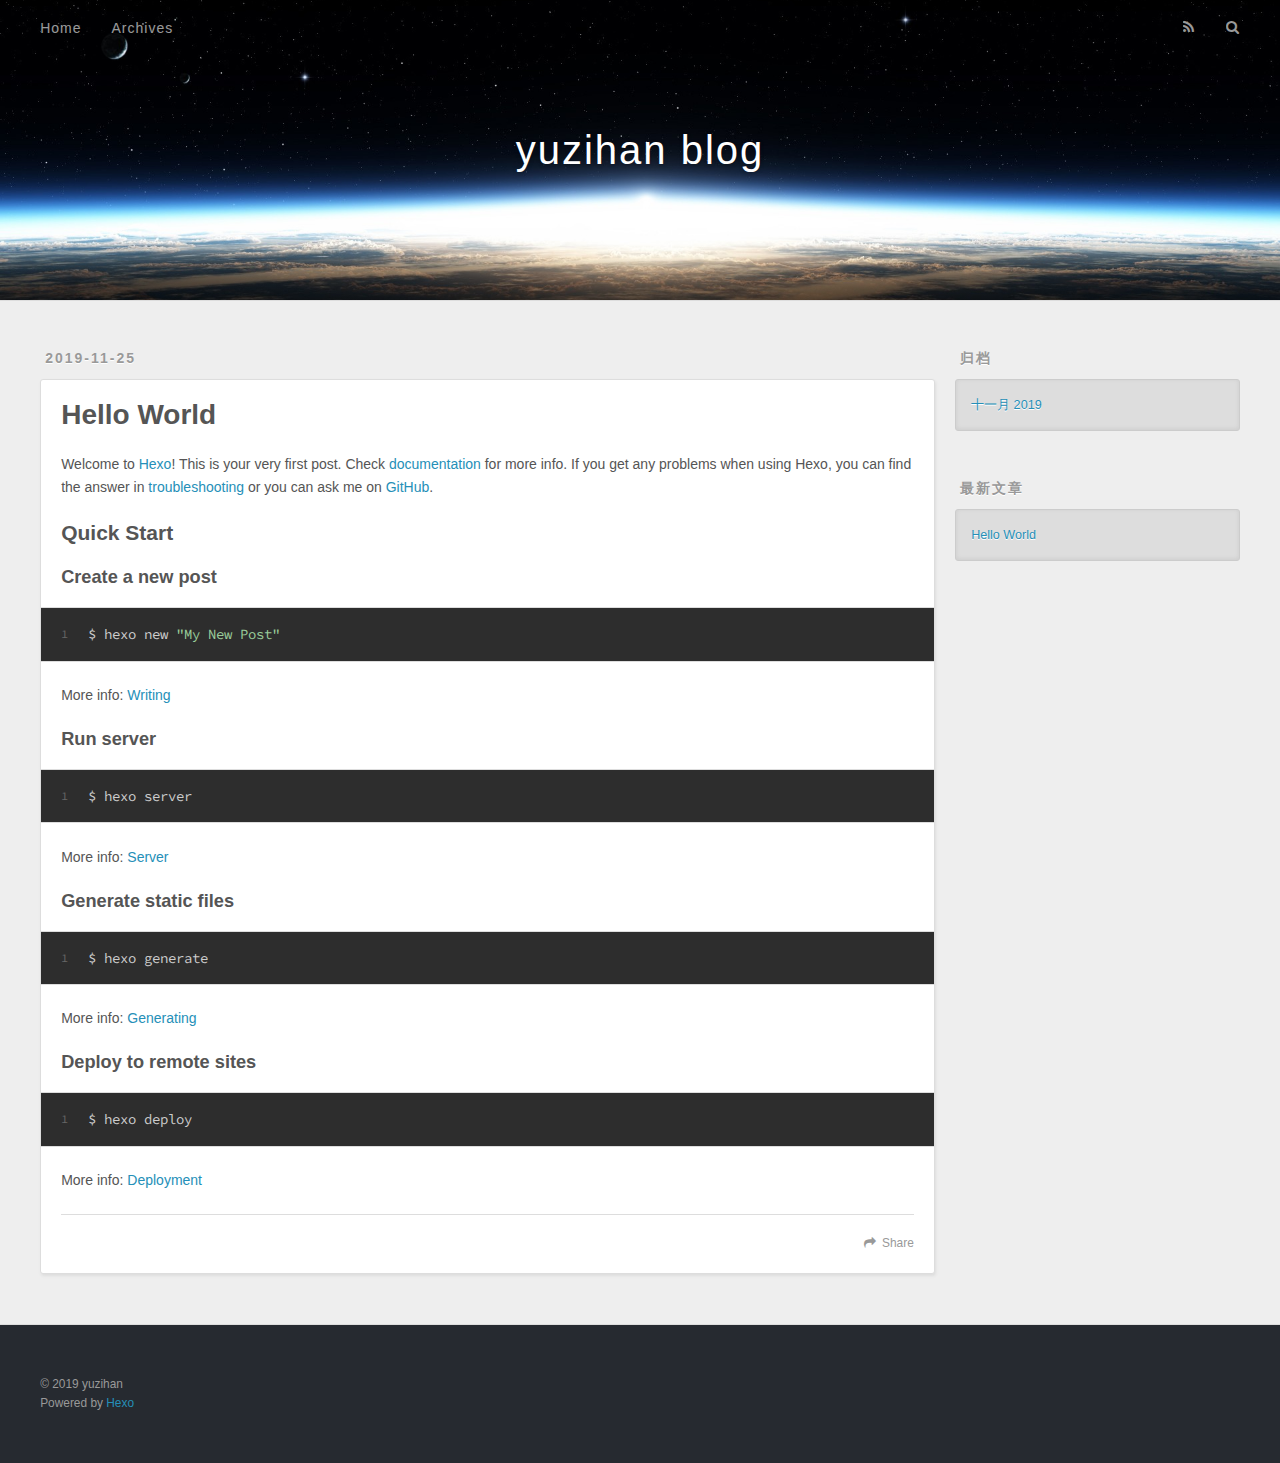
==== index.html @ 75a19552 "Site updated: 2019-11-25 08:47:24" ====
<!DOCTYPE html>
<html>
<head>
  <meta charset="utf-8">
  

  
  <title>yuzihan blog</title>
  <meta name="viewport" content="width=device-width, initial-scale=1, maximum-scale=1">
  <meta name="description" content="个人技术博客，以前端技术生态为核心，偶尔写写其它方向的热门前沿技术">
<meta name="keywords" content="html css js vue react webpack">
<meta property="og:type" content="website">
<meta property="og:title" content="yuzihan blog">
<meta property="og:url" content="http:&#x2F;&#x2F;yoursite.com&#x2F;index.html">
<meta property="og:site_name" content="yuzihan blog">
<meta property="og:description" content="个人技术博客，以前端技术生态为核心，偶尔写写其它方向的热门前沿技术">
<meta property="og:locale" content="zh-CN">
<meta name="twitter:card" content="summary">
  
    <link rel="alternate" href="/atom.xml" title="yuzihan blog" type="application/atom+xml">
  
  
    <link rel="icon" href="/favicon.png">
  
  
    <link href="//fonts.googleapis.com/css?family=Source+Code+Pro" rel="stylesheet" type="text/css">
  
  <link rel="stylesheet" href="/css/style.css">
</head>

<body>
  <div id="container">
    <div id="wrap">
      <header id="header">
  <div id="banner"></div>
  <div id="header-outer" class="outer">
    <div id="header-title" class="inner">
      <h1 id="logo-wrap">
        <a href="/" id="logo">yuzihan blog</a>
      </h1>
      
    </div>
    <div id="header-inner" class="inner">
      <nav id="main-nav">
        <a id="main-nav-toggle" class="nav-icon"></a>
        
          <a class="main-nav-link" href="/">Home</a>
        
          <a class="main-nav-link" href="/archives">Archives</a>
        
      </nav>
      <nav id="sub-nav">
        
          <a id="nav-rss-link" class="nav-icon" href="/atom.xml" title="RSS Feed"></a>
        
        <a id="nav-search-btn" class="nav-icon" title="搜索"></a>
      </nav>
      <div id="search-form-wrap">
        <form action="//google.com/search" method="get" accept-charset="UTF-8" class="search-form"><input type="search" name="q" class="search-form-input" placeholder="Search"><button type="submit" class="search-form-submit">&#xF002;</button><input type="hidden" name="sitesearch" value="http://yoursite.com"></form>
      </div>
    </div>
  </div>
</header>
      <div class="outer">
        <section id="main">
  
    <article id="post-hello-world" class="article article-type-post" itemscope itemprop="blogPost">
  <div class="article-meta">
    <a href="/2019/11/25/hello-world/" class="article-date">
  <time datetime="2019-11-25T00:35:42.345Z" itemprop="datePublished">2019-11-25</time>
</a>
    
  </div>
  <div class="article-inner">
    
    
      <header class="article-header">
        
  
    <h1 itemprop="name">
      <a class="article-title" href="/2019/11/25/hello-world/">Hello World</a>
    </h1>
  

      </header>
    
    <div class="article-entry" itemprop="articleBody">
      
        <p>Welcome to <a href="https://hexo.io/" target="_blank" rel="noopener">Hexo</a>! This is your very first post. Check <a href="https://hexo.io/docs/" target="_blank" rel="noopener">documentation</a> for more info. If you get any problems when using Hexo, you can find the answer in <a href="https://hexo.io/docs/troubleshooting.html" target="_blank" rel="noopener">troubleshooting</a> or you can ask me on <a href="https://github.com/hexojs/hexo/issues" target="_blank" rel="noopener">GitHub</a>.</p>
<h2 id="Quick-Start"><a href="#Quick-Start" class="headerlink" title="Quick Start"></a>Quick Start</h2><h3 id="Create-a-new-post"><a href="#Create-a-new-post" class="headerlink" title="Create a new post"></a>Create a new post</h3><figure class="highlight bash"><table><tr><td class="gutter"><pre><span class="line">1</span><br></pre></td><td class="code"><pre><span class="line">$ hexo new <span class="string">"My New Post"</span></span><br></pre></td></tr></table></figure>

<p>More info: <a href="https://hexo.io/docs/writing.html" target="_blank" rel="noopener">Writing</a></p>
<h3 id="Run-server"><a href="#Run-server" class="headerlink" title="Run server"></a>Run server</h3><figure class="highlight bash"><table><tr><td class="gutter"><pre><span class="line">1</span><br></pre></td><td class="code"><pre><span class="line">$ hexo server</span><br></pre></td></tr></table></figure>

<p>More info: <a href="https://hexo.io/docs/server.html" target="_blank" rel="noopener">Server</a></p>
<h3 id="Generate-static-files"><a href="#Generate-static-files" class="headerlink" title="Generate static files"></a>Generate static files</h3><figure class="highlight bash"><table><tr><td class="gutter"><pre><span class="line">1</span><br></pre></td><td class="code"><pre><span class="line">$ hexo generate</span><br></pre></td></tr></table></figure>

<p>More info: <a href="https://hexo.io/docs/generating.html" target="_blank" rel="noopener">Generating</a></p>
<h3 id="Deploy-to-remote-sites"><a href="#Deploy-to-remote-sites" class="headerlink" title="Deploy to remote sites"></a>Deploy to remote sites</h3><figure class="highlight bash"><table><tr><td class="gutter"><pre><span class="line">1</span><br></pre></td><td class="code"><pre><span class="line">$ hexo deploy</span><br></pre></td></tr></table></figure>

<p>More info: <a href="https://hexo.io/docs/one-command-deployment.html" target="_blank" rel="noopener">Deployment</a></p>

      
    </div>
    <footer class="article-footer">
      <a data-url="http://yoursite.com/2019/11/25/hello-world/" data-id="ck3dpork50000ho0yau1j19ej" class="article-share-link">Share</a>
      
      
    </footer>
  </div>
  
</article>


  


</section>
        
          <aside id="sidebar">
  
    

  
    

  
    
  
    
  <div class="widget-wrap">
    <h3 class="widget-title">归档</h3>
    <div class="widget">
      <ul class="archive-list"><li class="archive-list-item"><a class="archive-list-link" href="/archives/2019/11/">十一月 2019</a></li></ul>
    </div>
  </div>


  
    
  <div class="widget-wrap">
    <h3 class="widget-title">最新文章</h3>
    <div class="widget">
      <ul>
        
          <li>
            <a href="/2019/11/25/hello-world/">Hello World</a>
          </li>
        
      </ul>
    </div>
  </div>

  
</aside>
        
      </div>
      <footer id="footer">
  
  <div class="outer">
    <div id="footer-info" class="inner">
      &copy; 2019 yuzihan<br>
      Powered by <a href="http://hexo.io/" target="_blank">Hexo</a>
    </div>
  </div>
</footer>
    </div>
    <nav id="mobile-nav">
  
    <a href="/" class="mobile-nav-link">Home</a>
  
    <a href="/archives" class="mobile-nav-link">Archives</a>
  
</nav>
    

<script src="//ajax.googleapis.com/ajax/libs/jquery/2.0.3/jquery.min.js"></script>


  <link rel="stylesheet" href="/fancybox/jquery.fancybox.css">
  <script src="/fancybox/jquery.fancybox.pack.js"></script>


<script src="/js/script.js"></script>



  </div>
</body>
</html>
---- css/style.css ----
body {
  width: 100%;
}
body:before,
body:after {
  content: "";
  display: table;
}
body:after {
  clear: both;
}
html,
body,
div,
span,
applet,
object,
iframe,
h1,
h2,
h3,
h4,
h5,
h6,
p,
blockquote,
pre,
a,
abbr,
acronym,
address,
big,
cite,
code,
del,
dfn,
em,
img,
ins,
kbd,
q,
s,
samp,
small,
strike,
strong,
sub,
sup,
tt,
var,
dl,
dt,
dd,
ol,
ul,
li,
fieldset,
form,
label,
legend,
table,
caption,
tbody,
tfoot,
thead,
tr,
th,
td {
  margin: 0;
  padding: 0;
  border: 0;
  outline: 0;
  font-weight: inherit;
  font-style: inherit;
  font-family: inherit;
  font-size: 100%;
  vertical-align: baseline;
}
body {
  line-height: 1;
  color: #000;
  background: #fff;
}
ol,
ul {
  list-style: none;
}
table {
  border-collapse: separate;
  border-spacing: 0;
  vertical-align: middle;
}
caption,
th,
td {
  text-align: left;
  font-weight: normal;
  vertical-align: middle;
}
a img {
  border: none;
}
input,
button {
  margin: 0;
  padding: 0;
}
input::-moz-focus-inner,
button::-moz-focus-inner {
  border: 0;
  padding: 0;
}
@font-face {
  font-family: FontAwesome;
  font-style: normal;
  font-weight: normal;
  src: url("fonts/fontawesome-webfont.eot?v=#4.0.3");
  src: url("fonts/fontawesome-webfont.eot?#iefix&v=#4.0.3") format("embedded-opentype"), url("fonts/fontawesome-webfont.woff?v=#4.0.3") format("woff"), url("fonts/fontawesome-webfont.ttf?v=#4.0.3") format("truetype"), url("fonts/fontawesome-webfont.svg#fontawesomeregular?v=#4.0.3") format("svg");
}
html,
body,
#container {
  height: 100%;
}
body {
  background: #eee;
  font: 14px -apple-system, BlinkMacSystemFont, "Segoe UI", "Roboto", "Oxygen", "Ubuntu", "Cantarell", "Fira Sans", "Droid Sans", "Helvetica Neue", sans-serif;
  -webkit-text-size-adjust: 100%;
}
.outer {
  max-width: 1220px;
  margin: 0 auto;
  padding: 0 20px;
}
.outer:before,
.outer:after {
  content: "";
  display: table;
}
.outer:after {
  clear: both;
}
.inner {
  display: inline;
  float: left;
  width: 98.33333333333333%;
  margin: 0 0.833333333333333%;
}
.left,
.alignleft {
  float: left;
}
.right,
.alignright {
  float: right;
}
.clear {
  clear: both;
}
#container {
  position: relative;
}
.mobile-nav-on {
  overflow: hidden;
}
#wrap {
  height: 100%;
  width: 100%;
  position: absolute;
  top: 0;
  left: 0;
  -webkit-transition: 0.2s ease-out;
  -moz-transition: 0.2s ease-out;
  -ms-transition: 0.2s ease-out;
  transition: 0.2s ease-out;
  z-index: 1;
  background: #eee;
}
.mobile-nav-on #wrap {
  left: 280px;
}
@media screen and (min-width: 768px) {
  #main {
    display: inline;
    float: left;
    width: 73.33333333333333%;
    margin: 0 0.833333333333333%;
  }
}
.article-date,
.article-category-link,
.archive-year,
.widget-title {
  text-decoration: none;
  text-transform: uppercase;
  letter-spacing: 2px;
  color: #999;
  margin-bottom: 1em;
  margin-left: 5px;
  line-height: 1em;
  text-shadow: 0 1px #fff;
  font-weight: bold;
}
.article-inner,
.archive-article-inner {
  background: #fff;
  -webkit-box-shadow: 1px 2px 3px #ddd;
  box-shadow: 1px 2px 3px #ddd;
  border: 1px solid #ddd;
  border-radius: 3px;
}
.article-entry h1,
.widget h1 {
  font-size: 2em;
}
.article-entry h2,
.widget h2 {
  font-size: 1.5em;
}
.article-entry h3,
.widget h3 {
  font-size: 1.3em;
}
.article-entry h4,
.widget h4 {
  font-size: 1.2em;
}
.article-entry h5,
.widget h5 {
  font-size: 1em;
}
.article-entry h6,
.widget h6 {
  font-size: 1em;
  color: #999;
}
.article-entry hr,
.widget hr {
  border: 1px dashed #ddd;
}
.article-entry strong,
.widget strong {
  font-weight: bold;
}
.article-entry em,
.widget em,
.article-entry cite,
.widget cite {
  font-style: italic;
}
.article-entry sup,
.widget sup,
.article-entry sub,
.widget sub {
  font-size: 0.75em;
  line-height: 0;
  position: relative;
  vertical-align: baseline;
}
.article-entry sup,
.widget sup {
  top: -0.5em;
}
.article-entry sub,
.widget sub {
  bottom: -0.2em;
}
.article-entry small,
.widget small {
  font-size: 0.85em;
}
.article-entry acronym,
.widget acronym,
.article-entry abbr,
.widget abbr {
  border-bottom: 1px dotted;
}
.article-entry ul,
.widget ul,
.article-entry ol,
.widget ol,
.article-entry dl,
.widget dl {
  margin: 0 20px;
  line-height: 1.6em;
}
.article-entry ul ul,
.widget ul ul,
.article-entry ol ul,
.widget ol ul,
.article-entry ul ol,
.widget ul ol,
.article-entry ol ol,
.widget ol ol {
  margin-top: 0;
  margin-bottom: 0;
}
.article-entry ul,
.widget ul {
  list-style: disc;
}
.article-entry ol,
.widget ol {
  list-style: decimal;
}
.article-entry dt,
.widget dt {
  font-weight: bold;
}
#header {
  height: 300px;
  position: relative;
  border-bottom: 1px solid #ddd;
}
#header:before,
#header:after {
  content: "";
  position: absolute;
  left: 0;
  right: 0;
  height: 40px;
}
#header:before {
  top: 0;
  background: -webkit-linear-gradient(rgba(0,0,0,0.2), transparent);
  background: -moz-linear-gradient(rgba(0,0,0,0.2), transparent);
  background: -ms-linear-gradient(rgba(0,0,0,0.2), transparent);
  background: linear-gradient(rgba(0,0,0,0.2), transparent);
}
#header:after {
  bottom: 0;
  background: -webkit-linear-gradient(transparent, rgba(0,0,0,0.2));
  background: -moz-linear-gradient(transparent, rgba(0,0,0,0.2));
  background: -ms-linear-gradient(transparent, rgba(0,0,0,0.2));
  background: linear-gradient(transparent, rgba(0,0,0,0.2));
}
#header-outer {
  height: 100%;
  position: relative;
}
#header-inner {
  position: relative;
  overflow: hidden;
}
#banner {
  position: absolute;
  top: 0;
  left: 0;
  width: 100%;
  height: 100%;
  background: url("images/banner.jpg") center #000;
  -webkit-background-size: cover;
  -moz-background-size: cover;
  background-size: cover;
  z-index: -1;
}
#header-title {
  text-align: center;
  height: 40px;
  position: absolute;
  top: 50%;
  left: 0;
  margin-top: -20px;
}
#logo,
#subtitle {
  text-decoration: none;
  color: #fff;
  font-weight: 300;
  text-shadow: 0 1px 4px rgba(0,0,0,0.3);
}
#logo {
  font-size: 40px;
  line-height: 40px;
  letter-spacing: 2px;
}
#subtitle {
  font-size: 16px;
  line-height: 16px;
  letter-spacing: 1px;
}
#subtitle-wrap {
  margin-top: 16px;
}
#main-nav {
  float: left;
  margin-left: -15px;
}
.nav-icon,
.main-nav-link {
  float: left;
  color: #fff;
  opacity: 0.6;
  text-decoration: none;
  text-shadow: 0 1px rgba(0,0,0,0.2);
  -webkit-transition: opacity 0.2s;
  -moz-transition: opacity 0.2s;
  -ms-transition: opacity 0.2s;
  transition: opacity 0.2s;
  display: block;
  padding: 20px 15px;
}
.nav-icon:hover,
.main-nav-link:hover {
  opacity: 1;
}
.nav-icon {
  font-family: FontAwesome;
  text-align: center;
  font-size: 14px;
  width: 14px;
  height: 14px;
  padding: 20px 15px;
  position: relative;
  cursor: pointer;
}
.main-nav-link {
  font-weight: 300;
  letter-spacing: 1px;
}
@media screen and (max-width: 479px) {
  .main-nav-link {
    display: none;
  }
}
#main-nav-toggle {
  display: none;
}
#main-nav-toggle:before {
  content: "\f0c9";
}
@media screen and (max-width: 479px) {
  #main-nav-toggle {
    display: block;
  }
}
#sub-nav {
  float: right;
  margin-right: -15px;
}
#nav-rss-link:before {
  content: "\f09e";
}
#nav-search-btn:before {
  content: "\f002";
}
#search-form-wrap {
  position: absolute;
  top: 15px;
  width: 150px;
  height: 30px;
  right: -150px;
  opacity: 0;
  -webkit-transition: 0.2s ease-out;
  -moz-transition: 0.2s ease-out;
  -ms-transition: 0.2s ease-out;
  transition: 0.2s ease-out;
}
#search-form-wrap.on {
  opacity: 1;
  right: 0;
}
@media screen and (max-width: 479px) {
  #search-form-wrap {
    width: 100%;
    right: -100%;
  }
}
.search-form {
  position: absolute;
  top: 0;
  left: 0;
  right: 0;
  background: #fff;
  padding: 5px 15px;
  border-radius: 15px;
  -webkit-box-shadow: 0 0 10px rgba(0,0,0,0.3);
  box-shadow: 0 0 10px rgba(0,0,0,0.3);
}
.search-form-input {
  border: none;
  background: none;
  color: #555;
  width: 100%;
  font: 13px -apple-system, BlinkMacSystemFont, "Segoe UI", "Roboto", "Oxygen", "Ubuntu", "Cantarell", "Fira Sans", "Droid Sans", "Helvetica Neue", sans-serif;
  outline: none;
}
.search-form-input::-webkit-search-results-decoration,
.search-form-input::-webkit-search-cancel-button {
  -webkit-appearance: none;
}
.search-form-submit {
  position: absolute;
  top: 50%;
  right: 10px;
  margin-top: -7px;
  font: 13px FontAwesome;
  border: none;
  background: none;
  color: #bbb;
  cursor: pointer;
}
.search-form-submit:hover,
.search-form-submit:focus {
  color: #777;
}
.article {
  margin: 50px 0;
}
.article-inner {
  overflow: hidden;
}
.article-meta:before,
.article-meta:after {
  content: "";
  display: table;
}
.article-meta:after {
  clear: both;
}
.article-date {
  float: left;
}
.article-category {
  float: left;
  line-height: 1em;
  color: #ccc;
  text-shadow: 0 1px #fff;
  margin-left: 8px;
}
.article-category:before {
  content: "\2022";
}
.article-category-link {
  margin: 0 12px 1em;
}
.article-header {
  padding: 20px 20px 0;
}
.article-title {
  text-decoration: none;
  font-size: 2em;
  font-weight: bold;
  color: #555;
  line-height: 1.1em;
  -webkit-transition: color 0.2s;
  -moz-transition: color 0.2s;
  -ms-transition: color 0.2s;
  transition: color 0.2s;
}
a.article-title:hover {
  color: #258fb8;
}
.article-entry {
  color: #555;
  padding: 0 20px;
}
.article-entry:before,
.article-entry:after {
  content: "";
  display: table;
}
.article-entry:after {
  clear: both;
}
.article-entry p,
.article-entry table {
  line-height: 1.6em;
  margin: 1.6em 0;
}
.article-entry h1,
.article-entry h2,
.article-entry h3,
.article-entry h4,
.article-entry h5,
.article-entry h6 {
  font-weight: bold;
}
.article-entry h1,
.article-entry h2,
.article-entry h3,
.article-entry h4,
.article-entry h5,
.article-entry h6 {
  line-height: 1.1em;
  margin: 1.1em 0;
}
.article-entry a {
  color: #258fb8;
  text-decoration: none;
}
.article-entry a:hover {
  text-decoration: underline;
}
.article-entry ul,
.article-entry ol,
.article-entry dl {
  margin-top: 1.6em;
  margin-bottom: 1.6em;
}
.article-entry img,
.article-entry video {
  max-width: 100%;
  height: auto;
  display: block;
  margin: auto;
}
.article-entry iframe {
  border: none;
}
.article-entry table {
  width: 100%;
  border-collapse: collapse;
  border-spacing: 0;
}
.article-entry th {
  font-weight: bold;
  border-bottom: 3px solid #ddd;
  padding-bottom: 0.5em;
}
.article-entry td {
  border-bottom: 1px solid #ddd;
  padding: 10px 0;
}
.article-entry blockquote {
  font-family: Georgia, "Times New Roman", serif;
  font-size: 1.4em;
  margin: 1.6em 20px;
  text-align: center;
}
.article-entry blockquote footer {
  font-size: 14px;
  margin: 1.6em 0;
  font-family: -apple-system, BlinkMacSystemFont, "Segoe UI", "Roboto", "Oxygen", "Ubuntu", "Cantarell", "Fira Sans", "Droid Sans", "Helvetica Neue", sans-serif;
}
.article-entry blockquote footer cite:before {
  content: "—";
  padding: 0 0.5em;
}
.article-entry .pullquote {
  text-align: left;
  width: 45%;
  margin: 0;
}
.article-entry .pullquote.left {
  margin-left: 0.5em;
  margin-right: 1em;
}
.article-entry .pullquote.right {
  margin-right: 0.5em;
  margin-left: 1em;
}
.article-entry .caption {
  color: #999;
  display: block;
  font-size: 0.9em;
  margin-top: 0.5em;
  position: relative;
  text-align: center;
}
.article-entry .video-container {
  position: relative;
  padding-top: 56.25%;
  height: 0;
  overflow: hidden;
}
.article-entry .video-container iframe,
.article-entry .video-container object,
.article-entry .video-container embed {
  position: absolute;
  top: 0;
  left: 0;
  width: 100%;
  height: 100%;
  margin-top: 0;
}
.article-more-link a {
  display: inline-block;
  line-height: 1em;
  padding: 6px 15px;
  border-radius: 15px;
  background: #eee;
  color: #999;
  text-shadow: 0 1px #fff;
  text-decoration: none;
}
.article-more-link a:hover {
  background: #258fb8;
  color: #fff;
  text-decoration: none;
  text-shadow: 0 1px #1e7293;
}
.article-footer {
  font-size: 0.85em;
  line-height: 1.6em;
  border-top: 1px solid #ddd;
  padding-top: 1.6em;
  margin: 0 20px 20px;
}
.article-footer:before,
.article-footer:after {
  content: "";
  display: table;
}
.article-footer:after {
  clear: both;
}
.article-footer a {
  color: #999;
  text-decoration: none;
}
.article-footer a:hover {
  color: #555;
}
.article-tag-list-item {
  float: left;
  margin-right: 10px;
}
.article-tag-list-link:before {
  content: "#";
}
.article-comment-link {
  float: right;
}
.article-comment-link:before {
  content: "\f075";
  font-family: FontAwesome;
  padding-right: 8px;
}
.article-share-link {
  cursor: pointer;
  float: right;
  margin-left: 20px;
}
.article-share-link:before {
  content: "\f064";
  font-family: FontAwesome;
  padding-right: 6px;
}
#article-nav {
  position: relative;
}
#article-nav:before,
#article-nav:after {
  content: "";
  display: table;
}
#article-nav:after {
  clear: both;
}
@media screen and (min-width: 768px) {
  #article-nav {
    margin: 50px 0;
  }
  #article-nav:before {
    width: 8px;
    height: 8px;
    position: absolute;
    top: 50%;
    left: 50%;
    margin-top: -4px;
    margin-left: -4px;
    content: "";
    border-radius: 50%;
    background: #ddd;
    -webkit-box-shadow: 0 1px 2px #fff;
    box-shadow: 0 1px 2px #fff;
  }
}
.article-nav-link-wrap {
  text-decoration: none;
  text-shadow: 0 1px #fff;
  color: #999;
  -webkit-box-sizing: border-box;
  -moz-box-sizing: border-box;
  box-sizing: border-box;
  margin-top: 50px;
  text-align: center;
  display: block;
}
.article-nav-link-wrap:hover {
  color: #555;
}
@media screen and (min-width: 768px) {
  .article-nav-link-wrap {
    width: 50%;
    margin-top: 0;
  }
}
@media screen and (min-width: 768px) {
  #article-nav-newer {
    float: left;
    text-align: right;
    padding-right: 20px;
  }
}
@media screen and (min-width: 768px) {
  #article-nav-older {
    float: right;
    text-align: left;
    padding-left: 20px;
  }
}
.article-nav-caption {
  text-transform: uppercase;
  letter-spacing: 2px;
  color: #ddd;
  line-height: 1em;
  font-weight: bold;
}
#article-nav-newer .article-nav-caption {
  margin-right: -2px;
}
.article-nav-title {
  font-size: 0.85em;
  line-height: 1.6em;
  margin-top: 0.5em;
}
.article-share-box {
  position: absolute;
  display: none;
  background: #fff;
  -webkit-box-shadow: 1px 2px 10px rgba(0,0,0,0.2);
  box-shadow: 1px 2px 10px rgba(0,0,0,0.2);
  border-radius: 3px;
  margin-left: -145px;
  overflow: hidden;
  z-index: 1;
}
.article-share-box.on {
  display: block;
}
.article-share-input {
  width: 100%;
  background: none;
  -webkit-box-sizing: border-box;
  -moz-box-sizing: border-box;
  box-sizing: border-box;
  font: 14px -apple-system, BlinkMacSystemFont, "Segoe UI", "Roboto", "Oxygen", "Ubuntu", "Cantarell", "Fira Sans", "Droid Sans", "Helvetica Neue", sans-serif;
  padding: 0 15px;
  color: #555;
  outline: none;
  border: 1px solid #ddd;
  border-radius: 3px 3px 0 0;
  height: 36px;
  line-height: 36px;
}
.article-share-links {
  background: #eee;
}
.article-share-links:before,
.article-share-links:after {
  content: "";
  display: table;
}
.article-share-links:after {
  clear: both;
}
.article-share-twitter,
.article-share-facebook,
.article-share-pinterest,
.article-share-google {
  width: 50px;
  height: 36px;
  display: block;
  float: left;
  position: relative;
  color: #999;
  text-shadow: 0 1px #fff;
}
.article-share-twitter:before,
.article-share-facebook:before,
.article-share-pinterest:before,
.article-share-google:before {
  font-size: 20px;
  font-family: FontAwesome;
  width: 20px;
  height: 20px;
  position: absolute;
  top: 50%;
  left: 50%;
  margin-top: -10px;
  margin-left: -10px;
  text-align: center;
}
.article-share-twitter:hover,
.article-share-facebook:hover,
.article-share-pinterest:hover,
.article-share-google:hover {
  color: #fff;
}
.article-share-twitter:before {
  content: "\f099";
}
.article-share-twitter:hover {
  background: #00aced;
  text-shadow: 0 1px #008abe;
}
.article-share-facebook:before {
  content: "\f09a";
}
.article-share-facebook:hover {
  background: #3b5998;
  text-shadow: 0 1px #2f477a;
}
.article-share-pinterest:before {
  content: "\f0d2";
}
.article-share-pinterest:hover {
  background: #cb2027;
  text-shadow: 0 1px #a21a1f;
}
.article-share-google:before {
  content: "\f0d5";
}
.article-share-google:hover {
  background: #dd4b39;
  text-shadow: 0 1px #be3221;
}
.article-gallery {
  background: #000;
  position: relative;
}
.article-gallery-photos {
  position: relative;
  overflow: hidden;
}
.article-gallery-img {
  display: none;
  max-width: 100%;
}
.article-gallery-img:first-child {
  display: block;
}
.article-gallery-img.loaded {
  position: absolute;
  display: block;
}
.article-gallery-img img {
  display: block;
  max-width: 100%;
  margin: 0 auto;
}
#comments {
  background: #fff;
  -webkit-box-shadow: 1px 2px 3px #ddd;
  box-shadow: 1px 2px 3px #ddd;
  padding: 20px;
  border: 1px solid #ddd;
  border-radius: 3px;
  margin: 50px 0;
}
#comments a {
  color: #258fb8;
}
.archives-wrap {
  margin: 50px 0;
}
.archives:before,
.archives:after {
  content: "";
  display: table;
}
.archives:after {
  clear: both;
}
.archive-year-wrap {
  margin-bottom: 1em;
}
.archives {
  -webkit-column-gap: 10px;
  -moz-column-gap: 10px;
  column-gap: 10px;
}
@media screen and (min-width: 480px) and (max-width: 767px) {
  .archives {
    -webkit-column-count: 2;
    -moz-column-count: 2;
    column-count: 2;
  }
}
@media screen and (min-width: 768px) {
  .archives {
    -webkit-column-count: 3;
    -moz-column-count: 3;
    column-count: 3;
  }
}
.archive-article {
  -webkit-column-break-inside: avoid;
  page-break-inside: avoid;
  overflow: hidden;
  break-inside: avoid-column;
}
.archive-article-inner {
  padding: 10px;
  margin-bottom: 15px;
}
.archive-article-title {
  text-decoration: none;
  font-weight: bold;
  color: #555;
  -webkit-transition: color 0.2s;
  -moz-transition: color 0.2s;
  -ms-transition: color 0.2s;
  transition: color 0.2s;
  line-height: 1.6em;
}
.archive-article-title:hover {
  color: #258fb8;
}
.archive-article-footer {
  margin-top: 1em;
}
.archive-article-date {
  color: #999;
  text-decoration: none;
  font-size: 0.85em;
  line-height: 1em;
  margin-bottom: 0.5em;
  display: block;
}
#page-nav {
  margin: 50px auto;
  background: #fff;
  -webkit-box-shadow: 1px 2px 3px #ddd;
  box-shadow: 1px 2px 3px #ddd;
  border: 1px solid #ddd;
  border-radius: 3px;
  text-align: center;
  color: #999;
  overflow: hidden;
}
#page-nav:before,
#page-nav:after {
  content: "";
  display: table;
}
#page-nav:after {
  clear: both;
}
#page-nav a,
#page-nav span {
  padding: 10px 20px;
  line-height: 1;
  height: 2ex;
}
#page-nav a {
  color: #999;
  text-decoration: none;
}
#page-nav a:hover {
  background: #999;
  color: #fff;
}
#page-nav .prev {
  float: left;
}
#page-nav .next {
  float: right;
}
#page-nav .page-number {
  display: inline-block;
}
@media screen and (max-width: 479px) {
  #page-nav .page-number {
    display: none;
  }
}
#page-nav .current {
  color: #555;
  font-weight: bold;
}
#page-nav .space {
  color: #ddd;
}
#footer {
  background: #262a30;
  padding: 50px 0;
  border-top: 1px solid #ddd;
  color: #999;
}
#footer a {
  color: #258fb8;
  text-decoration: none;
}
#footer a:hover {
  text-decoration: underline;
}
#footer-info {
  line-height: 1.6em;
  font-size: 0.85em;
}
.article-entry pre,
.article-entry .highlight {
  background: #2d2d2d;
  margin: 0 -20px;
  padding: 15px 20px;
  border-style: solid;
  border-color: #ddd;
  border-width: 1px 0;
  overflow: auto;
  color: #ccc;
  line-height: 22.400000000000002px;
}
.article-entry .highlight .gutter pre,
.article-entry .gist .gist-file .gist-data .line-numbers {
  color: #666;
  font-size: 0.85em;
}
.article-entry pre,
.article-entry code {
  font-family: "Source Code Pro", Consolas, Monaco, Menlo, Consolas, monospace;
}
.article-entry code {
  background: #eee;
  text-shadow: 0 1px #fff;
  padding: 0 0.3em;
}
.article-entry pre code {
  background: none;
  text-shadow: none;
  padding: 0;
}
.article-entry .highlight pre {
  border: none;
  margin: 0;
  padding: 0;
}
.article-entry .highlight table {
  margin: 0;
  width: auto;
}
.article-entry .highlight td {
  border: none;
  padding: 0;
}
.article-entry .highlight figcaption {
  font-size: 0.85em;
  color: #999;
  line-height: 1em;
  margin-bottom: 1em;
}
.article-entry .highlight figcaption:before,
.article-entry .highlight figcaption:after {
  content: "";
  display: table;
}
.article-entry .highlight figcaption:after {
  clear: both;
}
.article-entry .highlight figcaption a {
  float: right;
}
.article-entry .highlight .gutter pre {
  text-align: right;
  padding-right: 20px;
}
.article-entry .highlight .line {
  height: 22.400000000000002px;
}
.article-entry .highlight .line.marked {
  background: #515151;
}
.article-entry .gist {
  margin: 0 -20px;
  border-style: solid;
  border-color: #ddd;
  border-width: 1px 0;
  background: #2d2d2d;
  padding: 15px 20px 15px 0;
}
.article-entry .gist .gist-file {
  border: none;
  font-family: "Source Code Pro", Consolas, Monaco, Menlo, Consolas, monospace;
  margin: 0;
}
.article-entry .gist .gist-file .gist-data {
  background: none;
  border: none;
}
.article-entry .gist .gist-file .gist-data .line-numbers {
  background: none;
  border: none;
  padding: 0 20px 0 0;
}
.article-entry .gist .gist-file .gist-data .line-data {
  padding: 0 !important;
}
.article-entry .gist .gist-file .highlight {
  margin: 0;
  padding: 0;
  border: none;
}
.article-entry .gist .gist-file .gist-meta {
  background: #2d2d2d;
  color: #999;
  font: 0.85em -apple-system, BlinkMacSystemFont, "Segoe UI", "Roboto", "Oxygen", "Ubuntu", "Cantarell", "Fira Sans", "Droid Sans", "Helvetica Neue", sans-serif;
  text-shadow: 0 0;
  padding: 0;
  margin-top: 1em;
  margin-left: 20px;
}
.article-entry .gist .gist-file .gist-meta a {
  color: #258fb8;
  font-weight: normal;
}
.article-entry .gist .gist-file .gist-meta a:hover {
  text-decoration: underline;
}
pre .comment,
pre .title {
  color: #999;
}
pre .variable,
pre .attribute,
pre .tag,
pre .regexp,
pre .ruby .constant,
pre .xml .tag .title,
pre .xml .pi,
pre .xml .doctype,
pre .html .doctype,
pre .css .id,
pre .css .class,
pre .css .pseudo {
  color: #f2777a;
}
pre .number,
pre .preprocessor,
pre .built_in,
pre .literal,
pre .params,
pre .constant {
  color: #f99157;
}
pre .class,
pre .ruby .class .title,
pre .css .rules .attribute {
  color: #9c9;
}
pre .string,
pre .value,
pre .inheritance,
pre .header,
pre .ruby .symbol,
pre .xml .cdata {
  color: #9c9;
}
pre .css .hexcolor {
  color: #6cc;
}
pre .function,
pre .python .decorator,
pre .python .title,
pre .ruby .function .title,
pre .ruby .title .keyword,
pre .perl .sub,
pre .javascript .title,
pre .coffeescript .title {
  color: #69c;
}
pre .keyword,
pre .javascript .function {
  color: #c9c;
}
@media screen and (max-width: 479px) {
  #mobile-nav {
    position: absolute;
    top: 0;
    left: 0;
    width: 280px;
    height: 100%;
    background: #191919;
    border-right: 1px solid #fff;
  }
}
@media screen and (max-width: 479px) {
  .mobile-nav-link {
    display: block;
    color: #999;
    text-decoration: none;
    padding: 15px 20px;
    font-weight: bold;
  }
  .mobile-nav-link:hover {
    color: #fff;
  }
}
@media screen and (min-width: 768px) {
  #sidebar {
    display: inline;
    float: left;
    width: 23.333333333333332%;
    margin: 0 0.833333333333333%;
  }
}
.widget-wrap {
  margin: 50px 0;
}
.widget {
  color: #777;
  text-shadow: 0 1px #fff;
  background: #ddd;
  -webkit-box-shadow: 0 -1px 4px #ccc inset;
  box-shadow: 0 -1px 4px #ccc inset;
  border: 1px solid #ccc;
  padding: 15px;
  border-radius: 3px;
}
.widget a {
  color: #258fb8;
  text-decoration: none;
}
.widget a:hover {
  text-decoration: underline;
}
.widget ul ul,
.widget ol ul,
.widget dl ul,
.widget ul ol,
.widget ol ol,
.widget dl ol,
.widget ul dl,
.widget ol dl,
.widget dl dl {
  margin-left: 15px;
  list-style: disc;
}
.widget {
  line-height: 1.6em;
  word-wrap: break-word;
  font-size: 0.9em;
}
.widget ul,
.widget ol {
  list-style: none;
  margin: 0;
}
.widget ul ul,
.widget ol ul,
.widget ul ol,
.widget ol ol {
  margin: 0 20px;
}
.widget ul ul,
.widget ol ul {
  list-style: disc;
}
.widget ul ol,
.widget ol ol {
  list-style: decimal;
}
.category-list-count,
.tag-list-count,
.archive-list-count {
  padding-left: 5px;
  color: #999;
  font-size: 0.85em;
}
.category-list-count:before,
.tag-list-count:before,
.archive-list-count:before {
  content: "(";
}
.category-list-count:after,
.tag-list-count:after,
.archive-list-count:after {
  content: ")";
}
.tagcloud a {
  margin-right: 5px;
  display: inline-block;
}
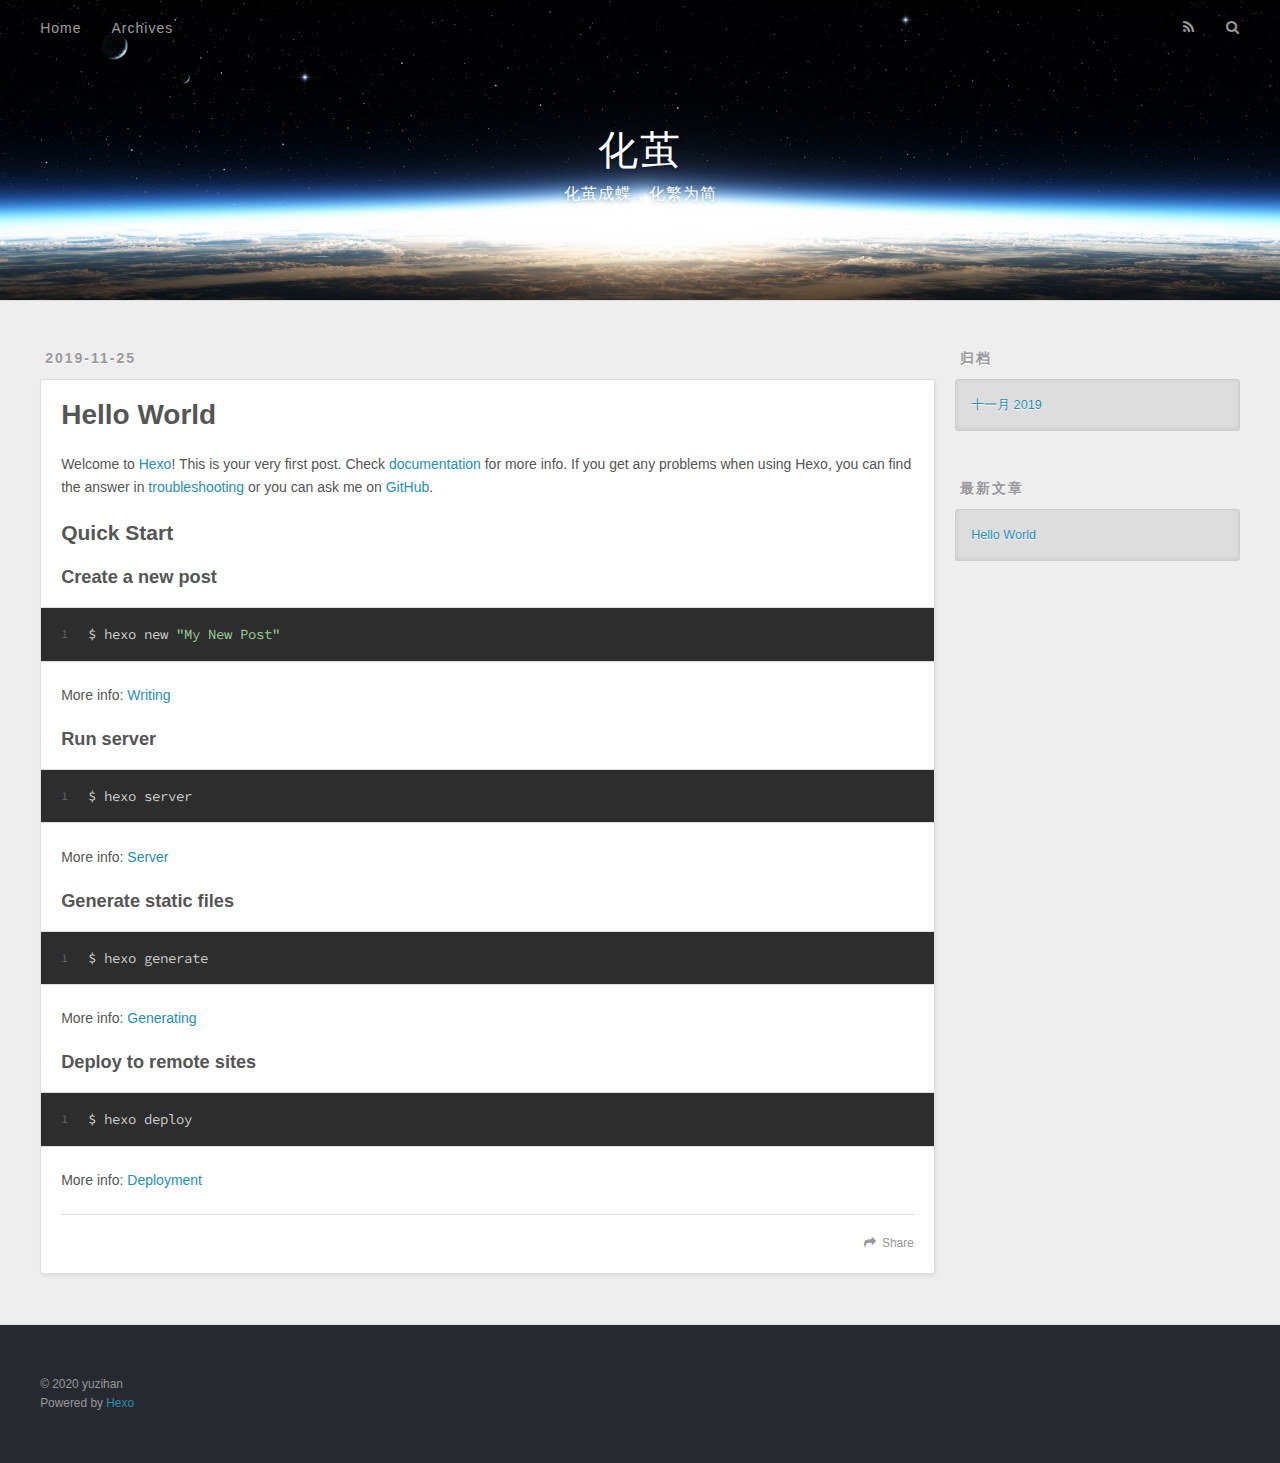
==== commit f657d965: "Site updated: 2020-11-20 22:49:04" ====
--- a/index.html
+++ b/index.html
@@ -5,19 +5,19 @@
   
 
   
-  <title>yuzihan blog</title>
+  <title>化茧</title>
   <meta name="viewport" content="width=device-width, initial-scale=1, maximum-scale=1">
-  <meta name="description" content="个人技术博客，以前端技术生态为核心，偶尔写写其它方向的热门前沿技术">
-<meta name="keywords" content="html css js vue react webpack">
+  <meta name="description" content="个人技术博客，以算法方向为核心，偶尔写写其它方向的热门前沿技术">
+<meta name="keywords" content="ML DL NLP CV REC">
 <meta property="og:type" content="website">
-<meta property="og:title" content="yuzihan blog">
-<meta property="og:url" content="http:&#x2F;&#x2F;yoursite.com&#x2F;index.html">
-<meta property="og:site_name" content="yuzihan blog">
-<meta property="og:description" content="个人技术博客，以前端技术生态为核心，偶尔写写其它方向的热门前沿技术">
+<meta property="og:title" content="化茧">
+<meta property="og:url" content="https:&#x2F;&#x2F;yuzihan.tech&#x2F;index.html">
+<meta property="og:site_name" content="化茧">
+<meta property="og:description" content="个人技术博客，以算法方向为核心，偶尔写写其它方向的热门前沿技术">
 <meta property="og:locale" content="zh-CN">
 <meta name="twitter:card" content="summary">
   
-    <link rel="alternate" href="/atom.xml" title="yuzihan blog" type="application/atom+xml">
+    <link rel="alternate" href="/atom.xml" title="化茧" type="application/atom+xml">
   
   
     <link rel="icon" href="/favicon.png">
@@ -36,8 +36,12 @@
   <div id="header-outer" class="outer">
     <div id="header-title" class="inner">
       <h1 id="logo-wrap">
-        <a href="/" id="logo">yuzihan blog</a>
+        <a href="/" id="logo">化茧</a>
       </h1>
+      
+        <h2 id="subtitle-wrap">
+          <a href="/" id="subtitle">化茧成蝶，化繁为简</a>
+        </h2>
       
     </div>
     <div id="header-inner" class="inner">
@@ -56,7 +60,7 @@
         <a id="nav-search-btn" class="nav-icon" title="搜索"></a>
       </nav>
       <div id="search-form-wrap">
-        <form action="//google.com/search" method="get" accept-charset="UTF-8" class="search-form"><input type="search" name="q" class="search-form-input" placeholder="Search"><button type="submit" class="search-form-submit">&#xF002;</button><input type="hidden" name="sitesearch" value="http://yoursite.com"></form>
+        <form action="//google.com/search" method="get" accept-charset="UTF-8" class="search-form"><input type="search" name="q" class="search-form-input" placeholder="Search"><button type="submit" class="search-form-submit">&#xF002;</button><input type="hidden" name="sitesearch" value="https://yuzihan.tech"></form>
       </div>
     </div>
   </div>
@@ -103,7 +107,7 @@
       
     </div>
     <footer class="article-footer">
-      <a data-url="http://yoursite.com/2019/11/25/hello-world/" data-id="ck3dpork50000ho0yau1j19ej" class="article-share-link">Share</a>
+      <a data-url="https://yuzihan.tech/2019/11/25/hello-world/" data-id="ckhqdhlw20000c1yofdrt9l5t" class="article-share-link">Share</a>
       
       
     </footer>
@@ -159,7 +163,7 @@
   
   <div class="outer">
     <div id="footer-info" class="inner">
-      &copy; 2019 yuzihan<br>
+      &copy; 2020 yuzihan<br>
       Powered by <a href="http://hexo.io/" target="_blank">Hexo</a>
     </div>
   </div>
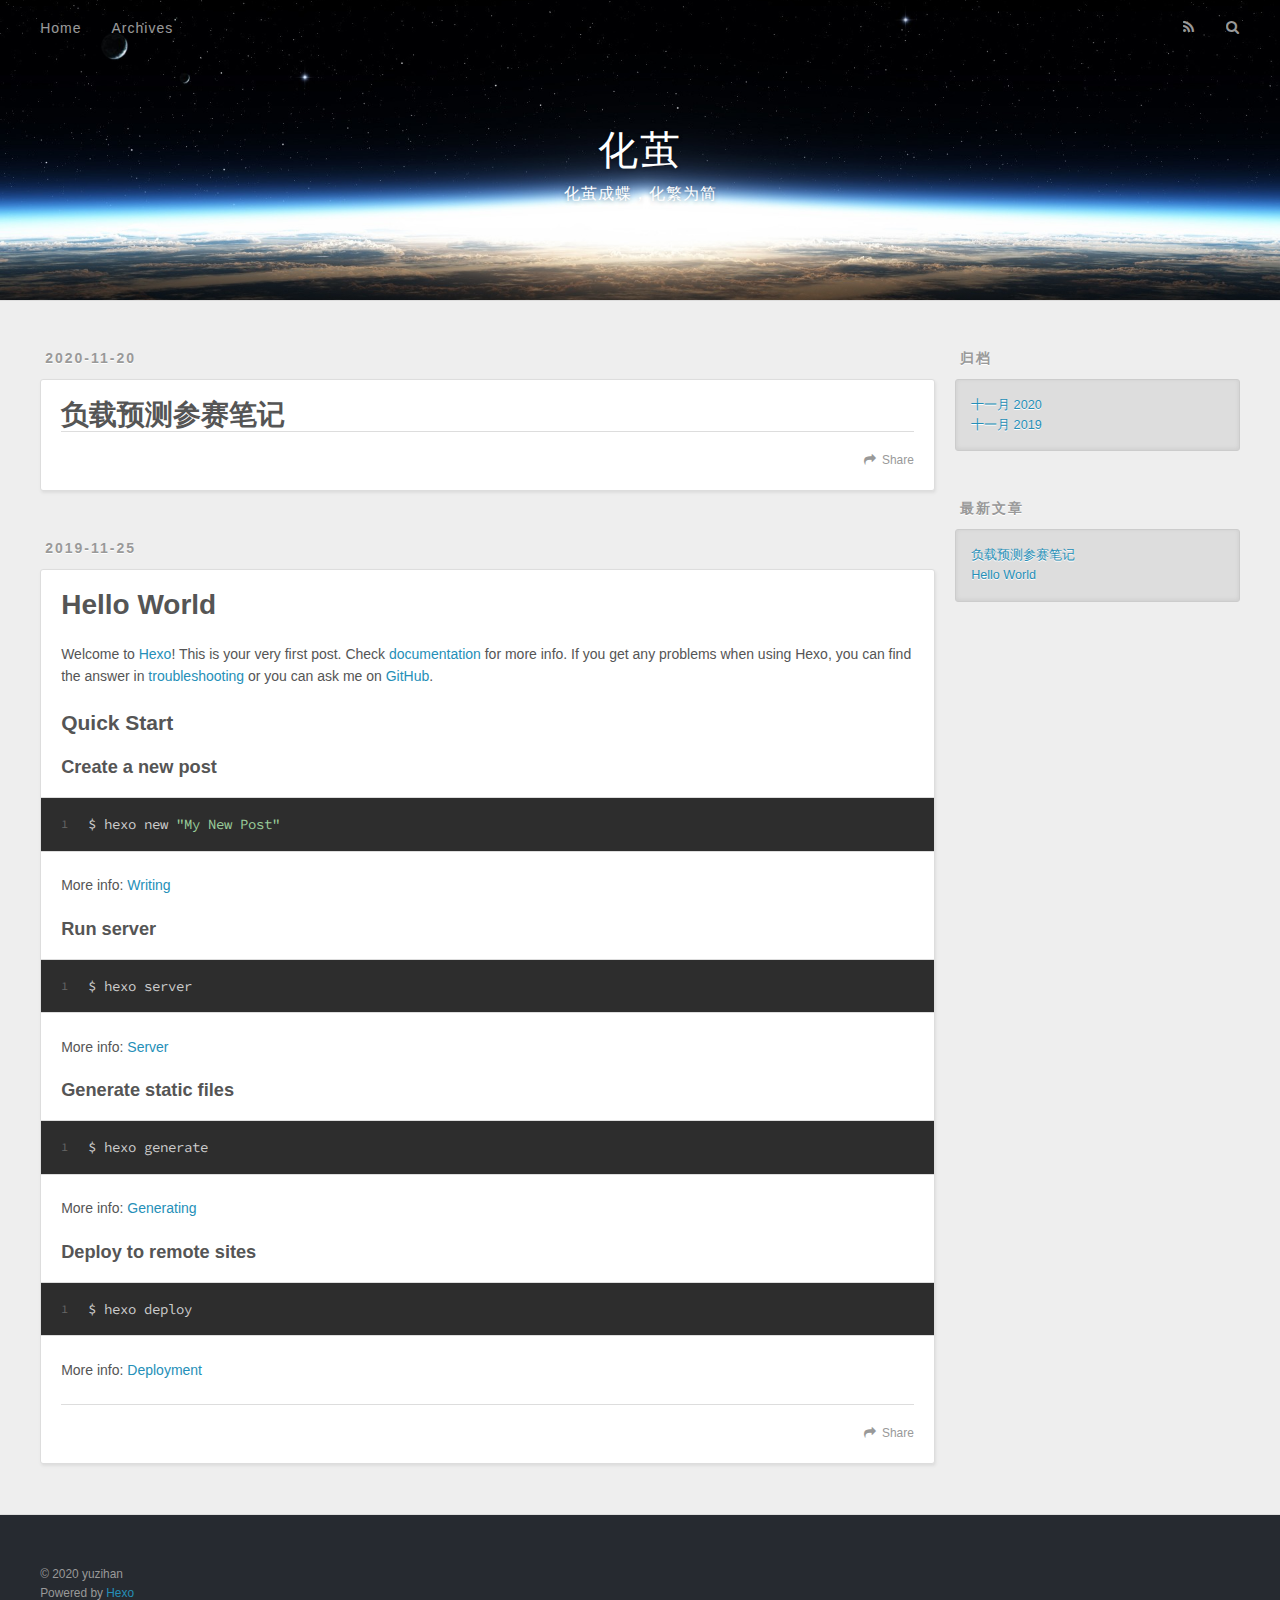
==== commit 9a05ddb6: "Site updated: 2020-11-20 22:59:40" ====
--- a/index.html
+++ b/index.html
@@ -68,6 +68,42 @@
       <div class="outer">
         <section id="main">
   
+    <article id="post-负载预测参赛笔记" class="article article-type-post" itemscope itemprop="blogPost">
+  <div class="article-meta">
+    <a href="/2020/11/20/%E8%B4%9F%E8%BD%BD%E9%A2%84%E6%B5%8B%E5%8F%82%E8%B5%9B%E7%AC%94%E8%AE%B0/" class="article-date">
+  <time datetime="2020-11-20T14:58:23.000Z" itemprop="datePublished">2020-11-20</time>
+</a>
+    
+  </div>
+  <div class="article-inner">
+    
+    
+      <header class="article-header">
+        
+  
+    <h1 itemprop="name">
+      <a class="article-title" href="/2020/11/20/%E8%B4%9F%E8%BD%BD%E9%A2%84%E6%B5%8B%E5%8F%82%E8%B5%9B%E7%AC%94%E8%AE%B0/">负载预测参赛笔记</a>
+    </h1>
+  
+
+      </header>
+    
+    <div class="article-entry" itemprop="articleBody">
+      
+        
+      
+    </div>
+    <footer class="article-footer">
+      <a data-url="https://yuzihan.tech/2020/11/20/%E8%B4%9F%E8%BD%BD%E9%A2%84%E6%B5%8B%E5%8F%82%E8%B5%9B%E7%AC%94%E8%AE%B0/" data-id="ckhqe38ij0000i1yoalr70068" class="article-share-link">Share</a>
+      
+      
+    </footer>
+  </div>
+  
+</article>
+
+
+  
     <article id="post-hello-world" class="article article-type-post" itemscope itemprop="blogPost">
   <div class="article-meta">
     <a href="/2019/11/25/hello-world/" class="article-date">
@@ -107,7 +143,7 @@
       
     </div>
     <footer class="article-footer">
-      <a data-url="https://yuzihan.tech/2019/11/25/hello-world/" data-id="ckhqdhlw20000c1yofdrt9l5t" class="article-share-link">Share</a>
+      <a data-url="https://yuzihan.tech/2019/11/25/hello-world/" data-id="ckhqe38ix0001i1yo4zeihkte" class="article-share-link">Share</a>
       
       
     </footer>
@@ -135,7 +171,7 @@
   <div class="widget-wrap">
     <h3 class="widget-title">归档</h3>
     <div class="widget">
-      <ul class="archive-list"><li class="archive-list-item"><a class="archive-list-link" href="/archives/2019/11/">十一月 2019</a></li></ul>
+      <ul class="archive-list"><li class="archive-list-item"><a class="archive-list-link" href="/archives/2020/11/">十一月 2020</a></li><li class="archive-list-item"><a class="archive-list-link" href="/archives/2019/11/">十一月 2019</a></li></ul>
     </div>
   </div>
 
@@ -148,6 +184,10 @@
       <ul>
         
           <li>
+            <a href="/2020/11/20/%E8%B4%9F%E8%BD%BD%E9%A2%84%E6%B5%8B%E5%8F%82%E8%B5%9B%E7%AC%94%E8%AE%B0/">负载预测参赛笔记</a>
+          </li>
+        
+          <li>
             <a href="/2019/11/25/hello-world/">Hello World</a>
           </li>
         
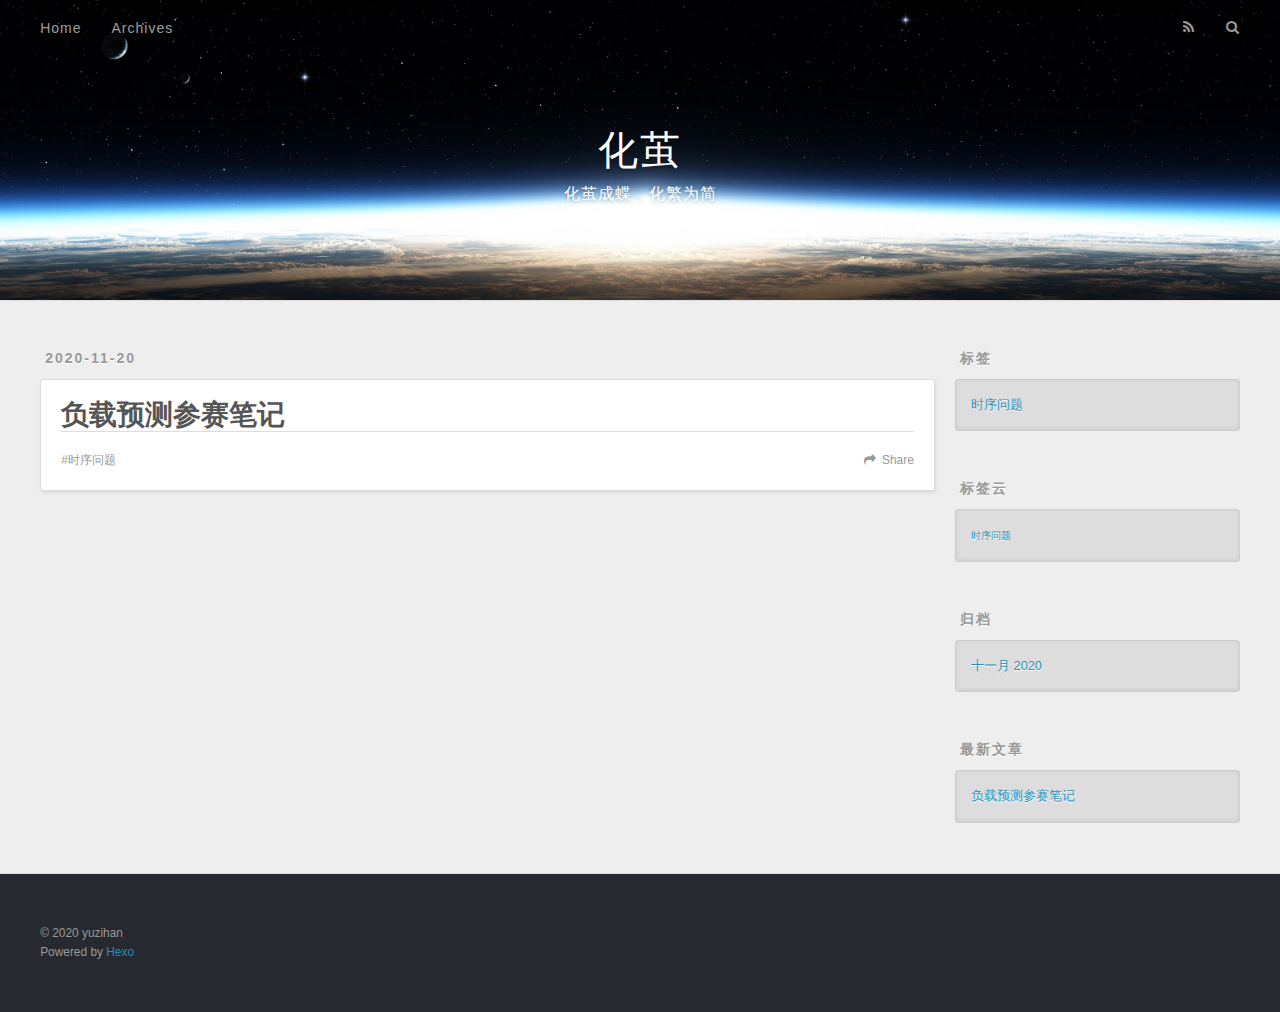
==== commit c3820d1a: "Site updated: 2020-11-21 08:37:28" ====
--- a/index.html
+++ b/index.html
@@ -11,7 +11,7 @@
 <meta name="keywords" content="ML DL NLP CV REC">
 <meta property="og:type" content="website">
 <meta property="og:title" content="化茧">
-<meta property="og:url" content="https:&#x2F;&#x2F;yuzihan.tech&#x2F;index.html">
+<meta property="og:url" content="http:&#x2F;&#x2F;yoursite.com&#x2F;index.html">
 <meta property="og:site_name" content="化茧">
 <meta property="og:description" content="个人技术博客，以算法方向为核心，偶尔写写其它方向的热门前沿技术">
 <meta property="og:locale" content="zh-CN">
@@ -60,7 +60,7 @@
         <a id="nav-search-btn" class="nav-icon" title="搜索"></a>
       </nav>
       <div id="search-form-wrap">
-        <form action="//google.com/search" method="get" accept-charset="UTF-8" class="search-form"><input type="search" name="q" class="search-form-input" placeholder="Search"><button type="submit" class="search-form-submit">&#xF002;</button><input type="hidden" name="sitesearch" value="https://yuzihan.tech"></form>
+        <form action="//google.com/search" method="get" accept-charset="UTF-8" class="search-form"><input type="search" name="q" class="search-form-input" placeholder="Search"><button type="submit" class="search-form-submit">&#xF002;</button><input type="hidden" name="sitesearch" value="http://yoursite.com"></form>
       </div>
     </div>
   </div>
@@ -94,58 +94,11 @@
       
     </div>
     <footer class="article-footer">
-      <a data-url="https://yuzihan.tech/2020/11/20/%E8%B4%9F%E8%BD%BD%E9%A2%84%E6%B5%8B%E5%8F%82%E8%B5%9B%E7%AC%94%E8%AE%B0/" data-id="ckhqe38ij0000i1yoalr70068" class="article-share-link">Share</a>
+      <a data-url="http://yoursite.com/2020/11/20/%E8%B4%9F%E8%BD%BD%E9%A2%84%E6%B5%8B%E5%8F%82%E8%B5%9B%E7%AC%94%E8%AE%B0/" data-id="ckhqypw7k0000rhyogpb210tw" class="article-share-link">Share</a>
       
       
-    </footer>
-  </div>
-  
-</article>
+  <ul class="article-tag-list" itemprop="keywords"><li class="article-tag-list-item"><a class="article-tag-list-link" href="/tags/%E6%97%B6%E5%BA%8F%E9%97%AE%E9%A2%98/" rel="tag">时序问题</a></li></ul>
 
-
-  
-    <article id="post-hello-world" class="article article-type-post" itemscope itemprop="blogPost">
-  <div class="article-meta">
-    <a href="/2019/11/25/hello-world/" class="article-date">
-  <time datetime="2019-11-25T00:35:42.345Z" itemprop="datePublished">2019-11-25</time>
-</a>
-    
-  </div>
-  <div class="article-inner">
-    
-    
-      <header class="article-header">
-        
-  
-    <h1 itemprop="name">
-      <a class="article-title" href="/2019/11/25/hello-world/">Hello World</a>
-    </h1>
-  
-
-      </header>
-    
-    <div class="article-entry" itemprop="articleBody">
-      
-        <p>Welcome to <a href="https://hexo.io/" target="_blank" rel="noopener">Hexo</a>! This is your very first post. Check <a href="https://hexo.io/docs/" target="_blank" rel="noopener">documentation</a> for more info. If you get any problems when using Hexo, you can find the answer in <a href="https://hexo.io/docs/troubleshooting.html" target="_blank" rel="noopener">troubleshooting</a> or you can ask me on <a href="https://github.com/hexojs/hexo/issues" target="_blank" rel="noopener">GitHub</a>.</p>
-<h2 id="Quick-Start"><a href="#Quick-Start" class="headerlink" title="Quick Start"></a>Quick Start</h2><h3 id="Create-a-new-post"><a href="#Create-a-new-post" class="headerlink" title="Create a new post"></a>Create a new post</h3><figure class="highlight bash"><table><tr><td class="gutter"><pre><span class="line">1</span><br></pre></td><td class="code"><pre><span class="line">$ hexo new <span class="string">"My New Post"</span></span><br></pre></td></tr></table></figure>
-
-<p>More info: <a href="https://hexo.io/docs/writing.html" target="_blank" rel="noopener">Writing</a></p>
-<h3 id="Run-server"><a href="#Run-server" class="headerlink" title="Run server"></a>Run server</h3><figure class="highlight bash"><table><tr><td class="gutter"><pre><span class="line">1</span><br></pre></td><td class="code"><pre><span class="line">$ hexo server</span><br></pre></td></tr></table></figure>
-
-<p>More info: <a href="https://hexo.io/docs/server.html" target="_blank" rel="noopener">Server</a></p>
-<h3 id="Generate-static-files"><a href="#Generate-static-files" class="headerlink" title="Generate static files"></a>Generate static files</h3><figure class="highlight bash"><table><tr><td class="gutter"><pre><span class="line">1</span><br></pre></td><td class="code"><pre><span class="line">$ hexo generate</span><br></pre></td></tr></table></figure>
-
-<p>More info: <a href="https://hexo.io/docs/generating.html" target="_blank" rel="noopener">Generating</a></p>
-<h3 id="Deploy-to-remote-sites"><a href="#Deploy-to-remote-sites" class="headerlink" title="Deploy to remote sites"></a>Deploy to remote sites</h3><figure class="highlight bash"><table><tr><td class="gutter"><pre><span class="line">1</span><br></pre></td><td class="code"><pre><span class="line">$ hexo deploy</span><br></pre></td></tr></table></figure>
-
-<p>More info: <a href="https://hexo.io/docs/one-command-deployment.html" target="_blank" rel="noopener">Deployment</a></p>
-
-      
-    </div>
-    <footer class="article-footer">
-      <a data-url="https://yuzihan.tech/2019/11/25/hello-world/" data-id="ckhqe38ix0001i1yo4zeihkte" class="article-share-link">Share</a>
-      
-      
     </footer>
   </div>
   
@@ -163,15 +116,29 @@
 
   
     
+  <div class="widget-wrap">
+    <h3 class="widget-title">标签</h3>
+    <div class="widget">
+      <ul class="tag-list" itemprop="keywords"><li class="tag-list-item"><a class="tag-list-link" href="/tags/%E6%97%B6%E5%BA%8F%E9%97%AE%E9%A2%98/" rel="tag">时序问题</a></li></ul>
+    </div>
+  </div>
+
 
   
     
+  <div class="widget-wrap">
+    <h3 class="widget-title">标签云</h3>
+    <div class="widget tagcloud">
+      <a href="/tags/%E6%97%B6%E5%BA%8F%E9%97%AE%E9%A2%98/" style="font-size: 10px;">时序问题</a>
+    </div>
+  </div>
+
   
     
   <div class="widget-wrap">
     <h3 class="widget-title">归档</h3>
     <div class="widget">
-      <ul class="archive-list"><li class="archive-list-item"><a class="archive-list-link" href="/archives/2020/11/">十一月 2020</a></li><li class="archive-list-item"><a class="archive-list-link" href="/archives/2019/11/">十一月 2019</a></li></ul>
+      <ul class="archive-list"><li class="archive-list-item"><a class="archive-list-link" href="/archives/2020/11/">十一月 2020</a></li></ul>
     </div>
   </div>
 
@@ -185,10 +152,6 @@
         
           <li>
             <a href="/2020/11/20/%E8%B4%9F%E8%BD%BD%E9%A2%84%E6%B5%8B%E5%8F%82%E8%B5%9B%E7%AC%94%E8%AE%B0/">负载预测参赛笔记</a>
-          </li>
-        
-          <li>
-            <a href="/2019/11/25/hello-world/">Hello World</a>
           </li>
         
       </ul>
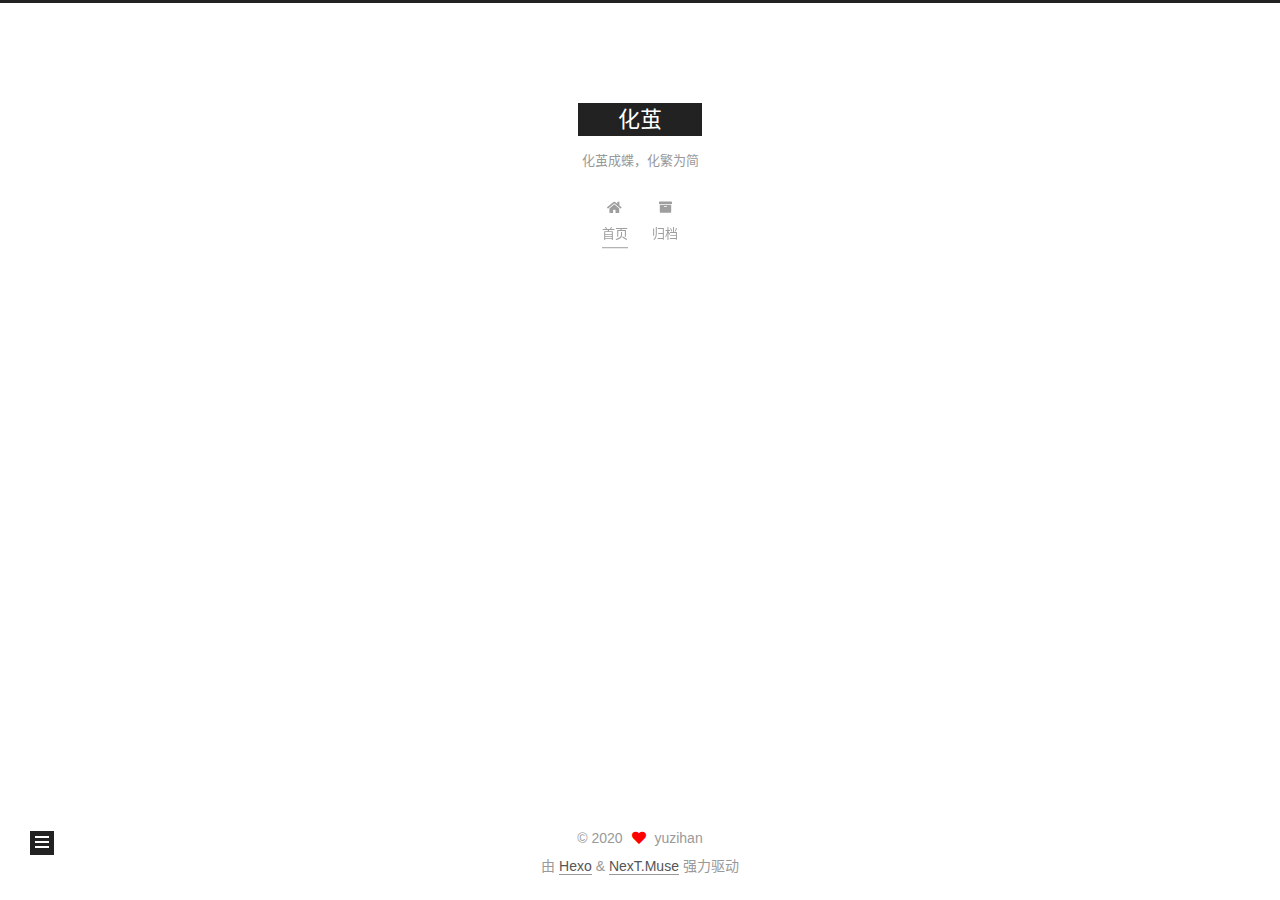
==== commit 19c762df: "Site updated: 2020-11-21 10:15:17" ====
--- a/index.html
+++ b/index.html
@@ -1,197 +1,356 @@
 <!DOCTYPE html>
-<html>
+<html lang="zh-CN">
 <head>
-  <meta charset="utf-8">
-  
-
-  
-  <title>化茧</title>
-  <meta name="viewport" content="width=device-width, initial-scale=1, maximum-scale=1">
+  <meta charset="UTF-8">
+<meta name="viewport" content="width=device-width, initial-scale=1, maximum-scale=2">
+<meta name="theme-color" content="#222">
+<meta name="generator" content="Hexo 4.0.0">
+  <link rel="apple-touch-icon" sizes="180x180" href="/images/apple-touch-icon-next.png">
+  <link rel="icon" type="image/png" sizes="32x32" href="/images/favicon-32x32-next.png">
+  <link rel="icon" type="image/png" sizes="16x16" href="/images/favicon-16x16-next.png">
+  <link rel="mask-icon" href="/images/logo.svg" color="#222">
+
+<link rel="stylesheet" href="/css/main.css">
+
+
+<link rel="stylesheet" href="/lib/font-awesome/css/all.min.css">
+
+<script id="hexo-configurations">
+    var NexT = window.NexT || {};
+    var CONFIG = {"hostname":"yuzihan.tech","root":"/","scheme":"Muse","version":"7.8.0","exturl":false,"sidebar":{"position":"left","display":"post","padding":18,"offset":12,"onmobile":false},"copycode":{"enable":false,"show_result":false,"style":null},"back2top":{"enable":true,"sidebar":false,"scrollpercent":false},"bookmark":{"enable":false,"color":"#222","save":"auto"},"fancybox":false,"mediumzoom":false,"lazyload":false,"pangu":false,"comments":{"style":"tabs","active":null,"storage":true,"lazyload":false,"nav":null},"algolia":{"hits":{"per_page":10},"labels":{"input_placeholder":"Search for Posts","hits_empty":"We didn't find any results for the search: ${query}","hits_stats":"${hits} results found in ${time} ms"}},"localsearch":{"enable":false,"trigger":"auto","top_n_per_article":1,"unescape":false,"preload":false},"motion":{"enable":true,"async":false,"transition":{"post_block":"fadeIn","post_header":"slideDownIn","post_body":"slideDownIn","coll_header":"slideLeftIn","sidebar":"slideUpIn"}}};
+  </script>
+
   <meta name="description" content="个人技术博客，以算法方向为核心，偶尔写写其它方向的热门前沿技术">
 <meta name="keywords" content="ML DL NLP CV REC">
 <meta property="og:type" content="website">
 <meta property="og:title" content="化茧">
-<meta property="og:url" content="http:&#x2F;&#x2F;yoursite.com&#x2F;index.html">
+<meta property="og:url" content="https:&#x2F;&#x2F;yuzihan.tech&#x2F;index.html">
 <meta property="og:site_name" content="化茧">
 <meta property="og:description" content="个人技术博客，以算法方向为核心，偶尔写写其它方向的热门前沿技术">
 <meta property="og:locale" content="zh-CN">
 <meta name="twitter:card" content="summary">
-  
-    <link rel="alternate" href="/atom.xml" title="化茧" type="application/atom+xml">
-  
-  
-    <link rel="icon" href="/favicon.png">
-  
-  
-    <link href="//fonts.googleapis.com/css?family=Source+Code+Pro" rel="stylesheet" type="text/css">
-  
-  <link rel="stylesheet" href="/css/style.css">
+
+<link rel="canonical" href="https://yuzihan.tech/">
+
+
+<script id="page-configurations">
+  // https://hexo.io/docs/variables.html
+  CONFIG.page = {
+    sidebar: "",
+    isHome : true,
+    isPost : false,
+    lang   : 'zh-CN'
+  };
+</script>
+
+  <title>化茧</title>
+  
+
+
+
+
+
+
+  <noscript>
+  <style>
+  .use-motion .brand,
+  .use-motion .menu-item,
+  .sidebar-inner,
+  .use-motion .post-block,
+  .use-motion .pagination,
+  .use-motion .comments,
+  .use-motion .post-header,
+  .use-motion .post-body,
+  .use-motion .collection-header { opacity: initial; }
+
+  .use-motion .site-title,
+  .use-motion .site-subtitle {
+    opacity: initial;
+    top: initial;
+  }
+
+  .use-motion .logo-line-before i { left: initial; }
+  .use-motion .logo-line-after i { right: initial; }
+  </style>
+</noscript>
+
 </head>
 
-<body>
-  <div id="container">
-    <div id="wrap">
-      <header id="header">
-  <div id="banner"></div>
-  <div id="header-outer" class="outer">
-    <div id="header-title" class="inner">
-      <h1 id="logo-wrap">
-        <a href="/" id="logo">化茧</a>
-      </h1>
+<body itemscope itemtype="http://schema.org/WebPage">
+  <div class="container use-motion">
+    <div class="headband"></div>
+
+    <header class="header" itemscope itemtype="http://schema.org/WPHeader">
+      <div class="header-inner"><div class="site-brand-container">
+  <div class="site-nav-toggle">
+    <div class="toggle" aria-label="切换导航栏">
+      <span class="toggle-line toggle-line-first"></span>
+      <span class="toggle-line toggle-line-middle"></span>
+      <span class="toggle-line toggle-line-last"></span>
+    </div>
+  </div>
+
+  <div class="site-meta">
+
+    <a href="/" class="brand" rel="start">
+      <span class="logo-line-before"><i></i></span>
+      <h1 class="site-title">化茧</h1>
+      <span class="logo-line-after"><i></i></span>
+    </a>
+      <p class="site-subtitle" itemprop="description">化茧成蝶，化繁为简</p>
+  </div>
+
+  <div class="site-nav-right">
+    <div class="toggle popup-trigger">
+    </div>
+  </div>
+</div>
+
+
+
+
+<nav class="site-nav">
+  <ul id="menu" class="main-menu menu">
+        <li class="menu-item menu-item-home">
+
+    <a href="/" rel="section"><i class="fa fa-home fa-fw"></i>首页</a>
+
+  </li>
+        <li class="menu-item menu-item-archives">
+
+    <a href="/archives/" rel="section"><i class="fa fa-archive fa-fw"></i>归档</a>
+
+  </li>
+  </ul>
+</nav>
+
+
+
+
+</div>
+    </header>
+
+    
+  <div class="back-to-top">
+    <i class="fa fa-arrow-up"></i>
+    <span>0%</span>
+  </div>
+
+
+    <main class="main">
+      <div class="main-inner">
+        <div class="content-wrap">
+          
+
+          <div class="content index posts-expand">
+            
       
-        <h2 id="subtitle-wrap">
-          <a href="/" id="subtitle">化茧成蝶，化繁为简</a>
+  
+  
+  <article itemscope itemtype="http://schema.org/Article" class="post-block" lang="zh-CN">
+    <link itemprop="mainEntityOfPage" href="https://yuzihan.tech/2020/11/20/%E8%B4%9F%E8%BD%BD%E9%A2%84%E6%B5%8B%E5%8F%82%E8%B5%9B%E7%AC%94%E8%AE%B0/">
+
+    <span hidden itemprop="author" itemscope itemtype="http://schema.org/Person">
+      <meta itemprop="image" content="/images/avatar.gif">
+      <meta itemprop="name" content="yuzihan">
+      <meta itemprop="description" content="个人技术博客，以算法方向为核心，偶尔写写其它方向的热门前沿技术">
+    </span>
+
+    <span hidden itemprop="publisher" itemscope itemtype="http://schema.org/Organization">
+      <meta itemprop="name" content="化茧">
+    </span>
+      <header class="post-header">
+        <h2 class="post-title" itemprop="name headline">
+          
+            <a href="/2020/11/20/%E8%B4%9F%E8%BD%BD%E9%A2%84%E6%B5%8B%E5%8F%82%E8%B5%9B%E7%AC%94%E8%AE%B0/" class="post-title-link" itemprop="url">负载预测参赛笔记</a>
         </h2>
+
+        <div class="post-meta">
+            <span class="post-meta-item">
+              <span class="post-meta-item-icon">
+                <i class="far fa-calendar"></i>
+              </span>
+              <span class="post-meta-item-text">发表于</span>
+              
+
+              <time title="创建时间：2020-11-20 22:58:23 / 修改时间：23:11:52" itemprop="dateCreated datePublished" datetime="2020-11-20T22:58:23+08:00">2020-11-20</time>
+            </span>
+
+          
+
+        </div>
+      </header>
+
+    
+    
+    
+    <div class="post-body" itemprop="articleBody">
+
+      
+          
       
     </div>
-    <div id="header-inner" class="inner">
-      <nav id="main-nav">
-        <a id="main-nav-toggle" class="nav-icon"></a>
+
+    
+    
+    
+      <footer class="post-footer">
+        <div class="post-eof"></div>
+      </footer>
+  </article>
+  
+  
+  
+
+
+  
+
+
+
+          </div>
+          
+
+<script>
+  window.addEventListener('tabs:register', () => {
+    let { activeClass } = CONFIG.comments;
+    if (CONFIG.comments.storage) {
+      activeClass = localStorage.getItem('comments_active') || activeClass;
+    }
+    if (activeClass) {
+      let activeTab = document.querySelector(`a[href="#comment-${activeClass}"]`);
+      if (activeTab) {
+        activeTab.click();
+      }
+    }
+  });
+  if (CONFIG.comments.storage) {
+    window.addEventListener('tabs:click', event => {
+      if (!event.target.matches('.tabs-comment .tab-content .tab-pane')) return;
+      let commentClass = event.target.classList[1];
+      localStorage.setItem('comments_active', commentClass);
+    });
+  }
+</script>
+
+        </div>
+          
+  
+  <div class="toggle sidebar-toggle">
+    <span class="toggle-line toggle-line-first"></span>
+    <span class="toggle-line toggle-line-middle"></span>
+    <span class="toggle-line toggle-line-last"></span>
+  </div>
+
+  <aside class="sidebar">
+    <div class="sidebar-inner">
+
+      <ul class="sidebar-nav motion-element">
+        <li class="sidebar-nav-toc">
+          文章目录
+        </li>
+        <li class="sidebar-nav-overview">
+          站点概览
+        </li>
+      </ul>
+
+      <!--noindex-->
+      <div class="post-toc-wrap sidebar-panel">
+      </div>
+      <!--/noindex-->
+
+      <div class="site-overview-wrap sidebar-panel">
+        <div class="site-author motion-element" itemprop="author" itemscope itemtype="http://schema.org/Person">
+  <p class="site-author-name" itemprop="name">yuzihan</p>
+  <div class="site-description" itemprop="description">个人技术博客，以算法方向为核心，偶尔写写其它方向的热门前沿技术</div>
+</div>
+<div class="site-state-wrap motion-element">
+  <nav class="site-state">
+      <div class="site-state-item site-state-posts">
+          <a href="/archives/">
         
-          <a class="main-nav-link" href="/">Home</a>
+          <span class="site-state-item-count">1</span>
+          <span class="site-state-item-name">日志</span>
+        </a>
+      </div>
+      <div class="site-state-item site-state-tags">
+        <span class="site-state-item-count">1</span>
+        <span class="site-state-item-name">标签</span>
+      </div>
+  </nav>
+</div>
+
+
+
+      </div>
+
+    </div>
+  </aside>
+  <div id="sidebar-dimmer"></div>
+
+
+      </div>
+    </main>
+
+    <footer class="footer">
+      <div class="footer-inner">
         
-          <a class="main-nav-link" href="/archives">Archives</a>
+
         
-      </nav>
-      <nav id="sub-nav">
+
+<div class="copyright">
+  
+  &copy; 
+  <span itemprop="copyrightYear">2020</span>
+  <span class="with-love">
+    <i class="fa fa-heart"></i>
+  </span>
+  <span class="author" itemprop="copyrightHolder">yuzihan</span>
+</div>
+  <div class="powered-by">由 <a href="https://hexo.io/" class="theme-link" rel="noopener" target="_blank">Hexo</a> & <a href="https://muse.theme-next.org/" class="theme-link" rel="noopener" target="_blank">NexT.Muse</a> 强力驱动
+  </div>
+
         
-          <a id="nav-rss-link" class="nav-icon" href="/atom.xml" title="RSS Feed"></a>
-        
-        <a id="nav-search-btn" class="nav-icon" title="搜索"></a>
-      </nav>
-      <div id="search-form-wrap">
-        <form action="//google.com/search" method="get" accept-charset="UTF-8" class="search-form"><input type="search" name="q" class="search-form-input" placeholder="Search"><button type="submit" class="search-form-submit">&#xF002;</button><input type="hidden" name="sitesearch" value="http://yoursite.com"></form>
-      </div>
-    </div>
-  </div>
-</header>
-      <div class="outer">
-        <section id="main">
-  
-    <article id="post-负载预测参赛笔记" class="article article-type-post" itemscope itemprop="blogPost">
-  <div class="article-meta">
-    <a href="/2020/11/20/%E8%B4%9F%E8%BD%BD%E9%A2%84%E6%B5%8B%E5%8F%82%E8%B5%9B%E7%AC%94%E8%AE%B0/" class="article-date">
-  <time datetime="2020-11-20T14:58:23.000Z" itemprop="datePublished">2020-11-20</time>
-</a>
-    
-  </div>
-  <div class="article-inner">
-    
-    
-      <header class="article-header">
-        
-  
-    <h1 itemprop="name">
-      <a class="article-title" href="/2020/11/20/%E8%B4%9F%E8%BD%BD%E9%A2%84%E6%B5%8B%E5%8F%82%E8%B5%9B%E7%AC%94%E8%AE%B0/">负载预测参赛笔记</a>
-    </h1>
-  
-
-      </header>
-    
-    <div class="article-entry" itemprop="articleBody">
-      
-        
-      
-    </div>
-    <footer class="article-footer">
-      <a data-url="http://yoursite.com/2020/11/20/%E8%B4%9F%E8%BD%BD%E9%A2%84%E6%B5%8B%E5%8F%82%E8%B5%9B%E7%AC%94%E8%AE%B0/" data-id="ckhqypw7k0000rhyogpb210tw" class="article-share-link">Share</a>
-      
-      
-  <ul class="article-tag-list" itemprop="keywords"><li class="article-tag-list-item"><a class="article-tag-list-link" href="/tags/%E6%97%B6%E5%BA%8F%E9%97%AE%E9%A2%98/" rel="tag">时序问题</a></li></ul>
-
+
+
+
+
+
+
+
+
+      </div>
     </footer>
   </div>
-  
-</article>
-
-
-  
-
-
-</section>
-        
-          <aside id="sidebar">
-  
-    
-
-  
-    
-  <div class="widget-wrap">
-    <h3 class="widget-title">标签</h3>
-    <div class="widget">
-      <ul class="tag-list" itemprop="keywords"><li class="tag-list-item"><a class="tag-list-link" href="/tags/%E6%97%B6%E5%BA%8F%E9%97%AE%E9%A2%98/" rel="tag">时序问题</a></li></ul>
-    </div>
-  </div>
-
-
-  
-    
-  <div class="widget-wrap">
-    <h3 class="widget-title">标签云</h3>
-    <div class="widget tagcloud">
-      <a href="/tags/%E6%97%B6%E5%BA%8F%E9%97%AE%E9%A2%98/" style="font-size: 10px;">时序问题</a>
-    </div>
-  </div>
-
-  
-    
-  <div class="widget-wrap">
-    <h3 class="widget-title">归档</h3>
-    <div class="widget">
-      <ul class="archive-list"><li class="archive-list-item"><a class="archive-list-link" href="/archives/2020/11/">十一月 2020</a></li></ul>
-    </div>
-  </div>
-
-
-  
-    
-  <div class="widget-wrap">
-    <h3 class="widget-title">最新文章</h3>
-    <div class="widget">
-      <ul>
-        
-          <li>
-            <a href="/2020/11/20/%E8%B4%9F%E8%BD%BD%E9%A2%84%E6%B5%8B%E5%8F%82%E8%B5%9B%E7%AC%94%E8%AE%B0/">负载预测参赛笔记</a>
-          </li>
-        
-      </ul>
-    </div>
-  </div>
-
-  
-</aside>
-        
-      </div>
-      <footer id="footer">
-  
-  <div class="outer">
-    <div id="footer-info" class="inner">
-      &copy; 2020 yuzihan<br>
-      Powered by <a href="http://hexo.io/" target="_blank">Hexo</a>
-    </div>
-  </div>
-</footer>
-    </div>
-    <nav id="mobile-nav">
-  
-    <a href="/" class="mobile-nav-link">Home</a>
-  
-    <a href="/archives" class="mobile-nav-link">Archives</a>
-  
-</nav>
-    
-
-<script src="//ajax.googleapis.com/ajax/libs/jquery/2.0.3/jquery.min.js"></script>
-
-
-  <link rel="stylesheet" href="/fancybox/jquery.fancybox.css">
-  <script src="/fancybox/jquery.fancybox.pack.js"></script>
-
-
-<script src="/js/script.js"></script>
-
-
-
-  </div>
+
+  
+  <script src="/lib/anime.min.js"></script>
+  <script src="/lib/velocity/velocity.min.js"></script>
+  <script src="/lib/velocity/velocity.ui.min.js"></script>
+<script src="/js/utils.js"></script><script src="/js/motion.js"></script>
+<script src="/js/schemes/muse.js"></script>
+<script src="/js/next-boot.js"></script>
+
+
+
+  
+
+
+
+
+
+
+
+
+
+
+
+
+
+
+
+  
+
+  
+
 </body>
-</html>+</html>
--- a/css/main.css
+++ b/css/main.css
@@ -0,0 +1,2291 @@
+:root {
+  --body-bg-color: #fff;
+  --content-bg-color: #fff;
+  --card-bg-color: #f5f5f5;
+  --text-color: #555;
+  --blockquote-color: #666;
+  --link-color: #555;
+  --link-hover-color: #222;
+  --brand-color: #fff;
+  --brand-hover-color: #fff;
+  --table-row-odd-bg-color: #f9f9f9;
+  --table-row-hover-bg-color: #f5f5f5;
+  --menu-item-bg-color: #f5f5f5;
+  --btn-default-bg: #222;
+  --btn-default-color: #fff;
+  --btn-default-border-color: #222;
+  --btn-default-hover-bg: #fff;
+  --btn-default-hover-color: #222;
+  --btn-default-hover-border-color: #222;
+}
+html {
+  line-height: 1.15; /* 1 */
+  -webkit-text-size-adjust: 100%; /* 2 */
+}
+body {
+  margin: 0;
+}
+main {
+  display: block;
+}
+h1 {
+  font-size: 2em;
+  margin: 0.67em 0;
+}
+hr {
+  box-sizing: content-box; /* 1 */
+  height: 0; /* 1 */
+  overflow: visible; /* 2 */
+}
+pre {
+  font-family: monospace, monospace; /* 1 */
+  font-size: 1em; /* 2 */
+}
+a {
+  background: transparent;
+}
+abbr[title] {
+  border-bottom: none; /* 1 */
+  text-decoration: underline; /* 2 */
+  text-decoration: underline dotted; /* 2 */
+}
+b,
+strong {
+  font-weight: bolder;
+}
+code,
+kbd,
+samp {
+  font-family: monospace, monospace; /* 1 */
+  font-size: 1em; /* 2 */
+}
+small {
+  font-size: 80%;
+}
+sub,
+sup {
+  font-size: 75%;
+  line-height: 0;
+  position: relative;
+  vertical-align: baseline;
+}
+sub {
+  bottom: -0.25em;
+}
+sup {
+  top: -0.5em;
+}
+img {
+  border-style: none;
+}
+button,
+input,
+optgroup,
+select,
+textarea {
+  font-family: inherit; /* 1 */
+  font-size: 100%; /* 1 */
+  line-height: 1.15; /* 1 */
+  margin: 0; /* 2 */
+}
+button,
+input {
+/* 1 */
+  overflow: visible;
+}
+button,
+select {
+/* 1 */
+  text-transform: none;
+}
+button,
+[type='button'],
+[type='reset'],
+[type='submit'] {
+  -webkit-appearance: button;
+}
+button::-moz-focus-inner,
+[type='button']::-moz-focus-inner,
+[type='reset']::-moz-focus-inner,
+[type='submit']::-moz-focus-inner {
+  border-style: none;
+  padding: 0;
+}
+button:-moz-focusring,
+[type='button']:-moz-focusring,
+[type='reset']:-moz-focusring,
+[type='submit']:-moz-focusring {
+  outline: 1px dotted ButtonText;
+}
+fieldset {
+  padding: 0.35em 0.75em 0.625em;
+}
+legend {
+  box-sizing: border-box; /* 1 */
+  color: inherit; /* 2 */
+  display: table; /* 1 */
+  max-width: 100%; /* 1 */
+  padding: 0; /* 3 */
+  white-space: normal; /* 1 */
+}
+progress {
+  vertical-align: baseline;
+}
+textarea {
+  overflow: auto;
+}
+[type='checkbox'],
+[type='radio'] {
+  box-sizing: border-box; /* 1 */
+  padding: 0; /* 2 */
+}
+[type='number']::-webkit-inner-spin-button,
+[type='number']::-webkit-outer-spin-button {
+  height: auto;
+}
+[type='search'] {
+  outline-offset: -2px; /* 2 */
+  -webkit-appearance: textfield; /* 1 */
+}
+[type='search']::-webkit-search-decoration {
+  -webkit-appearance: none;
+}
+::-webkit-file-upload-button {
+  font: inherit; /* 2 */
+  -webkit-appearance: button; /* 1 */
+}
+details {
+  display: block;
+}
+summary {
+  display: list-item;
+}
+template {
+  display: none;
+}
+[hidden] {
+  display: none;
+}
+::selection {
+  background: #262a30;
+  color: #eee;
+}
+html,
+body {
+  height: 100%;
+}
+body {
+  background: var(--body-bg-color);
+  color: var(--text-color);
+  font-family: 'Lato', "PingFang SC", "Microsoft YaHei", sans-serif;
+  font-size: 1em;
+  line-height: 2;
+}
+@media (max-width: 991px) {
+  body {
+    padding-left: 0 !important;
+    padding-right: 0 !important;
+  }
+}
+h1,
+h2,
+h3,
+h4,
+h5,
+h6 {
+  font-family: 'Lato', "PingFang SC", "Microsoft YaHei", sans-serif;
+  font-weight: bold;
+  line-height: 1.5;
+  margin: 20px 0 15px;
+}
+h1 {
+  font-size: 1.5em;
+}
+h2 {
+  font-size: 1.375em;
+}
+h3 {
+  font-size: 1.25em;
+}
+h4 {
+  font-size: 1.125em;
+}
+h5 {
+  font-size: 1em;
+}
+h6 {
+  font-size: 0.875em;
+}
+p {
+  margin: 0 0 20px 0;
+}
+a,
+span.exturl {
+  border-bottom: 1px solid #999;
+  color: var(--link-color);
+  outline: 0;
+  text-decoration: none;
+  overflow-wrap: break-word;
+  word-wrap: break-word;
+  cursor: pointer;
+}
+a:hover,
+span.exturl:hover {
+  border-bottom-color: var(--link-hover-color);
+  color: var(--link-hover-color);
+}
+iframe,
+img,
+video {
+  display: block;
+  margin-left: auto;
+  margin-right: auto;
+  max-width: 100%;
+}
+hr {
+  background-image: repeating-linear-gradient(-45deg, #ddd, #ddd 4px, transparent 4px, transparent 8px);
+  border: 0;
+  height: 3px;
+  margin: 40px 0;
+}
+blockquote {
+  border-left: 4px solid #ddd;
+  color: var(--blockquote-color);
+  margin: 0;
+  padding: 0 15px;
+}
+blockquote cite::before {
+  content: '-';
+  padding: 0 5px;
+}
+dt {
+  font-weight: bold;
+}
+dd {
+  margin: 0;
+  padding: 0;
+}
+kbd {
+  background-color: #f5f5f5;
+  background-image: linear-gradient(#eee, #fff, #eee);
+  border: 1px solid #ccc;
+  border-radius: 0.2em;
+  box-shadow: 0.1em 0.1em 0.2em rgba(0,0,0,0.1);
+  color: #555;
+  font-family: inherit;
+  padding: 0.1em 0.3em;
+  white-space: nowrap;
+}
+.table-container {
+  overflow: auto;
+}
+table {
+  border-collapse: collapse;
+  border-spacing: 0;
+  font-size: 0.875em;
+  margin: 0 0 20px 0;
+  width: 100%;
+}
+tbody tr:nth-of-type(odd) {
+  background: var(--table-row-odd-bg-color);
+}
+tbody tr:hover {
+  background: var(--table-row-hover-bg-color);
+}
+caption,
+th,
+td {
+  font-weight: normal;
+  padding: 8px;
+  vertical-align: middle;
+}
+th,
+td {
+  border: 1px solid #ddd;
+  border-bottom: 3px solid #ddd;
+}
+th {
+  font-weight: 700;
+  padding-bottom: 10px;
+}
+td {
+  border-bottom-width: 1px;
+}
+.btn {
+  background: var(--btn-default-bg);
+  border: 2px solid var(--btn-default-border-color);
+  border-radius: 0;
+  color: var(--btn-default-color);
+  display: inline-block;
+  font-size: 0.875em;
+  line-height: 2;
+  padding: 0 20px;
+  text-decoration: none;
+  transition-property: background-color;
+  transition-delay: 0s;
+  transition-duration: 0.2s;
+  transition-timing-function: ease-in-out;
+}
+.btn:hover {
+  background: var(--btn-default-hover-bg);
+  border-color: var(--btn-default-hover-border-color);
+  color: var(--btn-default-hover-color);
+}
+.btn + .btn {
+  margin: 0 0 8px 8px;
+}
+.btn .fa-fw {
+  text-align: left;
+  width: 1.285714285714286em;
+}
+.toggle {
+  line-height: 0;
+}
+.toggle .toggle-line {
+  background: #fff;
+  display: inline-block;
+  height: 2px;
+  left: 0;
+  position: relative;
+  top: 0;
+  transition: all 0.4s;
+  vertical-align: top;
+  width: 100%;
+}
+.toggle .toggle-line:not(:first-child) {
+  margin-top: 3px;
+}
+.toggle.toggle-arrow .toggle-line-first {
+  left: 50%;
+  top: 2px;
+  transform: rotate(45deg);
+  width: 50%;
+}
+.toggle.toggle-arrow .toggle-line-middle {
+  left: 2px;
+  width: 90%;
+}
+.toggle.toggle-arrow .toggle-line-last {
+  left: 50%;
+  top: -2px;
+  transform: rotate(-45deg);
+  width: 50%;
+}
+.toggle.toggle-close .toggle-line-first {
+  transform: rotate(-45deg);
+  top: 5px;
+}
+.toggle.toggle-close .toggle-line-middle {
+  opacity: 0;
+}
+.toggle.toggle-close .toggle-line-last {
+  transform: rotate(45deg);
+  top: -5px;
+}
+.highlight,
+pre {
+  background: #f7f7f7;
+  color: #4d4d4c;
+  line-height: 1.6;
+  margin: 0 auto 20px;
+}
+pre,
+code {
+  font-family: consolas, Menlo, monospace, "PingFang SC", "Microsoft YaHei";
+}
+code {
+  background: #eee;
+  border-radius: 3px;
+  color: #555;
+  padding: 2px 4px;
+  overflow-wrap: break-word;
+  word-wrap: break-word;
+}
+.highlight *::selection {
+  background: #d6d6d6;
+}
+.highlight pre {
+  border: 0;
+  margin: 0;
+  padding: 10px 0;
+}
+.highlight table {
+  border: 0;
+  margin: 0;
+  width: auto;
+}
+.highlight td {
+  border: 0;
+  padding: 0;
+}
+.highlight figcaption {
+  background: #eff2f3;
+  color: #4d4d4c;
+  display: flex;
+  font-size: 0.875em;
+  justify-content: space-between;
+  line-height: 1.2;
+  padding: 0.5em;
+}
+.highlight figcaption a {
+  color: #4d4d4c;
+}
+.highlight figcaption a:hover {
+  border-bottom-color: #4d4d4c;
+}
+.highlight .gutter {
+  -moz-user-select: none;
+  -ms-user-select: none;
+  -webkit-user-select: none;
+  user-select: none;
+}
+.highlight .gutter pre {
+  background: #eff2f3;
+  color: #869194;
+  padding-left: 10px;
+  padding-right: 10px;
+  text-align: right;
+}
+.highlight .code pre {
+  background: #f7f7f7;
+  padding-left: 10px;
+  width: 100%;
+}
+.gist table {
+  width: auto;
+}
+.gist table td {
+  border: 0;
+}
+pre {
+  overflow: auto;
+  padding: 10px;
+}
+pre code {
+  background: none;
+  color: #4d4d4c;
+  font-size: 0.875em;
+  padding: 0;
+  text-shadow: none;
+}
+pre .deletion {
+  background: #fdd;
+}
+pre .addition {
+  background: #dfd;
+}
+pre .meta {
+  color: #eab700;
+  -moz-user-select: none;
+  -ms-user-select: none;
+  -webkit-user-select: none;
+  user-select: none;
+}
+pre .comment {
+  color: #8e908c;
+}
+pre .variable,
+pre .attribute,
+pre .tag,
+pre .name,
+pre .regexp,
+pre .ruby .constant,
+pre .xml .tag .title,
+pre .xml .pi,
+pre .xml .doctype,
+pre .html .doctype,
+pre .css .id,
+pre .css .class,
+pre .css .pseudo {
+  color: #c82829;
+}
+pre .number,
+pre .preprocessor,
+pre .built_in,
+pre .builtin-name,
+pre .literal,
+pre .params,
+pre .constant,
+pre .command {
+  color: #f5871f;
+}
+pre .ruby .class .title,
+pre .css .rules .attribute,
+pre .string,
+pre .symbol,
+pre .value,
+pre .inheritance,
+pre .header,
+pre .ruby .symbol,
+pre .xml .cdata,
+pre .special,
+pre .formula {
+  color: #718c00;
+}
+pre .title,
+pre .css .hexcolor {
+  color: #3e999f;
+}
+pre .function,
+pre .python .decorator,
+pre .python .title,
+pre .ruby .function .title,
+pre .ruby .title .keyword,
+pre .perl .sub,
+pre .javascript .title,
+pre .coffeescript .title {
+  color: #4271ae;
+}
+pre .keyword,
+pre .javascript .function {
+  color: #8959a8;
+}
+.blockquote-center {
+  border-left: none;
+  margin: 40px 0;
+  padding: 0;
+  position: relative;
+  text-align: center;
+}
+.blockquote-center .fa {
+  display: block;
+  opacity: 0.6;
+  position: absolute;
+  width: 100%;
+}
+.blockquote-center .fa-quote-left {
+  border-top: 1px solid #ccc;
+  text-align: left;
+  top: -20px;
+}
+.blockquote-center .fa-quote-right {
+  border-bottom: 1px solid #ccc;
+  text-align: right;
+  bottom: -20px;
+}
+.blockquote-center p,
+.blockquote-center div {
+  text-align: center;
+}
+.post-body .group-picture img {
+  margin: 0 auto;
+  padding: 0 3px;
+}
+.group-picture-row {
+  margin-bottom: 6px;
+  overflow: hidden;
+}
+.group-picture-column {
+  float: left;
+  margin-bottom: 10px;
+}
+.post-body .label {
+  color: #555;
+  display: inline;
+  padding: 0 2px;
+}
+.post-body .label.default {
+  background: #f0f0f0;
+}
+.post-body .label.primary {
+  background: #efe6f7;
+}
+.post-body .label.info {
+  background: #e5f2f8;
+}
+.post-body .label.success {
+  background: #e7f4e9;
+}
+.post-body .label.warning {
+  background: #fcf6e1;
+}
+.post-body .label.danger {
+  background: #fae8eb;
+}
+.post-body .tabs {
+  margin-bottom: 20px;
+}
+.post-body .tabs,
+.tabs-comment {
+  display: block;
+  padding-top: 10px;
+  position: relative;
+}
+.post-body .tabs ul.nav-tabs,
+.tabs-comment ul.nav-tabs {
+  display: flex;
+  flex-wrap: wrap;
+  margin: 0;
+  margin-bottom: -1px;
+  padding: 0;
+}
+@media (max-width: 413px) {
+  .post-body .tabs ul.nav-tabs,
+  .tabs-comment ul.nav-tabs {
+    display: block;
+    margin-bottom: 5px;
+  }
+}
+.post-body .tabs ul.nav-tabs li.tab,
+.tabs-comment ul.nav-tabs li.tab {
+  border-bottom: 1px solid #ddd;
+  border-left: 1px solid transparent;
+  border-right: 1px solid transparent;
+  border-top: 3px solid transparent;
+  flex-grow: 1;
+  list-style-type: none;
+  border-radius: 0 0 0 0;
+}
+@media (max-width: 413px) {
+  .post-body .tabs ul.nav-tabs li.tab,
+  .tabs-comment ul.nav-tabs li.tab {
+    border-bottom: 1px solid transparent;
+    border-left: 3px solid transparent;
+    border-right: 1px solid transparent;
+    border-top: 1px solid transparent;
+  }
+}
+@media (max-width: 413px) {
+  .post-body .tabs ul.nav-tabs li.tab,
+  .tabs-comment ul.nav-tabs li.tab {
+    border-radius: 0;
+  }
+}
+.post-body .tabs ul.nav-tabs li.tab a,
+.tabs-comment ul.nav-tabs li.tab a {
+  border-bottom: initial;
+  display: block;
+  line-height: 1.8;
+  outline: 0;
+  padding: 0.25em 0.75em;
+  text-align: center;
+  transition-delay: 0s;
+  transition-duration: 0.2s;
+  transition-timing-function: ease-out;
+}
+.post-body .tabs ul.nav-tabs li.tab a i,
+.tabs-comment ul.nav-tabs li.tab a i {
+  width: 1.285714285714286em;
+}
+.post-body .tabs ul.nav-tabs li.tab.active,
+.tabs-comment ul.nav-tabs li.tab.active {
+  border-bottom: 1px solid transparent;
+  border-left: 1px solid #ddd;
+  border-right: 1px solid #ddd;
+  border-top: 3px solid #fc6423;
+}
+@media (max-width: 413px) {
+  .post-body .tabs ul.nav-tabs li.tab.active,
+  .tabs-comment ul.nav-tabs li.tab.active {
+    border-bottom: 1px solid #ddd;
+    border-left: 3px solid #fc6423;
+    border-right: 1px solid #ddd;
+    border-top: 1px solid #ddd;
+  }
+}
+.post-body .tabs ul.nav-tabs li.tab.active a,
+.tabs-comment ul.nav-tabs li.tab.active a {
+  color: var(--link-color);
+  cursor: default;
+}
+.post-body .tabs .tab-content .tab-pane,
+.tabs-comment .tab-content .tab-pane {
+  border: 1px solid #ddd;
+  border-top: 0;
+  padding: 20px 20px 0 20px;
+  border-radius: 0;
+}
+.post-body .tabs .tab-content .tab-pane:not(.active),
+.tabs-comment .tab-content .tab-pane:not(.active) {
+  display: none;
+}
+.post-body .tabs .tab-content .tab-pane.active,
+.tabs-comment .tab-content .tab-pane.active {
+  display: block;
+}
+.post-body .tabs .tab-content .tab-pane.active:nth-of-type(1),
+.tabs-comment .tab-content .tab-pane.active:nth-of-type(1) {
+  border-radius: 0 0 0 0;
+}
+@media (max-width: 413px) {
+  .post-body .tabs .tab-content .tab-pane.active:nth-of-type(1),
+  .tabs-comment .tab-content .tab-pane.active:nth-of-type(1) {
+    border-radius: 0;
+  }
+}
+.post-body .note {
+  border-radius: 3px;
+  margin-bottom: 20px;
+  padding: 1em;
+  position: relative;
+  border: 1px solid #eee;
+  border-left-width: 5px;
+}
+.post-body .note h2,
+.post-body .note h3,
+.post-body .note h4,
+.post-body .note h5,
+.post-body .note h6 {
+  margin-top: 0;
+  border-bottom: initial;
+  margin-bottom: 0;
+  padding-top: 0;
+}
+.post-body .note p:first-child,
+.post-body .note ul:first-child,
+.post-body .note ol:first-child,
+.post-body .note table:first-child,
+.post-body .note pre:first-child,
+.post-body .note blockquote:first-child,
+.post-body .note img:first-child {
+  margin-top: 0;
+}
+.post-body .note p:last-child,
+.post-body .note ul:last-child,
+.post-body .note ol:last-child,
+.post-body .note table:last-child,
+.post-body .note pre:last-child,
+.post-body .note blockquote:last-child,
+.post-body .note img:last-child {
+  margin-bottom: 0;
+}
+.post-body .note.default {
+  border-left-color: #777;
+}
+.post-body .note.default h2,
+.post-body .note.default h3,
+.post-body .note.default h4,
+.post-body .note.default h5,
+.post-body .note.default h6 {
+  color: #777;
+}
+.post-body .note.primary {
+  border-left-color: #6f42c1;
+}
+.post-body .note.primary h2,
+.post-body .note.primary h3,
+.post-body .note.primary h4,
+.post-body .note.primary h5,
+.post-body .note.primary h6 {
+  color: #6f42c1;
+}
+.post-body .note.info {
+  border-left-color: #428bca;
+}
+.post-body .note.info h2,
+.post-body .note.info h3,
+.post-body .note.info h4,
+.post-body .note.info h5,
+.post-body .note.info h6 {
+  color: #428bca;
+}
+.post-body .note.success {
+  border-left-color: #5cb85c;
+}
+.post-body .note.success h2,
+.post-body .note.success h3,
+.post-body .note.success h4,
+.post-body .note.success h5,
+.post-body .note.success h6 {
+  color: #5cb85c;
+}
+.post-body .note.warning {
+  border-left-color: #f0ad4e;
+}
+.post-body .note.warning h2,
+.post-body .note.warning h3,
+.post-body .note.warning h4,
+.post-body .note.warning h5,
+.post-body .note.warning h6 {
+  color: #f0ad4e;
+}
+.post-body .note.danger {
+  border-left-color: #d9534f;
+}
+.post-body .note.danger h2,
+.post-body .note.danger h3,
+.post-body .note.danger h4,
+.post-body .note.danger h5,
+.post-body .note.danger h6 {
+  color: #d9534f;
+}
+.pagination .prev,
+.pagination .next,
+.pagination .page-number,
+.pagination .space {
+  display: inline-block;
+  margin: 0 10px;
+  padding: 0 11px;
+  position: relative;
+  top: -1px;
+}
+@media (max-width: 767px) {
+  .pagination .prev,
+  .pagination .next,
+  .pagination .page-number,
+  .pagination .space {
+    margin: 0 5px;
+  }
+}
+.pagination {
+  border-top: 1px solid #eee;
+  margin: 120px 0 0;
+  text-align: center;
+}
+.pagination .prev,
+.pagination .next,
+.pagination .page-number {
+  border-bottom: 0;
+  border-top: 1px solid #eee;
+  transition-property: border-color;
+  transition-delay: 0s;
+  transition-duration: 0.2s;
+  transition-timing-function: ease-in-out;
+}
+.pagination .prev:hover,
+.pagination .next:hover,
+.pagination .page-number:hover {
+  border-top-color: #222;
+}
+.pagination .space {
+  margin: 0;
+  padding: 0;
+}
+.pagination .prev {
+  margin-left: 0;
+}
+.pagination .next {
+  margin-right: 0;
+}
+.pagination .page-number.current {
+  background: #ccc;
+  border-top-color: #ccc;
+  color: #fff;
+}
+@media (max-width: 767px) {
+  .pagination {
+    border-top: none;
+  }
+  .pagination .prev,
+  .pagination .next,
+  .pagination .page-number {
+    border-bottom: 1px solid #eee;
+    border-top: 0;
+    margin-bottom: 10px;
+    padding: 0 10px;
+  }
+  .pagination .prev:hover,
+  .pagination .next:hover,
+  .pagination .page-number:hover {
+    border-bottom-color: #222;
+  }
+}
+.comments {
+  margin-top: 60px;
+  overflow: hidden;
+}
+.comment-button-group {
+  display: flex;
+  flex-wrap: wrap-reverse;
+  justify-content: center;
+  margin: 1em 0;
+}
+.comment-button-group .comment-button {
+  margin: 0.1em 0.2em;
+}
+.comment-button-group .comment-button.active {
+  background: var(--btn-default-hover-bg);
+  border-color: var(--btn-default-hover-border-color);
+  color: var(--btn-default-hover-color);
+}
+.comment-position {
+  display: none;
+}
+.comment-position.active {
+  display: block;
+}
+.tabs-comment {
+  background: var(--content-bg-color);
+  margin-top: 4em;
+  padding-top: 0;
+}
+.tabs-comment .comments {
+  border: 0;
+  box-shadow: none;
+  margin-top: 0;
+  padding-top: 0;
+}
+.container {
+  min-height: 100%;
+  position: relative;
+}
+.main-inner {
+  margin: 0 auto;
+  width: 700px;
+}
+@media (min-width: 1200px) {
+  .main-inner {
+    width: 800px;
+  }
+}
+@media (min-width: 1600px) {
+  .main-inner {
+    width: 900px;
+  }
+}
+@media (max-width: 767px) {
+  .content-wrap {
+    padding: 0 20px;
+  }
+}
+.header {
+  background: transparent;
+}
+.header-inner {
+  margin: 0 auto;
+  width: 700px;
+}
+@media (min-width: 1200px) {
+  .header-inner {
+    width: 800px;
+  }
+}
+@media (min-width: 1600px) {
+  .header-inner {
+    width: 900px;
+  }
+}
+.site-brand-container {
+  display: flex;
+  flex-shrink: 0;
+  padding: 0 10px;
+}
+.headband {
+  background: #222;
+  height: 3px;
+}
+.site-meta {
+  flex-grow: 1;
+  text-align: center;
+}
+@media (max-width: 767px) {
+  .site-meta {
+    text-align: center;
+  }
+}
+.brand {
+  border-bottom: none;
+  color: var(--brand-color);
+  display: inline-block;
+  line-height: 1.375em;
+  padding: 0 40px;
+  position: relative;
+}
+.brand:hover {
+  color: var(--brand-hover-color);
+}
+.site-title {
+  font-family: 'Lato', "PingFang SC", "Microsoft YaHei", sans-serif;
+  font-size: 1.375em;
+  font-weight: normal;
+  margin: 0;
+}
+.site-subtitle {
+  color: #999;
+  font-size: 0.8125em;
+  margin: 10px 0;
+}
+.use-motion .brand {
+  opacity: 0;
+}
+.use-motion .site-title,
+.use-motion .site-subtitle,
+.use-motion .custom-logo-image {
+  opacity: 0;
+  position: relative;
+  top: -10px;
+}
+.site-nav-toggle,
+.site-nav-right {
+  display: none;
+}
+@media (max-width: 767px) {
+  .site-nav-toggle,
+  .site-nav-right {
+    display: flex;
+    flex-direction: column;
+    justify-content: center;
+  }
+}
+.site-nav-toggle .toggle,
+.site-nav-right .toggle {
+  color: var(--text-color);
+  padding: 10px;
+  width: 22px;
+}
+.site-nav-toggle .toggle .toggle-line,
+.site-nav-right .toggle .toggle-line {
+  background: var(--text-color);
+  border-radius: 1px;
+}
+.site-nav {
+  display: block;
+}
+@media (max-width: 767px) {
+  .site-nav {
+    clear: both;
+    display: none;
+  }
+}
+.site-nav.site-nav-on {
+  display: block;
+}
+.menu {
+  margin-top: 20px;
+  padding-left: 0;
+  text-align: center;
+}
+.menu-item {
+  display: inline-block;
+  list-style: none;
+  margin: 0 10px;
+}
+@media (max-width: 767px) {
+  .menu-item {
+    display: block;
+    margin-top: 10px;
+  }
+  .menu-item.menu-item-search {
+    display: none;
+  }
+}
+.menu-item a,
+.menu-item span.exturl {
+  border-bottom: 0;
+  display: block;
+  font-size: 0.8125em;
+  transition-property: border-color;
+  transition-delay: 0s;
+  transition-duration: 0.2s;
+  transition-timing-function: ease-in-out;
+}
+@media (hover: none) {
+  .menu-item a:hover,
+  .menu-item span.exturl:hover {
+    border-bottom-color: transparent !important;
+  }
+}
+.menu-item .fa,
+.menu-item .fab,
+.menu-item .far,
+.menu-item .fas {
+  margin-right: 8px;
+}
+.menu-item .badge {
+  display: inline-block;
+  font-weight: bold;
+  line-height: 1;
+  margin-left: 0.35em;
+  margin-top: 0.35em;
+  text-align: center;
+  white-space: nowrap;
+}
+@media (max-width: 767px) {
+  .menu-item .badge {
+    float: right;
+    margin-left: 0;
+  }
+}
+.menu-item-active a,
+.menu .menu-item a:hover,
+.menu .menu-item span.exturl:hover {
+  background: var(--menu-item-bg-color);
+}
+.use-motion .menu-item {
+  opacity: 0;
+}
+.sidebar {
+  background: #222;
+  bottom: 0;
+  box-shadow: inset 0 2px 6px #000;
+  position: fixed;
+  top: 0;
+}
+@media (max-width: 991px) {
+  .sidebar {
+    display: none;
+  }
+}
+.sidebar-inner {
+  color: #999;
+  padding: 18px 10px;
+  text-align: center;
+}
+.cc-license {
+  margin-top: 10px;
+  text-align: center;
+}
+.cc-license .cc-opacity {
+  border-bottom: none;
+  opacity: 0.7;
+}
+.cc-license .cc-opacity:hover {
+  opacity: 0.9;
+}
+.cc-license img {
+  display: inline-block;
+}
+.site-author-image {
+  border: 2px solid #333;
+  display: block;
+  margin: 0 auto;
+  max-width: 96px;
+  padding: 2px;
+}
+.site-author-name {
+  color: #f5f5f5;
+  font-weight: normal;
+  margin: 5px 0 0;
+  text-align: center;
+}
+.site-description {
+  color: #999;
+  font-size: 1em;
+  margin-top: 5px;
+  text-align: center;
+}
+.links-of-author {
+  margin-top: 15px;
+}
+.links-of-author a,
+.links-of-author span.exturl {
+  border-bottom-color: #555;
+  display: inline-block;
+  font-size: 0.8125em;
+  margin-bottom: 10px;
+  margin-right: 10px;
+  vertical-align: middle;
+}
+.links-of-author a::before,
+.links-of-author span.exturl::before {
+  background: #8a0950;
+  border-radius: 50%;
+  content: ' ';
+  display: inline-block;
+  height: 4px;
+  margin-right: 3px;
+  vertical-align: middle;
+  width: 4px;
+}
+.sidebar-button {
+  margin-top: 15px;
+}
+.sidebar-button a {
+  border: 1px solid #fc6423;
+  border-radius: 4px;
+  color: #fc6423;
+  display: inline-block;
+  padding: 0 15px;
+}
+.sidebar-button a .fa,
+.sidebar-button a .fab,
+.sidebar-button a .far,
+.sidebar-button a .fas {
+  margin-right: 5px;
+}
+.sidebar-button a:hover {
+  background: #fc6423;
+  border: 1px solid #fc6423;
+  color: #fff;
+}
+.sidebar-button a:hover .fa,
+.sidebar-button a:hover .fab,
+.sidebar-button a:hover .far,
+.sidebar-button a:hover .fas {
+  color: #fff;
+}
+.links-of-blogroll {
+  font-size: 0.8125em;
+  margin-top: 10px;
+}
+.links-of-blogroll-title {
+  font-size: 0.875em;
+  font-weight: 600;
+  margin-top: 0;
+}
+.links-of-blogroll-list {
+  list-style: none;
+  margin: 0;
+  padding: 0;
+}
+#sidebar-dimmer {
+  display: none;
+}
+@media (max-width: 767px) {
+  #sidebar-dimmer {
+    background: #000;
+    display: block;
+    height: 100%;
+    left: 100%;
+    opacity: 0;
+    position: fixed;
+    top: 0;
+    width: 100%;
+    z-index: 1100;
+  }
+  .sidebar-active + #sidebar-dimmer {
+    opacity: 0.7;
+    transform: translateX(-100%);
+    transition: opacity 0.5s;
+  }
+}
+.sidebar-nav {
+  margin: 0;
+  padding-bottom: 20px;
+  padding-left: 0;
+}
+.sidebar-nav li {
+  border-bottom: 1px solid transparent;
+  color: #666;
+  cursor: pointer;
+  display: inline-block;
+  font-size: 0.875em;
+}
+.sidebar-nav li.sidebar-nav-overview {
+  margin-left: 10px;
+}
+.sidebar-nav li:hover {
+  color: #f5f5f5;
+}
+.sidebar-nav .sidebar-nav-active {
+  border-bottom-color: #87daff;
+  color: #87daff;
+}
+.sidebar-nav .sidebar-nav-active:hover {
+  color: #87daff;
+}
+.sidebar-panel {
+  display: none;
+  overflow-x: hidden;
+  overflow-y: auto;
+}
+.sidebar-panel-active {
+  display: block;
+}
+.sidebar-toggle {
+  background: #222;
+  bottom: 45px;
+  cursor: pointer;
+  height: 14px;
+  left: 30px;
+  padding: 5px;
+  position: fixed;
+  width: 14px;
+  z-index: 1300;
+}
+@media (max-width: 991px) {
+  .sidebar-toggle {
+    left: 20px;
+    opacity: 0.8;
+    display: none;
+  }
+}
+.sidebar-toggle:hover .toggle-line {
+  background: #87daff;
+}
+.post-toc {
+  font-size: 0.875em;
+}
+.post-toc ol {
+  list-style: none;
+  margin: 0;
+  padding: 0 2px 5px 10px;
+  text-align: left;
+}
+.post-toc ol > ol {
+  padding-left: 0;
+}
+.post-toc ol a {
+  transition-property: all;
+  transition-delay: 0s;
+  transition-duration: 0.2s;
+  transition-timing-function: ease-in-out;
+}
+.post-toc .nav-item {
+  line-height: 1.8;
+  overflow: hidden;
+  text-overflow: ellipsis;
+  white-space: nowrap;
+}
+.post-toc .nav .nav-child {
+  display: none;
+}
+.post-toc .nav .active > .nav-child {
+  display: block;
+}
+.post-toc .nav .active-current > .nav-child {
+  display: block;
+}
+.post-toc .nav .active-current > .nav-child > .nav-item {
+  display: block;
+}
+.post-toc .nav .active > a {
+  border-bottom-color: #87daff;
+  color: #87daff;
+}
+.post-toc .nav .active-current > a {
+  color: #87daff;
+}
+.post-toc .nav .active-current > a:hover {
+  color: #87daff;
+}
+.site-state {
+  display: flex;
+  justify-content: center;
+  line-height: 1.4;
+  margin-top: 10px;
+  overflow: hidden;
+  text-align: center;
+  white-space: nowrap;
+}
+.site-state-item {
+  padding: 0 15px;
+}
+.site-state-item:not(:first-child) {
+  border-left: 1px solid #333;
+}
+.site-state-item a {
+  border-bottom: none;
+}
+.site-state-item-count {
+  display: block;
+  font-size: 1.25em;
+  font-weight: 600;
+  text-align: center;
+}
+.site-state-item-name {
+  color: inherit;
+  font-size: 0.875em;
+}
+.footer {
+  color: #999;
+  font-size: 0.875em;
+  padding: 20px 0;
+}
+.footer.footer-fixed {
+  bottom: 0;
+  left: 0;
+  position: absolute;
+  right: 0;
+}
+.footer-inner {
+  box-sizing: border-box;
+  margin: 0 auto;
+  text-align: center;
+  width: 700px;
+}
+@media (min-width: 1200px) {
+  .footer-inner {
+    width: 800px;
+  }
+}
+@media (min-width: 1600px) {
+  .footer-inner {
+    width: 900px;
+  }
+}
+.languages {
+  display: inline-block;
+  font-size: 1.125em;
+  position: relative;
+}
+.languages .lang-select-label span {
+  margin: 0 0.5em;
+}
+.languages .lang-select {
+  height: 100%;
+  left: 0;
+  opacity: 0;
+  position: absolute;
+  top: 0;
+  width: 100%;
+}
+.with-love {
+  color: #ff0000;
+  display: inline-block;
+  margin: 0 5px;
+}
+.powered-by,
+.theme-info {
+  display: inline-block;
+}
+@-moz-keyframes iconAnimate {
+  0%, 100% {
+    transform: scale(1);
+  }
+  10%, 30% {
+    transform: scale(0.9);
+  }
+  20%, 40%, 60%, 80% {
+    transform: scale(1.1);
+  }
+  50%, 70% {
+    transform: scale(1.1);
+  }
+}
+@-webkit-keyframes iconAnimate {
+  0%, 100% {
+    transform: scale(1);
+  }
+  10%, 30% {
+    transform: scale(0.9);
+  }
+  20%, 40%, 60%, 80% {
+    transform: scale(1.1);
+  }
+  50%, 70% {
+    transform: scale(1.1);
+  }
+}
+@-o-keyframes iconAnimate {
+  0%, 100% {
+    transform: scale(1);
+  }
+  10%, 30% {
+    transform: scale(0.9);
+  }
+  20%, 40%, 60%, 80% {
+    transform: scale(1.1);
+  }
+  50%, 70% {
+    transform: scale(1.1);
+  }
+}
+@keyframes iconAnimate {
+  0%, 100% {
+    transform: scale(1);
+  }
+  10%, 30% {
+    transform: scale(0.9);
+  }
+  20%, 40%, 60%, 80% {
+    transform: scale(1.1);
+  }
+  50%, 70% {
+    transform: scale(1.1);
+  }
+}
+.back-to-top {
+  font-size: 12px;
+  text-align: center;
+  transition-delay: 0s;
+  transition-duration: 0.2s;
+  transition-timing-function: ease-in-out;
+}
+.back-to-top {
+  background: #222;
+  bottom: -100px;
+  box-sizing: border-box;
+  color: #fff;
+  cursor: pointer;
+  left: 30px;
+  opacity: 1;
+  padding: 0 6px;
+  position: fixed;
+  transition-property: bottom;
+  z-index: 1300;
+  width: 24px;
+}
+.back-to-top span {
+  display: none;
+}
+.back-to-top:hover {
+  color: #87daff;
+}
+.back-to-top.back-to-top-on {
+  bottom: 19px;
+}
+@media (max-width: 991px) {
+  .back-to-top {
+    left: 20px;
+    opacity: 0.8;
+  }
+}
+.post-body {
+  font-family: 'Lato', "PingFang SC", "Microsoft YaHei", sans-serif;
+  overflow-wrap: break-word;
+  word-wrap: break-word;
+}
+@media (min-width: 1200px) {
+  .post-body {
+    font-size: 1.125em;
+  }
+}
+.post-body .exturl .fa {
+  font-size: 0.875em;
+  margin-left: 4px;
+}
+.post-body .image-caption,
+.post-body .figure .caption {
+  color: #999;
+  font-size: 0.875em;
+  font-weight: bold;
+  line-height: 1;
+  margin: -20px auto 15px;
+  text-align: center;
+}
+.post-sticky-flag {
+  display: inline-block;
+  transform: rotate(30deg);
+}
+.post-button {
+  margin-top: 40px;
+  text-align: center;
+}
+.use-motion .post-block,
+.use-motion .pagination,
+.use-motion .comments {
+  opacity: 0;
+}
+.use-motion .post-header {
+  opacity: 0;
+}
+.use-motion .post-body {
+  opacity: 0;
+}
+.use-motion .collection-header {
+  opacity: 0;
+}
+.posts-collapse {
+  margin-left: 35px;
+  position: relative;
+}
+@media (max-width: 767px) {
+  .posts-collapse {
+    margin-left: 0px;
+    margin-right: 0px;
+  }
+}
+.posts-collapse .collection-title {
+  font-size: 1.125em;
+  position: relative;
+}
+.posts-collapse .collection-title::before {
+  background: #999;
+  border: 1px solid #fff;
+  border-radius: 50%;
+  content: ' ';
+  height: 10px;
+  left: 0;
+  margin-left: -6px;
+  margin-top: -4px;
+  position: absolute;
+  top: 50%;
+  width: 10px;
+}
+.posts-collapse .collection-year {
+  font-size: 1.5em;
+  font-weight: bold;
+  margin: 60px 0;
+  position: relative;
+}
+.posts-collapse .collection-year::before {
+  background: #bbb;
+  border-radius: 50%;
+  content: ' ';
+  height: 8px;
+  left: 0;
+  margin-left: -4px;
+  margin-top: -4px;
+  position: absolute;
+  top: 50%;
+  width: 8px;
+}
+.posts-collapse .collection-header {
+  display: block;
+  margin: 0 0 0 20px;
+}
+.posts-collapse .collection-header small {
+  color: #bbb;
+  margin-left: 5px;
+}
+.posts-collapse .post-header {
+  border-bottom: 1px dashed #ccc;
+  margin: 30px 0;
+  padding-left: 15px;
+  position: relative;
+  transition-property: border;
+  transition-delay: 0s;
+  transition-duration: 0.2s;
+  transition-timing-function: ease-in-out;
+}
+.posts-collapse .post-header::before {
+  background: #bbb;
+  border: 1px solid #fff;
+  border-radius: 50%;
+  content: ' ';
+  height: 6px;
+  left: 0;
+  margin-left: -4px;
+  position: absolute;
+  top: 0.75em;
+  transition-property: background;
+  width: 6px;
+  transition-delay: 0s;
+  transition-duration: 0.2s;
+  transition-timing-function: ease-in-out;
+}
+.posts-collapse .post-header:hover {
+  border-bottom-color: #666;
+}
+.posts-collapse .post-header:hover::before {
+  background: #222;
+}
+.posts-collapse .post-meta {
+  display: inline;
+  font-size: 0.75em;
+  margin-right: 10px;
+}
+.posts-collapse .post-title {
+  display: inline;
+}
+.posts-collapse .post-title a,
+.posts-collapse .post-title span.exturl {
+  border-bottom: none;
+  color: var(--link-color);
+}
+.posts-collapse .post-title .fa-external-link-alt {
+  font-size: 0.875em;
+  margin-left: 5px;
+}
+.posts-collapse::before {
+  background: #f5f5f5;
+  content: ' ';
+  height: 100%;
+  left: 0;
+  margin-left: -2px;
+  position: absolute;
+  top: 1.25em;
+  width: 4px;
+}
+.post-eof {
+  background: #ccc;
+  height: 1px;
+  margin: 80px auto 60px;
+  text-align: center;
+  width: 8%;
+}
+.post-block:last-of-type .post-eof {
+  display: none;
+}
+.content {
+  padding-top: 40px;
+}
+@media (min-width: 992px) {
+  .post-body {
+    text-align: justify;
+  }
+}
+@media (max-width: 991px) {
+  .post-body {
+    text-align: justify;
+  }
+}
+.post-body h1,
+.post-body h2,
+.post-body h3,
+.post-body h4,
+.post-body h5,
+.post-body h6 {
+  padding-top: 10px;
+}
+.post-body h1 .header-anchor,
+.post-body h2 .header-anchor,
+.post-body h3 .header-anchor,
+.post-body h4 .header-anchor,
+.post-body h5 .header-anchor,
+.post-body h6 .header-anchor {
+  border-bottom-style: none;
+  color: #ccc;
+  float: right;
+  margin-left: 10px;
+  visibility: hidden;
+}
+.post-body h1 .header-anchor:hover,
+.post-body h2 .header-anchor:hover,
+.post-body h3 .header-anchor:hover,
+.post-body h4 .header-anchor:hover,
+.post-body h5 .header-anchor:hover,
+.post-body h6 .header-anchor:hover {
+  color: inherit;
+}
+.post-body h1:hover .header-anchor,
+.post-body h2:hover .header-anchor,
+.post-body h3:hover .header-anchor,
+.post-body h4:hover .header-anchor,
+.post-body h5:hover .header-anchor,
+.post-body h6:hover .header-anchor {
+  visibility: visible;
+}
+.post-body iframe,
+.post-body img,
+.post-body video {
+  margin-bottom: 20px;
+}
+.post-body .video-container {
+  height: 0;
+  margin-bottom: 20px;
+  overflow: hidden;
+  padding-top: 75%;
+  position: relative;
+  width: 100%;
+}
+.post-body .video-container iframe,
+.post-body .video-container object,
+.post-body .video-container embed {
+  height: 100%;
+  left: 0;
+  margin: 0;
+  position: absolute;
+  top: 0;
+  width: 100%;
+}
+.post-gallery {
+  align-items: center;
+  display: grid;
+  grid-gap: 10px;
+  grid-template-columns: 1fr 1fr 1fr;
+  margin-bottom: 20px;
+}
+@media (max-width: 767px) {
+  .post-gallery {
+    grid-template-columns: 1fr 1fr;
+  }
+}
+.post-gallery a {
+  border: 0;
+}
+.post-gallery img {
+  margin: 0;
+}
+.posts-expand .post-header {
+  font-size: 1.125em;
+}
+.posts-expand .post-title {
+  font-size: 1.5em;
+  font-weight: normal;
+  margin: initial;
+  text-align: center;
+  overflow-wrap: break-word;
+  word-wrap: break-word;
+}
+.posts-expand .post-title-link {
+  border-bottom: none;
+  color: var(--link-color);
+  display: inline-block;
+  position: relative;
+  vertical-align: top;
+}
+.posts-expand .post-title-link::before {
+  background: var(--link-color);
+  bottom: 0;
+  content: '';
+  height: 2px;
+  left: 0;
+  position: absolute;
+  transform: scaleX(0);
+  visibility: hidden;
+  width: 100%;
+  transition-delay: 0s;
+  transition-duration: 0.2s;
+  transition-timing-function: ease-in-out;
+}
+.posts-expand .post-title-link:hover::before {
+  transform: scaleX(1);
+  visibility: visible;
+}
+.posts-expand .post-title-link .fa-external-link-alt {
+  font-size: 0.875em;
+  margin-left: 5px;
+}
+.posts-expand .post-meta {
+  color: #999;
+  font-family: 'Lato', "PingFang SC", "Microsoft YaHei", sans-serif;
+  font-size: 0.75em;
+  margin: 3px 0 60px 0;
+  text-align: center;
+}
+.posts-expand .post-meta .post-description {
+  font-size: 0.875em;
+  margin-top: 2px;
+}
+.posts-expand .post-meta time {
+  border-bottom: 1px dashed #999;
+  cursor: pointer;
+}
+.post-meta .post-meta-item + .post-meta-item::before {
+  content: '|';
+  margin: 0 0.5em;
+}
+.post-meta-divider {
+  margin: 0 0.5em;
+}
+.post-meta-item-icon {
+  margin-right: 3px;
+}
+@media (max-width: 991px) {
+  .post-meta-item-icon {
+    display: inline-block;
+  }
+}
+@media (max-width: 991px) {
+  .post-meta-item-text {
+    display: none;
+  }
+}
+.post-nav {
+  border-top: 1px solid #eee;
+  display: flex;
+  justify-content: space-between;
+  margin-top: 15px;
+  padding: 10px 5px 0;
+}
+.post-nav-item {
+  flex: 1;
+}
+.post-nav-item a {
+  border-bottom: none;
+  display: block;
+  font-size: 0.875em;
+  line-height: 1.6;
+  position: relative;
+}
+.post-nav-item a:active {
+  top: 2px;
+}
+.post-nav-item .fa {
+  font-size: 0.75em;
+}
+.post-nav-item:first-child {
+  margin-right: 15px;
+}
+.post-nav-item:first-child .fa {
+  margin-right: 5px;
+}
+.post-nav-item:last-child {
+  margin-left: 15px;
+  text-align: right;
+}
+.post-nav-item:last-child .fa {
+  margin-left: 5px;
+}
+.rtl.post-body p,
+.rtl.post-body a,
+.rtl.post-body h1,
+.rtl.post-body h2,
+.rtl.post-body h3,
+.rtl.post-body h4,
+.rtl.post-body h5,
+.rtl.post-body h6,
+.rtl.post-body li,
+.rtl.post-body ul,
+.rtl.post-body ol {
+  direction: rtl;
+  font-family: UKIJ Ekran;
+}
+.rtl.post-title {
+  font-family: UKIJ Ekran;
+}
+.post-tags {
+  margin-top: 40px;
+  text-align: center;
+}
+.post-tags a {
+  display: inline-block;
+  font-size: 0.8125em;
+}
+.post-tags a:not(:last-child) {
+  margin-right: 10px;
+}
+.post-widgets {
+  border-top: 1px solid #eee;
+  margin-top: 15px;
+  text-align: center;
+}
+.wp_rating {
+  height: 20px;
+  line-height: 20px;
+  margin-top: 10px;
+  padding-top: 6px;
+  text-align: center;
+}
+.social-like {
+  display: flex;
+  font-size: 0.875em;
+  justify-content: center;
+  text-align: center;
+}
+.reward-container {
+  margin: 20px auto;
+  padding: 10px 0;
+  text-align: center;
+  width: 90%;
+}
+.reward-container button {
+  background: transparent;
+  border: 1px solid #fc6423;
+  border-radius: 0;
+  color: #fc6423;
+  cursor: pointer;
+  line-height: 2;
+  outline: 0;
+  padding: 0 15px;
+  vertical-align: text-top;
+}
+.reward-container button:hover {
+  background: #fc6423;
+  border: 1px solid transparent;
+  color: #fa9366;
+}
+#qr {
+  padding-top: 20px;
+}
+#qr a {
+  border: 0;
+}
+#qr img {
+  display: inline-block;
+  margin: 0.8em 2em 0 2em;
+  max-width: 100%;
+  width: 180px;
+}
+#qr p {
+  text-align: center;
+}
+.category-all-page .category-all-title {
+  text-align: center;
+}
+.category-all-page .category-all {
+  margin-top: 20px;
+}
+.category-all-page .category-list {
+  list-style: none;
+  margin: 0;
+  padding: 0;
+}
+.category-all-page .category-list-item {
+  margin: 5px 10px;
+}
+.category-all-page .category-list-count {
+  color: #bbb;
+}
+.category-all-page .category-list-count::before {
+  content: ' (';
+  display: inline;
+}
+.category-all-page .category-list-count::after {
+  content: ') ';
+  display: inline;
+}
+.category-all-page .category-list-child {
+  padding-left: 10px;
+}
+.event-list {
+  padding: 0;
+}
+.event-list hr {
+  background: #222;
+  margin: 20px 0 45px 0;
+}
+.event-list hr::after {
+  background: #222;
+  color: #fff;
+  content: 'NOW';
+  display: inline-block;
+  font-weight: bold;
+  padding: 0 5px;
+  text-align: right;
+}
+.event-list .event {
+  background: #222;
+  margin: 20px 0;
+  min-height: 40px;
+  padding: 15px 0 15px 10px;
+}
+.event-list .event .event-summary {
+  color: #fff;
+  margin: 0;
+  padding-bottom: 3px;
+}
+.event-list .event .event-summary::before {
+  animation: dot-flash 1s alternate infinite ease-in-out;
+  color: #fff;
+  content: '\f111';
+  display: inline-block;
+  font-size: 10px;
+  margin-right: 25px;
+  vertical-align: middle;
+  font-family: 'Font Awesome 5 Free';
+  font-weight: 900;
+}
+.event-list .event .event-relative-time {
+  color: #bbb;
+  display: inline-block;
+  font-size: 12px;
+  font-weight: normal;
+  padding-left: 12px;
+}
+.event-list .event .event-details {
+  color: #fff;
+  display: block;
+  line-height: 18px;
+  margin-left: 56px;
+  padding-bottom: 6px;
+  padding-top: 3px;
+  text-indent: -24px;
+}
+.event-list .event .event-details::before {
+  color: #fff;
+  display: inline-block;
+  margin-right: 9px;
+  text-align: center;
+  text-indent: 0;
+  width: 14px;
+  font-family: 'Font Awesome 5 Free';
+  font-weight: 900;
+}
+.event-list .event .event-details.event-location::before {
+  content: '\f041';
+}
+.event-list .event .event-details.event-duration::before {
+  content: '\f017';
+}
+.event-list .event-past {
+  background: #f5f5f5;
+}
+.event-list .event-past .event-summary,
+.event-list .event-past .event-details {
+  color: #bbb;
+  opacity: 0.9;
+}
+.event-list .event-past .event-summary::before,
+.event-list .event-past .event-details::before {
+  animation: none;
+  color: #bbb;
+}
+@-moz-keyframes dot-flash {
+  from {
+    opacity: 1;
+    transform: scale(1);
+  }
+  to {
+    opacity: 0;
+    transform: scale(0.8);
+  }
+}
+@-webkit-keyframes dot-flash {
+  from {
+    opacity: 1;
+    transform: scale(1);
+  }
+  to {
+    opacity: 0;
+    transform: scale(0.8);
+  }
+}
+@-o-keyframes dot-flash {
+  from {
+    opacity: 1;
+    transform: scale(1);
+  }
+  to {
+    opacity: 0;
+    transform: scale(0.8);
+  }
+}
+@keyframes dot-flash {
+  from {
+    opacity: 1;
+    transform: scale(1);
+  }
+  to {
+    opacity: 0;
+    transform: scale(0.8);
+  }
+}
+ul.breadcrumb {
+  font-size: 0.75em;
+  list-style: none;
+  margin: 1em 0;
+  padding: 0 2em;
+  text-align: center;
+}
+ul.breadcrumb li {
+  display: inline;
+}
+ul.breadcrumb li + li::before {
+  content: '/\00a0';
+  font-weight: normal;
+  padding: 0.5em;
+}
+ul.breadcrumb li + li:last-child {
+  font-weight: bold;
+}
+.tag-cloud {
+  text-align: center;
+}
+.tag-cloud a {
+  display: inline-block;
+  margin: 10px;
+}
+.tag-cloud a:hover {
+  color: var(--link-hover-color) !important;
+}
+@media (max-width: 767px) {
+  .header-inner,
+  .main-inner,
+  .footer-inner {
+    width: auto;
+  }
+}
+.header-inner {
+  padding-top: 100px;
+}
+@media (max-width: 767px) {
+  .header-inner {
+    padding-top: 50px;
+  }
+}
+.main-inner {
+  padding-bottom: 60px;
+}
+.content {
+  padding-top: 70px;
+}
+@media (max-width: 767px) {
+  .content {
+    padding-top: 35px;
+  }
+}
+embed {
+  display: block;
+  margin: 0 auto 25px auto;
+}
+.custom-logo .site-meta-headline {
+  text-align: center;
+}
+.custom-logo .site-title {
+  color: #222;
+  margin: 10px auto 0;
+}
+.custom-logo .site-title a {
+  border: 0;
+}
+.custom-logo-image {
+  background: #fff;
+  margin: 0 auto;
+  max-width: 150px;
+  padding: 5px;
+}
+.brand {
+  background: var(--btn-default-bg);
+}
+@media (max-width: 767px) {
+  .site-nav {
+    border-bottom: 1px solid #ddd;
+    border-top: 1px solid #ddd;
+    left: 0;
+    margin: 0;
+    padding: 0;
+    width: 100%;
+  }
+}
+@media (max-width: 767px) {
+  .menu {
+    text-align: left;
+  }
+}
+.menu-item-active a,
+.menu .menu-item a:hover,
+.menu .menu-item span.exturl:hover {
+  background: transparent;
+  border-bottom: 1px solid var(--link-hover-color) !important;
+}
+@media (max-width: 767px) {
+  .menu-item-active a,
+  .menu .menu-item a:hover,
+  .menu .menu-item span.exturl:hover {
+    border-bottom: 1px dotted #ddd !important;
+  }
+}
+@media (max-width: 767px) {
+  .menu .menu-item {
+    margin: 0 10px;
+  }
+}
+.menu .menu-item a,
+.menu .menu-item span.exturl {
+  border-bottom: 1px solid transparent;
+}
+@media (max-width: 767px) {
+  .menu .menu-item a,
+  .menu .menu-item span.exturl {
+    padding: 5px 10px;
+  }
+}
+@media (min-width: 768px) {
+  .menu .menu-item .fa,
+  .menu .menu-item .fab,
+  .menu .menu-item .far,
+  .menu .menu-item .fas {
+    display: block;
+    line-height: 2;
+    margin-right: 0;
+    width: 100%;
+  }
+}
+.menu .menu-item .badge {
+  background: #eee;
+  padding: 1px 4px;
+}
+.sub-menu {
+  margin: 10px 0;
+}
+.sub-menu .menu-item {
+  display: inline-block;
+}
+.sidebar {
+  left: -320px;
+}
+.sidebar.sidebar-active {
+  left: 0;
+}
+.sidebar {
+  width: 320px;
+  z-index: 1200;
+  transition-delay: 0s;
+  transition-duration: 0.2s;
+  transition-timing-function: ease-out;
+}
+.sidebar a,
+.sidebar span.exturl {
+  border-bottom-color: #555;
+  color: #999;
+}
+.sidebar a:hover,
+.sidebar span.exturl:hover {
+  border-bottom-color: #eee;
+  color: #eee;
+}
+.links-of-blogroll-item {
+  padding: 2px 10px;
+}
+.links-of-blogroll-item a,
+.links-of-blogroll-item span.exturl {
+  box-sizing: border-box;
+  display: inline-block;
+  max-width: 280px;
+  overflow: hidden;
+  text-overflow: ellipsis;
+  white-space: nowrap;
+}
--- a/lib/font-awesome/css/all.min.css
+++ b/lib/font-awesome/css/all.min.css
@@ -0,0 +1,5 @@
+/*!
+ * Font Awesome Free 5.13.0 by @fontawesome - https://fontawesome.com
+ * License - https://fontawesome.com/license/free (Icons: CC BY 4.0, Fonts: SIL OFL 1.1, Code: MIT License)
+ */
+.fa,.fab,.fad,.fal,.far,.fas{-moz-osx-font-smoothing:grayscale;-webkit-font-smoothing:antialiased;display:inline-block;font-style:normal;font-variant:normal;text-rendering:auto;line-height:1}.fa-lg{font-size:1.33333em;line-height:.75em;vertical-align:-.0667em}.fa-xs{font-size:.75em}.fa-sm{font-size:.875em}.fa-1x{font-size:1em}.fa-2x{font-size:2em}.fa-3x{font-size:3em}.fa-4x{font-size:4em}.fa-5x{font-size:5em}.fa-6x{font-size:6em}.fa-7x{font-size:7em}.fa-8x{font-size:8em}.fa-9x{font-size:9em}.fa-10x{font-size:10em}.fa-fw{text-align:center;width:1.25em}.fa-ul{list-style-type:none;margin-left:2.5em;padding-left:0}.fa-ul>li{position:relative}.fa-li{left:-2em;position:absolute;text-align:center;width:2em;line-height:inherit}.fa-border{border:.08em solid #eee;border-radius:.1em;padding:.2em .25em .15em}.fa-pull-left{float:left}.fa-pull-right{float:right}.fa.fa-pull-left,.fab.fa-pull-left,.fal.fa-pull-left,.far.fa-pull-left,.fas.fa-pull-left{margin-right:.3em}.fa.fa-pull-right,.fab.fa-pull-right,.fal.fa-pull-right,.far.fa-pull-right,.fas.fa-pull-right{margin-left:.3em}.fa-spin{-webkit-animation:fa-spin 2s linear infinite;animation:fa-spin 2s linear infinite}.fa-pulse{-webkit-animation:fa-spin 1s steps(8) infinite;animation:fa-spin 1s steps(8) infinite}@-webkit-keyframes fa-spin{0%{-webkit-transform:rotate(0deg);transform:rotate(0deg)}to{-webkit-transform:rotate(1turn);transform:rotate(1turn)}}@keyframes fa-spin{0%{-webkit-transform:rotate(0deg);transform:rotate(0deg)}to{-webkit-transform:rotate(1turn);transform:rotate(1turn)}}.fa-rotate-90{-ms-filter:"progid:DXImageTransform.Microsoft.BasicImage(rotation=1)";-webkit-transform:rotate(90deg);transform:rotate(90deg)}.fa-rotate-180{-ms-filter:"progid:DXImageTransform.Microsoft.BasicImage(rotation=2)";-webkit-transform:rotate(180deg);transform:rotate(180deg)}.fa-rotate-270{-ms-filter:"progid:DXImageTransform.Microsoft.BasicImage(rotation=3)";-webkit-transform:rotate(270deg);transform:rotate(270deg)}.fa-flip-horizontal{-ms-filter:"progid:DXImageTransform.Microsoft.BasicImage(rotation=0, mirror=1)";-webkit-transform:scaleX(-1);transform:scaleX(-1)}.fa-flip-vertical{-webkit-transform:scaleY(-1);transform:scaleY(-1)}.fa-flip-both,.fa-flip-horizontal.fa-flip-vertical,.fa-flip-vertical{-ms-filter:"progid:DXImageTransform.Microsoft.BasicImage(rotation=2, mirror=1)"}.fa-flip-both,.fa-flip-horizontal.fa-flip-vertical{-webkit-transform:scale(-1);transform:scale(-1)}:root .fa-flip-both,:root .fa-flip-horizontal,:root .fa-flip-vertical,:root .fa-rotate-90,:root .fa-rotate-180,:root .fa-rotate-270{-webkit-filter:none;filter:none}.fa-stack{display:inline-block;height:2em;line-height:2em;position:relative;vertical-align:middle;width:2.5em}.fa-stack-1x,.fa-stack-2x{left:0;position:absolute;text-align:center;width:100%}.fa-stack-1x{line-height:inherit}.fa-stack-2x{font-size:2em}.fa-inverse{color:#fff}.fa-500px:before{content:"\f26e"}.fa-accessible-icon:before{content:"\f368"}.fa-accusoft:before{content:"\f369"}.fa-acquisitions-incorporated:before{content:"\f6af"}.fa-ad:before{content:"\f641"}.fa-address-book:before{content:"\f2b9"}.fa-address-card:before{content:"\f2bb"}.fa-adjust:before{content:"\f042"}.fa-adn:before{content:"\f170"}.fa-adobe:before{content:"\f778"}.fa-adversal:before{content:"\f36a"}.fa-affiliatetheme:before{content:"\f36b"}.fa-air-freshener:before{content:"\f5d0"}.fa-airbnb:before{content:"\f834"}.fa-algolia:before{content:"\f36c"}.fa-align-center:before{content:"\f037"}.fa-align-justify:before{content:"\f039"}.fa-align-left:before{content:"\f036"}.fa-align-right:before{content:"\f038"}.fa-alipay:before{content:"\f642"}.fa-allergies:before{content:"\f461"}.fa-amazon:before{content:"\f270"}.fa-amazon-pay:before{content:"\f42c"}.fa-ambulance:before{content:"\f0f9"}.fa-american-sign-language-interpreting:before{content:"\f2a3"}.fa-amilia:before{content:"\f36d"}.fa-anchor:before{content:"\f13d"}.fa-android:before{content:"\f17b"}.fa-angellist:before{content:"\f209"}.fa-angle-double-down:before{content:"\f103"}.fa-angle-double-left:before{content:"\f100"}.fa-angle-double-right:before{content:"\f101"}.fa-angle-double-up:before{content:"\f102"}.fa-angle-down:before{content:"\f107"}.fa-angle-left:before{content:"\f104"}.fa-angle-right:before{content:"\f105"}.fa-angle-up:before{content:"\f106"}.fa-angry:before{content:"\f556"}.fa-angrycreative:before{content:"\f36e"}.fa-angular:before{content:"\f420"}.fa-ankh:before{content:"\f644"}.fa-app-store:before{content:"\f36f"}.fa-app-store-ios:before{content:"\f370"}.fa-apper:before{content:"\f371"}.fa-apple:before{content:"\f179"}.fa-apple-alt:before{content:"\f5d1"}.fa-apple-pay:before{content:"\f415"}.fa-archive:before{content:"\f187"}.fa-archway:before{content:"\f557"}.fa-arrow-alt-circle-down:before{content:"\f358"}.fa-arrow-alt-circle-left:before{content:"\f359"}.fa-arrow-alt-circle-right:before{content:"\f35a"}.fa-arrow-alt-circle-up:before{content:"\f35b"}.fa-arrow-circle-down:before{content:"\f0ab"}.fa-arrow-circle-left:before{content:"\f0a8"}.fa-arrow-circle-right:before{content:"\f0a9"}.fa-arrow-circle-up:before{content:"\f0aa"}.fa-arrow-down:before{content:"\f063"}.fa-arrow-left:before{content:"\f060"}.fa-arrow-right:before{content:"\f061"}.fa-arrow-up:before{content:"\f062"}.fa-arrows-alt:before{content:"\f0b2"}.fa-arrows-alt-h:before{content:"\f337"}.fa-arrows-alt-v:before{content:"\f338"}.fa-artstation:before{content:"\f77a"}.fa-assistive-listening-systems:before{content:"\f2a2"}.fa-asterisk:before{content:"\f069"}.fa-asymmetrik:before{content:"\f372"}.fa-at:before{content:"\f1fa"}.fa-atlas:before{content:"\f558"}.fa-atlassian:before{content:"\f77b"}.fa-atom:before{content:"\f5d2"}.fa-audible:before{content:"\f373"}.fa-audio-description:before{content:"\f29e"}.fa-autoprefixer:before{content:"\f41c"}.fa-avianex:before{content:"\f374"}.fa-aviato:before{content:"\f421"}.fa-award:before{content:"\f559"}.fa-aws:before{content:"\f375"}.fa-baby:before{content:"\f77c"}.fa-baby-carriage:before{content:"\f77d"}.fa-backspace:before{content:"\f55a"}.fa-backward:before{content:"\f04a"}.fa-bacon:before{content:"\f7e5"}.fa-bahai:before{content:"\f666"}.fa-balance-scale:before{content:"\f24e"}.fa-balance-scale-left:before{content:"\f515"}.fa-balance-scale-right:before{content:"\f516"}.fa-ban:before{content:"\f05e"}.fa-band-aid:before{content:"\f462"}.fa-bandcamp:before{content:"\f2d5"}.fa-barcode:before{content:"\f02a"}.fa-bars:before{content:"\f0c9"}.fa-baseball-ball:before{content:"\f433"}.fa-basketball-ball:before{content:"\f434"}.fa-bath:before{content:"\f2cd"}.fa-battery-empty:before{content:"\f244"}.fa-battery-full:before{content:"\f240"}.fa-battery-half:before{content:"\f242"}.fa-battery-quarter:before{content:"\f243"}.fa-battery-three-quarters:before{content:"\f241"}.fa-battle-net:before{content:"\f835"}.fa-bed:before{content:"\f236"}.fa-beer:before{content:"\f0fc"}.fa-behance:before{content:"\f1b4"}.fa-behance-square:before{content:"\f1b5"}.fa-bell:before{content:"\f0f3"}.fa-bell-slash:before{content:"\f1f6"}.fa-bezier-curve:before{content:"\f55b"}.fa-bible:before{content:"\f647"}.fa-bicycle:before{content:"\f206"}.fa-biking:before{content:"\f84a"}.fa-bimobject:before{content:"\f378"}.fa-binoculars:before{content:"\f1e5"}.fa-biohazard:before{content:"\f780"}.fa-birthday-cake:before{content:"\f1fd"}.fa-bitbucket:before{content:"\f171"}.fa-bitcoin:before{content:"\f379"}.fa-bity:before{content:"\f37a"}.fa-black-tie:before{content:"\f27e"}.fa-blackberry:before{content:"\f37b"}.fa-blender:before{content:"\f517"}.fa-blender-phone:before{content:"\f6b6"}.fa-blind:before{content:"\f29d"}.fa-blog:before{content:"\f781"}.fa-blogger:before{content:"\f37c"}.fa-blogger-b:before{content:"\f37d"}.fa-bluetooth:before{content:"\f293"}.fa-bluetooth-b:before{content:"\f294"}.fa-bold:before{content:"\f032"}.fa-bolt:before{content:"\f0e7"}.fa-bomb:before{content:"\f1e2"}.fa-bone:before{content:"\f5d7"}.fa-bong:before{content:"\f55c"}.fa-book:before{content:"\f02d"}.fa-book-dead:before{content:"\f6b7"}.fa-book-medical:before{content:"\f7e6"}.fa-book-open:before{content:"\f518"}.fa-book-reader:before{content:"\f5da"}.fa-bookmark:before{content:"\f02e"}.fa-bootstrap:before{content:"\f836"}.fa-border-all:before{content:"\f84c"}.fa-border-none:before{content:"\f850"}.fa-border-style:before{content:"\f853"}.fa-bowling-ball:before{content:"\f436"}.fa-box:before{content:"\f466"}.fa-box-open:before{content:"\f49e"}.fa-box-tissue:before{content:"\f95b"}.fa-boxes:before{content:"\f468"}.fa-braille:before{content:"\f2a1"}.fa-brain:before{content:"\f5dc"}.fa-bread-slice:before{content:"\f7ec"}.fa-briefcase:before{content:"\f0b1"}.fa-briefcase-medical:before{content:"\f469"}.fa-broadcast-tower:before{content:"\f519"}.fa-broom:before{content:"\f51a"}.fa-brush:before{content:"\f55d"}.fa-btc:before{content:"\f15a"}.fa-buffer:before{content:"\f837"}.fa-bug:before{content:"\f188"}.fa-building:before{content:"\f1ad"}.fa-bullhorn:before{content:"\f0a1"}.fa-bullseye:before{content:"\f140"}.fa-burn:before{content:"\f46a"}.fa-buromobelexperte:before{content:"\f37f"}.fa-bus:before{content:"\f207"}.fa-bus-alt:before{content:"\f55e"}.fa-business-time:before{content:"\f64a"}.fa-buy-n-large:before{content:"\f8a6"}.fa-buysellads:before{content:"\f20d"}.fa-calculator:before{content:"\f1ec"}.fa-calendar:before{content:"\f133"}.fa-calendar-alt:before{content:"\f073"}.fa-calendar-check:before{content:"\f274"}.fa-calendar-day:before{content:"\f783"}.fa-calendar-minus:before{content:"\f272"}.fa-calendar-plus:before{content:"\f271"}.fa-calendar-times:before{content:"\f273"}.fa-calendar-week:before{content:"\f784"}.fa-camera:before{content:"\f030"}.fa-camera-retro:before{content:"\f083"}.fa-campground:before{content:"\f6bb"}.fa-canadian-maple-leaf:before{content:"\f785"}.fa-candy-cane:before{content:"\f786"}.fa-cannabis:before{content:"\f55f"}.fa-capsules:before{content:"\f46b"}.fa-car:before{content:"\f1b9"}.fa-car-alt:before{content:"\f5de"}.fa-car-battery:before{content:"\f5df"}.fa-car-crash:before{content:"\f5e1"}.fa-car-side:before{content:"\f5e4"}.fa-caravan:before{content:"\f8ff"}.fa-caret-down:before{content:"\f0d7"}.fa-caret-left:before{content:"\f0d9"}.fa-caret-right:before{content:"\f0da"}.fa-caret-square-down:before{content:"\f150"}.fa-caret-square-left:before{content:"\f191"}.fa-caret-square-right:before{content:"\f152"}.fa-caret-square-up:before{content:"\f151"}.fa-caret-up:before{content:"\f0d8"}.fa-carrot:before{content:"\f787"}.fa-cart-arrow-down:before{content:"\f218"}.fa-cart-plus:before{content:"\f217"}.fa-cash-register:before{content:"\f788"}.fa-cat:before{content:"\f6be"}.fa-cc-amazon-pay:before{content:"\f42d"}.fa-cc-amex:before{content:"\f1f3"}.fa-cc-apple-pay:before{content:"\f416"}.fa-cc-diners-club:before{content:"\f24c"}.fa-cc-discover:before{content:"\f1f2"}.fa-cc-jcb:before{content:"\f24b"}.fa-cc-mastercard:before{content:"\f1f1"}.fa-cc-paypal:before{content:"\f1f4"}.fa-cc-stripe:before{content:"\f1f5"}.fa-cc-visa:before{content:"\f1f0"}.fa-centercode:before{content:"\f380"}.fa-centos:before{content:"\f789"}.fa-certificate:before{content:"\f0a3"}.fa-chair:before{content:"\f6c0"}.fa-chalkboard:before{content:"\f51b"}.fa-chalkboard-teacher:before{content:"\f51c"}.fa-charging-station:before{content:"\f5e7"}.fa-chart-area:before{content:"\f1fe"}.fa-chart-bar:before{content:"\f080"}.fa-chart-line:before{content:"\f201"}.fa-chart-pie:before{content:"\f200"}.fa-check:before{content:"\f00c"}.fa-check-circle:before{content:"\f058"}.fa-check-double:before{content:"\f560"}.fa-check-square:before{content:"\f14a"}.fa-cheese:before{content:"\f7ef"}.fa-chess:before{content:"\f439"}.fa-chess-bishop:before{content:"\f43a"}.fa-chess-board:before{content:"\f43c"}.fa-chess-king:before{content:"\f43f"}.fa-chess-knight:before{content:"\f441"}.fa-chess-pawn:before{content:"\f443"}.fa-chess-queen:before{content:"\f445"}.fa-chess-rook:before{content:"\f447"}.fa-chevron-circle-down:before{content:"\f13a"}.fa-chevron-circle-left:before{content:"\f137"}.fa-chevron-circle-right:before{content:"\f138"}.fa-chevron-circle-up:before{content:"\f139"}.fa-chevron-down:before{content:"\f078"}.fa-chevron-left:before{content:"\f053"}.fa-chevron-right:before{content:"\f054"}.fa-chevron-up:before{content:"\f077"}.fa-child:before{content:"\f1ae"}.fa-chrome:before{content:"\f268"}.fa-chromecast:before{content:"\f838"}.fa-church:before{content:"\f51d"}.fa-circle:before{content:"\f111"}.fa-circle-notch:before{content:"\f1ce"}.fa-city:before{content:"\f64f"}.fa-clinic-medical:before{content:"\f7f2"}.fa-clipboard:before{content:"\f328"}.fa-clipboard-check:before{content:"\f46c"}.fa-clipboard-list:before{content:"\f46d"}.fa-clock:before{content:"\f017"}.fa-clone:before{content:"\f24d"}.fa-closed-captioning:before{content:"\f20a"}.fa-cloud:before{content:"\f0c2"}.fa-cloud-download-alt:before{content:"\f381"}.fa-cloud-meatball:before{content:"\f73b"}.fa-cloud-moon:before{content:"\f6c3"}.fa-cloud-moon-rain:before{content:"\f73c"}.fa-cloud-rain:before{content:"\f73d"}.fa-cloud-showers-heavy:before{content:"\f740"}.fa-cloud-sun:before{content:"\f6c4"}.fa-cloud-sun-rain:before{content:"\f743"}.fa-cloud-upload-alt:before{content:"\f382"}.fa-cloudscale:before{content:"\f383"}.fa-cloudsmith:before{content:"\f384"}.fa-cloudversify:before{content:"\f385"}.fa-cocktail:before{content:"\f561"}.fa-code:before{content:"\f121"}.fa-code-branch:before{content:"\f126"}.fa-codepen:before{content:"\f1cb"}.fa-codiepie:before{content:"\f284"}.fa-coffee:before{content:"\f0f4"}.fa-cog:before{content:"\f013"}.fa-cogs:before{content:"\f085"}.fa-coins:before{content:"\f51e"}.fa-columns:before{content:"\f0db"}.fa-comment:before{content:"\f075"}.fa-comment-alt:before{content:"\f27a"}.fa-comment-dollar:before{content:"\f651"}.fa-comment-dots:before{content:"\f4ad"}.fa-comment-medical:before{content:"\f7f5"}.fa-comment-slash:before{content:"\f4b3"}.fa-comments:before{content:"\f086"}.fa-comments-dollar:before{content:"\f653"}.fa-compact-disc:before{content:"\f51f"}.fa-compass:before{content:"\f14e"}.fa-compress:before{content:"\f066"}.fa-compress-alt:before{content:"\f422"}.fa-compress-arrows-alt:before{content:"\f78c"}.fa-concierge-bell:before{content:"\f562"}.fa-confluence:before{content:"\f78d"}.fa-connectdevelop:before{content:"\f20e"}.fa-contao:before{content:"\f26d"}.fa-cookie:before{content:"\f563"}.fa-cookie-bite:before{content:"\f564"}.fa-copy:before{content:"\f0c5"}.fa-copyright:before{content:"\f1f9"}.fa-cotton-bureau:before{content:"\f89e"}.fa-couch:before{content:"\f4b8"}.fa-cpanel:before{content:"\f388"}.fa-creative-commons:before{content:"\f25e"}.fa-creative-commons-by:before{content:"\f4e7"}.fa-creative-commons-nc:before{content:"\f4e8"}.fa-creative-commons-nc-eu:before{content:"\f4e9"}.fa-creative-commons-nc-jp:before{content:"\f4ea"}.fa-creative-commons-nd:before{content:"\f4eb"}.fa-creative-commons-pd:before{content:"\f4ec"}.fa-creative-commons-pd-alt:before{content:"\f4ed"}.fa-creative-commons-remix:before{content:"\f4ee"}.fa-creative-commons-sa:before{content:"\f4ef"}.fa-creative-commons-sampling:before{content:"\f4f0"}.fa-creative-commons-sampling-plus:before{content:"\f4f1"}.fa-creative-commons-share:before{content:"\f4f2"}.fa-creative-commons-zero:before{content:"\f4f3"}.fa-credit-card:before{content:"\f09d"}.fa-critical-role:before{content:"\f6c9"}.fa-crop:before{content:"\f125"}.fa-crop-alt:before{content:"\f565"}.fa-cross:before{content:"\f654"}.fa-crosshairs:before{content:"\f05b"}.fa-crow:before{content:"\f520"}.fa-crown:before{content:"\f521"}.fa-crutch:before{content:"\f7f7"}.fa-css3:before{content:"\f13c"}.fa-css3-alt:before{content:"\f38b"}.fa-cube:before{content:"\f1b2"}.fa-cubes:before{content:"\f1b3"}.fa-cut:before{content:"\f0c4"}.fa-cuttlefish:before{content:"\f38c"}.fa-d-and-d:before{content:"\f38d"}.fa-d-and-d-beyond:before{content:"\f6ca"}.fa-dailymotion:before{content:"\f952"}.fa-dashcube:before{content:"\f210"}.fa-database:before{content:"\f1c0"}.fa-deaf:before{content:"\f2a4"}.fa-delicious:before{content:"\f1a5"}.fa-democrat:before{content:"\f747"}.fa-deploydog:before{content:"\f38e"}.fa-deskpro:before{content:"\f38f"}.fa-desktop:before{content:"\f108"}.fa-dev:before{content:"\f6cc"}.fa-deviantart:before{content:"\f1bd"}.fa-dharmachakra:before{content:"\f655"}.fa-dhl:before{content:"\f790"}.fa-diagnoses:before{content:"\f470"}.fa-diaspora:before{content:"\f791"}.fa-dice:before{content:"\f522"}.fa-dice-d20:before{content:"\f6cf"}.fa-dice-d6:before{content:"\f6d1"}.fa-dice-five:before{content:"\f523"}.fa-dice-four:before{content:"\f524"}.fa-dice-one:before{content:"\f525"}.fa-dice-six:before{content:"\f526"}.fa-dice-three:before{content:"\f527"}.fa-dice-two:before{content:"\f528"}.fa-digg:before{content:"\f1a6"}.fa-digital-ocean:before{content:"\f391"}.fa-digital-tachograph:before{content:"\f566"}.fa-directions:before{content:"\f5eb"}.fa-discord:before{content:"\f392"}.fa-discourse:before{content:"\f393"}.fa-disease:before{content:"\f7fa"}.fa-divide:before{content:"\f529"}.fa-dizzy:before{content:"\f567"}.fa-dna:before{content:"\f471"}.fa-dochub:before{content:"\f394"}.fa-docker:before{content:"\f395"}.fa-dog:before{content:"\f6d3"}.fa-dollar-sign:before{content:"\f155"}.fa-dolly:before{content:"\f472"}.fa-dolly-flatbed:before{content:"\f474"}.fa-donate:before{content:"\f4b9"}.fa-door-closed:before{content:"\f52a"}.fa-door-open:before{content:"\f52b"}.fa-dot-circle:before{content:"\f192"}.fa-dove:before{content:"\f4ba"}.fa-download:before{content:"\f019"}.fa-draft2digital:before{content:"\f396"}.fa-drafting-compass:before{content:"\f568"}.fa-dragon:before{content:"\f6d5"}.fa-draw-polygon:before{content:"\f5ee"}.fa-dribbble:before{content:"\f17d"}.fa-dribbble-square:before{content:"\f397"}.fa-dropbox:before{content:"\f16b"}.fa-drum:before{content:"\f569"}.fa-drum-steelpan:before{content:"\f56a"}.fa-drumstick-bite:before{content:"\f6d7"}.fa-drupal:before{content:"\f1a9"}.fa-dumbbell:before{content:"\f44b"}.fa-dumpster:before{content:"\f793"}.fa-dumpster-fire:before{content:"\f794"}.fa-dungeon:before{content:"\f6d9"}.fa-dyalog:before{content:"\f399"}.fa-earlybirds:before{content:"\f39a"}.fa-ebay:before{content:"\f4f4"}.fa-edge:before{content:"\f282"}.fa-edit:before{content:"\f044"}.fa-egg:before{content:"\f7fb"}.fa-eject:before{content:"\f052"}.fa-elementor:before{content:"\f430"}.fa-ellipsis-h:before{content:"\f141"}.fa-ellipsis-v:before{content:"\f142"}.fa-ello:before{content:"\f5f1"}.fa-ember:before{content:"\f423"}.fa-empire:before{content:"\f1d1"}.fa-envelope:before{content:"\f0e0"}.fa-envelope-open:before{content:"\f2b6"}.fa-envelope-open-text:before{content:"\f658"}.fa-envelope-square:before{content:"\f199"}.fa-envira:before{content:"\f299"}.fa-equals:before{content:"\f52c"}.fa-eraser:before{content:"\f12d"}.fa-erlang:before{content:"\f39d"}.fa-ethereum:before{content:"\f42e"}.fa-ethernet:before{content:"\f796"}.fa-etsy:before{content:"\f2d7"}.fa-euro-sign:before{content:"\f153"}.fa-evernote:before{content:"\f839"}.fa-exchange-alt:before{content:"\f362"}.fa-exclamation:before{content:"\f12a"}.fa-exclamation-circle:before{content:"\f06a"}.fa-exclamation-triangle:before{content:"\f071"}.fa-expand:before{content:"\f065"}.fa-expand-alt:before{content:"\f424"}.fa-expand-arrows-alt:before{content:"\f31e"}.fa-expeditedssl:before{content:"\f23e"}.fa-external-link-alt:before{content:"\f35d"}.fa-external-link-square-alt:before{content:"\f360"}.fa-eye:before{content:"\f06e"}.fa-eye-dropper:before{content:"\f1fb"}.fa-eye-slash:before{content:"\f070"}.fa-facebook:before{content:"\f09a"}.fa-facebook-f:before{content:"\f39e"}.fa-facebook-messenger:before{content:"\f39f"}.fa-facebook-square:before{content:"\f082"}.fa-fan:before{content:"\f863"}.fa-fantasy-flight-games:before{content:"\f6dc"}.fa-fast-backward:before{content:"\f049"}.fa-fast-forward:before{content:"\f050"}.fa-faucet:before{content:"\f905"}.fa-fax:before{content:"\f1ac"}.fa-feather:before{content:"\f52d"}.fa-feather-alt:before{content:"\f56b"}.fa-fedex:before{content:"\f797"}.fa-fedora:before{content:"\f798"}.fa-female:before{content:"\f182"}.fa-fighter-jet:before{content:"\f0fb"}.fa-figma:before{content:"\f799"}.fa-file:before{content:"\f15b"}.fa-file-alt:before{content:"\f15c"}.fa-file-archive:before{content:"\f1c6"}.fa-file-audio:before{content:"\f1c7"}.fa-file-code:before{content:"\f1c9"}.fa-file-contract:before{content:"\f56c"}.fa-file-csv:before{content:"\f6dd"}.fa-file-download:before{content:"\f56d"}.fa-file-excel:before{content:"\f1c3"}.fa-file-export:before{content:"\f56e"}.fa-file-image:before{content:"\f1c5"}.fa-file-import:before{content:"\f56f"}.fa-file-invoice:before{content:"\f570"}.fa-file-invoice-dollar:before{content:"\f571"}.fa-file-medical:before{content:"\f477"}.fa-file-medical-alt:before{content:"\f478"}.fa-file-pdf:before{content:"\f1c1"}.fa-file-powerpoint:before{content:"\f1c4"}.fa-file-prescription:before{content:"\f572"}.fa-file-signature:before{content:"\f573"}.fa-file-upload:before{content:"\f574"}.fa-file-video:before{content:"\f1c8"}.fa-file-word:before{content:"\f1c2"}.fa-fill:before{content:"\f575"}.fa-fill-drip:before{content:"\f576"}.fa-film:before{content:"\f008"}.fa-filter:before{content:"\f0b0"}.fa-fingerprint:before{content:"\f577"}.fa-fire:before{content:"\f06d"}.fa-fire-alt:before{content:"\f7e4"}.fa-fire-extinguisher:before{content:"\f134"}.fa-firefox:before{content:"\f269"}.fa-firefox-browser:before{content:"\f907"}.fa-first-aid:before{content:"\f479"}.fa-first-order:before{content:"\f2b0"}.fa-first-order-alt:before{content:"\f50a"}.fa-firstdraft:before{content:"\f3a1"}.fa-fish:before{content:"\f578"}.fa-fist-raised:before{content:"\f6de"}.fa-flag:before{content:"\f024"}.fa-flag-checkered:before{content:"\f11e"}.fa-flag-usa:before{content:"\f74d"}.fa-flask:before{content:"\f0c3"}.fa-flickr:before{content:"\f16e"}.fa-flipboard:before{content:"\f44d"}.fa-flushed:before{content:"\f579"}.fa-fly:before{content:"\f417"}.fa-folder:before{content:"\f07b"}.fa-folder-minus:before{content:"\f65d"}.fa-folder-open:before{content:"\f07c"}.fa-folder-plus:before{content:"\f65e"}.fa-font:before{content:"\f031"}.fa-font-awesome:before{content:"\f2b4"}.fa-font-awesome-alt:before{content:"\f35c"}.fa-font-awesome-flag:before{content:"\f425"}.fa-font-awesome-logo-full:before{content:"\f4e6"}.fa-fonticons:before{content:"\f280"}.fa-fonticons-fi:before{content:"\f3a2"}.fa-football-ball:before{content:"\f44e"}.fa-fort-awesome:before{content:"\f286"}.fa-fort-awesome-alt:before{content:"\f3a3"}.fa-forumbee:before{content:"\f211"}.fa-forward:before{content:"\f04e"}.fa-foursquare:before{content:"\f180"}.fa-free-code-camp:before{content:"\f2c5"}.fa-freebsd:before{content:"\f3a4"}.fa-frog:before{content:"\f52e"}.fa-frown:before{content:"\f119"}.fa-frown-open:before{content:"\f57a"}.fa-fulcrum:before{content:"\f50b"}.fa-funnel-dollar:before{content:"\f662"}.fa-futbol:before{content:"\f1e3"}.fa-galactic-republic:before{content:"\f50c"}.fa-galactic-senate:before{content:"\f50d"}.fa-gamepad:before{content:"\f11b"}.fa-gas-pump:before{content:"\f52f"}.fa-gavel:before{content:"\f0e3"}.fa-gem:before{content:"\f3a5"}.fa-genderless:before{content:"\f22d"}.fa-get-pocket:before{content:"\f265"}.fa-gg:before{content:"\f260"}.fa-gg-circle:before{content:"\f261"}.fa-ghost:before{content:"\f6e2"}.fa-gift:before{content:"\f06b"}.fa-gifts:before{content:"\f79c"}.fa-git:before{content:"\f1d3"}.fa-git-alt:before{content:"\f841"}.fa-git-square:before{content:"\f1d2"}.fa-github:before{content:"\f09b"}.fa-github-alt:before{content:"\f113"}.fa-github-square:before{content:"\f092"}.fa-gitkraken:before{content:"\f3a6"}.fa-gitlab:before{content:"\f296"}.fa-gitter:before{content:"\f426"}.fa-glass-cheers:before{content:"\f79f"}.fa-glass-martini:before{content:"\f000"}.fa-glass-martini-alt:before{content:"\f57b"}.fa-glass-whiskey:before{content:"\f7a0"}.fa-glasses:before{content:"\f530"}.fa-glide:before{content:"\f2a5"}.fa-glide-g:before{content:"\f2a6"}.fa-globe:before{content:"\f0ac"}.fa-globe-africa:before{content:"\f57c"}.fa-globe-americas:before{content:"\f57d"}.fa-globe-asia:before{content:"\f57e"}.fa-globe-europe:before{content:"\f7a2"}.fa-gofore:before{content:"\f3a7"}.fa-golf-ball:before{content:"\f450"}.fa-goodreads:before{content:"\f3a8"}.fa-goodreads-g:before{content:"\f3a9"}.fa-google:before{content:"\f1a0"}.fa-google-drive:before{content:"\f3aa"}.fa-google-play:before{content:"\f3ab"}.fa-google-plus:before{content:"\f2b3"}.fa-google-plus-g:before{content:"\f0d5"}.fa-google-plus-square:before{content:"\f0d4"}.fa-google-wallet:before{content:"\f1ee"}.fa-gopuram:before{content:"\f664"}.fa-graduation-cap:before{content:"\f19d"}.fa-gratipay:before{content:"\f184"}.fa-grav:before{content:"\f2d6"}.fa-greater-than:before{content:"\f531"}.fa-greater-than-equal:before{content:"\f532"}.fa-grimace:before{content:"\f57f"}.fa-grin:before{content:"\f580"}.fa-grin-alt:before{content:"\f581"}.fa-grin-beam:before{content:"\f582"}.fa-grin-beam-sweat:before{content:"\f583"}.fa-grin-hearts:before{content:"\f584"}.fa-grin-squint:before{content:"\f585"}.fa-grin-squint-tears:before{content:"\f586"}.fa-grin-stars:before{content:"\f587"}.fa-grin-tears:before{content:"\f588"}.fa-grin-tongue:before{content:"\f589"}.fa-grin-tongue-squint:before{content:"\f58a"}.fa-grin-tongue-wink:before{content:"\f58b"}.fa-grin-wink:before{content:"\f58c"}.fa-grip-horizontal:before{content:"\f58d"}.fa-grip-lines:before{content:"\f7a4"}.fa-grip-lines-vertical:before{content:"\f7a5"}.fa-grip-vertical:before{content:"\f58e"}.fa-gripfire:before{content:"\f3ac"}.fa-grunt:before{content:"\f3ad"}.fa-guitar:before{content:"\f7a6"}.fa-gulp:before{content:"\f3ae"}.fa-h-square:before{content:"\f0fd"}.fa-hacker-news:before{content:"\f1d4"}.fa-hacker-news-square:before{content:"\f3af"}.fa-hackerrank:before{content:"\f5f7"}.fa-hamburger:before{content:"\f805"}.fa-hammer:before{content:"\f6e3"}.fa-hamsa:before{content:"\f665"}.fa-hand-holding:before{content:"\f4bd"}.fa-hand-holding-heart:before{content:"\f4be"}.fa-hand-holding-medical:before{content:"\f95c"}.fa-hand-holding-usd:before{content:"\f4c0"}.fa-hand-holding-water:before{content:"\f4c1"}.fa-hand-lizard:before{content:"\f258"}.fa-hand-middle-finger:before{content:"\f806"}.fa-hand-paper:before{content:"\f256"}.fa-hand-peace:before{content:"\f25b"}.fa-hand-point-down:before{content:"\f0a7"}.fa-hand-point-left:before{content:"\f0a5"}.fa-hand-point-right:before{content:"\f0a4"}.fa-hand-point-up:before{content:"\f0a6"}.fa-hand-pointer:before{content:"\f25a"}.fa-hand-rock:before{content:"\f255"}.fa-hand-scissors:before{content:"\f257"}.fa-hand-sparkles:before{content:"\f95d"}.fa-hand-spock:before{content:"\f259"}.fa-hands:before{content:"\f4c2"}.fa-hands-helping:before{content:"\f4c4"}.fa-hands-wash:before{content:"\f95e"}.fa-handshake:before{content:"\f2b5"}.fa-handshake-alt-slash:before{content:"\f95f"}.fa-handshake-slash:before{content:"\f960"}.fa-hanukiah:before{content:"\f6e6"}.fa-hard-hat:before{content:"\f807"}.fa-hashtag:before{content:"\f292"}.fa-hat-cowboy:before{content:"\f8c0"}.fa-hat-cowboy-side:before{content:"\f8c1"}.fa-hat-wizard:before{content:"\f6e8"}.fa-hdd:before{content:"\f0a0"}.fa-head-side-cough:before{content:"\f961"}.fa-head-side-cough-slash:before{content:"\f962"}.fa-head-side-mask:before{content:"\f963"}.fa-head-side-virus:before{content:"\f964"}.fa-heading:before{content:"\f1dc"}.fa-headphones:before{content:"\f025"}.fa-headphones-alt:before{content:"\f58f"}.fa-headset:before{content:"\f590"}.fa-heart:before{content:"\f004"}.fa-heart-broken:before{content:"\f7a9"}.fa-heartbeat:before{content:"\f21e"}.fa-helicopter:before{content:"\f533"}.fa-highlighter:before{content:"\f591"}.fa-hiking:before{content:"\f6ec"}.fa-hippo:before{content:"\f6ed"}.fa-hips:before{content:"\f452"}.fa-hire-a-helper:before{content:"\f3b0"}.fa-history:before{content:"\f1da"}.fa-hockey-puck:before{content:"\f453"}.fa-holly-berry:before{content:"\f7aa"}.fa-home:before{content:"\f015"}.fa-hooli:before{content:"\f427"}.fa-hornbill:before{content:"\f592"}.fa-horse:before{content:"\f6f0"}.fa-horse-head:before{content:"\f7ab"}.fa-hospital:before{content:"\f0f8"}.fa-hospital-alt:before{content:"\f47d"}.fa-hospital-symbol:before{content:"\f47e"}.fa-hospital-user:before{content:"\f80d"}.fa-hot-tub:before{content:"\f593"}.fa-hotdog:before{content:"\f80f"}.fa-hotel:before{content:"\f594"}.fa-hotjar:before{content:"\f3b1"}.fa-hourglass:before{content:"\f254"}.fa-hourglass-end:before{content:"\f253"}.fa-hourglass-half:before{content:"\f252"}.fa-hourglass-start:before{content:"\f251"}.fa-house-damage:before{content:"\f6f1"}.fa-house-user:before{content:"\f965"}.fa-houzz:before{content:"\f27c"}.fa-hryvnia:before{content:"\f6f2"}.fa-html5:before{content:"\f13b"}.fa-hubspot:before{content:"\f3b2"}.fa-i-cursor:before{content:"\f246"}.fa-ice-cream:before{content:"\f810"}.fa-icicles:before{content:"\f7ad"}.fa-icons:before{content:"\f86d"}.fa-id-badge:before{content:"\f2c1"}.fa-id-card:before{content:"\f2c2"}.fa-id-card-alt:before{content:"\f47f"}.fa-ideal:before{content:"\f913"}.fa-igloo:before{content:"\f7ae"}.fa-image:before{content:"\f03e"}.fa-images:before{content:"\f302"}.fa-imdb:before{content:"\f2d8"}.fa-inbox:before{content:"\f01c"}.fa-indent:before{content:"\f03c"}.fa-industry:before{content:"\f275"}.fa-infinity:before{content:"\f534"}.fa-info:before{content:"\f129"}.fa-info-circle:before{content:"\f05a"}.fa-instagram:before{content:"\f16d"}.fa-instagram-square:before{content:"\f955"}.fa-intercom:before{content:"\f7af"}.fa-internet-explorer:before{content:"\f26b"}.fa-invision:before{content:"\f7b0"}.fa-ioxhost:before{content:"\f208"}.fa-italic:before{content:"\f033"}.fa-itch-io:before{content:"\f83a"}.fa-itunes:before{content:"\f3b4"}.fa-itunes-note:before{content:"\f3b5"}.fa-java:before{content:"\f4e4"}.fa-jedi:before{content:"\f669"}.fa-jedi-order:before{content:"\f50e"}.fa-jenkins:before{content:"\f3b6"}.fa-jira:before{content:"\f7b1"}.fa-joget:before{content:"\f3b7"}.fa-joint:before{content:"\f595"}.fa-joomla:before{content:"\f1aa"}.fa-journal-whills:before{content:"\f66a"}.fa-js:before{content:"\f3b8"}.fa-js-square:before{content:"\f3b9"}.fa-jsfiddle:before{content:"\f1cc"}.fa-kaaba:before{content:"\f66b"}.fa-kaggle:before{content:"\f5fa"}.fa-key:before{content:"\f084"}.fa-keybase:before{content:"\f4f5"}.fa-keyboard:before{content:"\f11c"}.fa-keycdn:before{content:"\f3ba"}.fa-khanda:before{content:"\f66d"}.fa-kickstarter:before{content:"\f3bb"}.fa-kickstarter-k:before{content:"\f3bc"}.fa-kiss:before{content:"\f596"}.fa-kiss-beam:before{content:"\f597"}.fa-kiss-wink-heart:before{content:"\f598"}.fa-kiwi-bird:before{content:"\f535"}.fa-korvue:before{content:"\f42f"}.fa-landmark:before{content:"\f66f"}.fa-language:before{content:"\f1ab"}.fa-laptop:before{content:"\f109"}.fa-laptop-code:before{content:"\f5fc"}.fa-laptop-house:before{content:"\f966"}.fa-laptop-medical:before{content:"\f812"}.fa-laravel:before{content:"\f3bd"}.fa-lastfm:before{content:"\f202"}.fa-lastfm-square:before{content:"\f203"}.fa-laugh:before{content:"\f599"}.fa-laugh-beam:before{content:"\f59a"}.fa-laugh-squint:before{content:"\f59b"}.fa-laugh-wink:before{content:"\f59c"}.fa-layer-group:before{content:"\f5fd"}.fa-leaf:before{content:"\f06c"}.fa-leanpub:before{content:"\f212"}.fa-lemon:before{content:"\f094"}.fa-less:before{content:"\f41d"}.fa-less-than:before{content:"\f536"}.fa-less-than-equal:before{content:"\f537"}.fa-level-down-alt:before{content:"\f3be"}.fa-level-up-alt:before{content:"\f3bf"}.fa-life-ring:before{content:"\f1cd"}.fa-lightbulb:before{content:"\f0eb"}.fa-line:before{content:"\f3c0"}.fa-link:before{content:"\f0c1"}.fa-linkedin:before{content:"\f08c"}.fa-linkedin-in:before{content:"\f0e1"}.fa-linode:before{content:"\f2b8"}.fa-linux:before{content:"\f17c"}.fa-lira-sign:before{content:"\f195"}.fa-list:before{content:"\f03a"}.fa-list-alt:before{content:"\f022"}.fa-list-ol:before{content:"\f0cb"}.fa-list-ul:before{content:"\f0ca"}.fa-location-arrow:before{content:"\f124"}.fa-lock:before{content:"\f023"}.fa-lock-open:before{content:"\f3c1"}.fa-long-arrow-alt-down:before{content:"\f309"}.fa-long-arrow-alt-left:before{content:"\f30a"}.fa-long-arrow-alt-right:before{content:"\f30b"}.fa-long-arrow-alt-up:before{content:"\f30c"}.fa-low-vision:before{content:"\f2a8"}.fa-luggage-cart:before{content:"\f59d"}.fa-lungs:before{content:"\f604"}.fa-lungs-virus:before{content:"\f967"}.fa-lyft:before{content:"\f3c3"}.fa-magento:before{content:"\f3c4"}.fa-magic:before{content:"\f0d0"}.fa-magnet:before{content:"\f076"}.fa-mail-bulk:before{content:"\f674"}.fa-mailchimp:before{content:"\f59e"}.fa-male:before{content:"\f183"}.fa-mandalorian:before{content:"\f50f"}.fa-map:before{content:"\f279"}.fa-map-marked:before{content:"\f59f"}.fa-map-marked-alt:before{content:"\f5a0"}.fa-map-marker:before{content:"\f041"}.fa-map-marker-alt:before{content:"\f3c5"}.fa-map-pin:before{content:"\f276"}.fa-map-signs:before{content:"\f277"}.fa-markdown:before{content:"\f60f"}.fa-marker:before{content:"\f5a1"}.fa-mars:before{content:"\f222"}.fa-mars-double:before{content:"\f227"}.fa-mars-stroke:before{content:"\f229"}.fa-mars-stroke-h:before{content:"\f22b"}.fa-mars-stroke-v:before{content:"\f22a"}.fa-mask:before{content:"\f6fa"}.fa-mastodon:before{content:"\f4f6"}.fa-maxcdn:before{content:"\f136"}.fa-mdb:before{content:"\f8ca"}.fa-medal:before{content:"\f5a2"}.fa-medapps:before{content:"\f3c6"}.fa-medium:before{content:"\f23a"}.fa-medium-m:before{content:"\f3c7"}.fa-medkit:before{content:"\f0fa"}.fa-medrt:before{content:"\f3c8"}.fa-meetup:before{content:"\f2e0"}.fa-megaport:before{content:"\f5a3"}.fa-meh:before{content:"\f11a"}.fa-meh-blank:before{content:"\f5a4"}.fa-meh-rolling-eyes:before{content:"\f5a5"}.fa-memory:before{content:"\f538"}.fa-mendeley:before{content:"\f7b3"}.fa-menorah:before{content:"\f676"}.fa-mercury:before{content:"\f223"}.fa-meteor:before{content:"\f753"}.fa-microblog:before{content:"\f91a"}.fa-microchip:before{content:"\f2db"}.fa-microphone:before{content:"\f130"}.fa-microphone-alt:before{content:"\f3c9"}.fa-microphone-alt-slash:before{content:"\f539"}.fa-microphone-slash:before{content:"\f131"}.fa-microscope:before{content:"\f610"}.fa-microsoft:before{content:"\f3ca"}.fa-minus:before{content:"\f068"}.fa-minus-circle:before{content:"\f056"}.fa-minus-square:before{content:"\f146"}.fa-mitten:before{content:"\f7b5"}.fa-mix:before{content:"\f3cb"}.fa-mixcloud:before{content:"\f289"}.fa-mixer:before{content:"\f956"}.fa-mizuni:before{content:"\f3cc"}.fa-mobile:before{content:"\f10b"}.fa-mobile-alt:before{content:"\f3cd"}.fa-modx:before{content:"\f285"}.fa-monero:before{content:"\f3d0"}.fa-money-bill:before{content:"\f0d6"}.fa-money-bill-alt:before{content:"\f3d1"}.fa-money-bill-wave:before{content:"\f53a"}.fa-money-bill-wave-alt:before{content:"\f53b"}.fa-money-check:before{content:"\f53c"}.fa-money-check-alt:before{content:"\f53d"}.fa-monument:before{content:"\f5a6"}.fa-moon:before{content:"\f186"}.fa-mortar-pestle:before{content:"\f5a7"}.fa-mosque:before{content:"\f678"}.fa-motorcycle:before{content:"\f21c"}.fa-mountain:before{content:"\f6fc"}.fa-mouse:before{content:"\f8cc"}.fa-mouse-pointer:before{content:"\f245"}.fa-mug-hot:before{content:"\f7b6"}.fa-music:before{content:"\f001"}.fa-napster:before{content:"\f3d2"}.fa-neos:before{content:"\f612"}.fa-network-wired:before{content:"\f6ff"}.fa-neuter:before{content:"\f22c"}.fa-newspaper:before{content:"\f1ea"}.fa-nimblr:before{content:"\f5a8"}.fa-node:before{content:"\f419"}.fa-node-js:before{content:"\f3d3"}.fa-not-equal:before{content:"\f53e"}.fa-notes-medical:before{content:"\f481"}.fa-npm:before{content:"\f3d4"}.fa-ns8:before{content:"\f3d5"}.fa-nutritionix:before{content:"\f3d6"}.fa-object-group:before{content:"\f247"}.fa-object-ungroup:before{content:"\f248"}.fa-odnoklassniki:before{content:"\f263"}.fa-odnoklassniki-square:before{content:"\f264"}.fa-oil-can:before{content:"\f613"}.fa-old-republic:before{content:"\f510"}.fa-om:before{content:"\f679"}.fa-opencart:before{content:"\f23d"}.fa-openid:before{content:"\f19b"}.fa-opera:before{content:"\f26a"}.fa-optin-monster:before{content:"\f23c"}.fa-orcid:before{content:"\f8d2"}.fa-osi:before{content:"\f41a"}.fa-otter:before{content:"\f700"}.fa-outdent:before{content:"\f03b"}.fa-page4:before{content:"\f3d7"}.fa-pagelines:before{content:"\f18c"}.fa-pager:before{content:"\f815"}.fa-paint-brush:before{content:"\f1fc"}.fa-paint-roller:before{content:"\f5aa"}.fa-palette:before{content:"\f53f"}.fa-palfed:before{content:"\f3d8"}.fa-pallet:before{content:"\f482"}.fa-paper-plane:before{content:"\f1d8"}.fa-paperclip:before{content:"\f0c6"}.fa-parachute-box:before{content:"\f4cd"}.fa-paragraph:before{content:"\f1dd"}.fa-parking:before{content:"\f540"}.fa-passport:before{content:"\f5ab"}.fa-pastafarianism:before{content:"\f67b"}.fa-paste:before{content:"\f0ea"}.fa-patreon:before{content:"\f3d9"}.fa-pause:before{content:"\f04c"}.fa-pause-circle:before{content:"\f28b"}.fa-paw:before{content:"\f1b0"}.fa-paypal:before{content:"\f1ed"}.fa-peace:before{content:"\f67c"}.fa-pen:before{content:"\f304"}.fa-pen-alt:before{content:"\f305"}.fa-pen-fancy:before{content:"\f5ac"}.fa-pen-nib:before{content:"\f5ad"}.fa-pen-square:before{content:"\f14b"}.fa-pencil-alt:before{content:"\f303"}.fa-pencil-ruler:before{content:"\f5ae"}.fa-penny-arcade:before{content:"\f704"}.fa-people-arrows:before{content:"\f968"}.fa-people-carry:before{content:"\f4ce"}.fa-pepper-hot:before{content:"\f816"}.fa-percent:before{content:"\f295"}.fa-percentage:before{content:"\f541"}.fa-periscope:before{content:"\f3da"}.fa-person-booth:before{content:"\f756"}.fa-phabricator:before{content:"\f3db"}.fa-phoenix-framework:before{content:"\f3dc"}.fa-phoenix-squadron:before{content:"\f511"}.fa-phone:before{content:"\f095"}.fa-phone-alt:before{content:"\f879"}.fa-phone-slash:before{content:"\f3dd"}.fa-phone-square:before{content:"\f098"}.fa-phone-square-alt:before{content:"\f87b"}.fa-phone-volume:before{content:"\f2a0"}.fa-photo-video:before{content:"\f87c"}.fa-php:before{content:"\f457"}.fa-pied-piper:before{content:"\f2ae"}.fa-pied-piper-alt:before{content:"\f1a8"}.fa-pied-piper-hat:before{content:"\f4e5"}.fa-pied-piper-pp:before{content:"\f1a7"}.fa-pied-piper-square:before{content:"\f91e"}.fa-piggy-bank:before{content:"\f4d3"}.fa-pills:before{content:"\f484"}.fa-pinterest:before{content:"\f0d2"}.fa-pinterest-p:before{content:"\f231"}.fa-pinterest-square:before{content:"\f0d3"}.fa-pizza-slice:before{content:"\f818"}.fa-place-of-worship:before{content:"\f67f"}.fa-plane:before{content:"\f072"}.fa-plane-arrival:before{content:"\f5af"}.fa-plane-departure:before{content:"\f5b0"}.fa-plane-slash:before{content:"\f969"}.fa-play:before{content:"\f04b"}.fa-play-circle:before{content:"\f144"}.fa-playstation:before{content:"\f3df"}.fa-plug:before{content:"\f1e6"}.fa-plus:before{content:"\f067"}.fa-plus-circle:before{content:"\f055"}.fa-plus-square:before{content:"\f0fe"}.fa-podcast:before{content:"\f2ce"}.fa-poll:before{content:"\f681"}.fa-poll-h:before{content:"\f682"}.fa-poo:before{content:"\f2fe"}.fa-poo-storm:before{content:"\f75a"}.fa-poop:before{content:"\f619"}.fa-portrait:before{content:"\f3e0"}.fa-pound-sign:before{content:"\f154"}.fa-power-off:before{content:"\f011"}.fa-pray:before{content:"\f683"}.fa-praying-hands:before{content:"\f684"}.fa-prescription:before{content:"\f5b1"}.fa-prescription-bottle:before{content:"\f485"}.fa-prescription-bottle-alt:before{content:"\f486"}.fa-print:before{content:"\f02f"}.fa-procedures:before{content:"\f487"}.fa-product-hunt:before{content:"\f288"}.fa-project-diagram:before{content:"\f542"}.fa-pump-medical:before{content:"\f96a"}.fa-pump-soap:before{content:"\f96b"}.fa-pushed:before{content:"\f3e1"}.fa-puzzle-piece:before{content:"\f12e"}.fa-python:before{content:"\f3e2"}.fa-qq:before{content:"\f1d6"}.fa-qrcode:before{content:"\f029"}.fa-question:before{content:"\f128"}.fa-question-circle:before{content:"\f059"}.fa-quidditch:before{content:"\f458"}.fa-quinscape:before{content:"\f459"}.fa-quora:before{content:"\f2c4"}.fa-quote-left:before{content:"\f10d"}.fa-quote-right:before{content:"\f10e"}.fa-quran:before{content:"\f687"}.fa-r-project:before{content:"\f4f7"}.fa-radiation:before{content:"\f7b9"}.fa-radiation-alt:before{content:"\f7ba"}.fa-rainbow:before{content:"\f75b"}.fa-random:before{content:"\f074"}.fa-raspberry-pi:before{content:"\f7bb"}.fa-ravelry:before{content:"\f2d9"}.fa-react:before{content:"\f41b"}.fa-reacteurope:before{content:"\f75d"}.fa-readme:before{content:"\f4d5"}.fa-rebel:before{content:"\f1d0"}.fa-receipt:before{content:"\f543"}.fa-record-vinyl:before{content:"\f8d9"}.fa-recycle:before{content:"\f1b8"}.fa-red-river:before{content:"\f3e3"}.fa-reddit:before{content:"\f1a1"}.fa-reddit-alien:before{content:"\f281"}.fa-reddit-square:before{content:"\f1a2"}.fa-redhat:before{content:"\f7bc"}.fa-redo:before{content:"\f01e"}.fa-redo-alt:before{content:"\f2f9"}.fa-registered:before{content:"\f25d"}.fa-remove-format:before{content:"\f87d"}.fa-renren:before{content:"\f18b"}.fa-reply:before{content:"\f3e5"}.fa-reply-all:before{content:"\f122"}.fa-replyd:before{content:"\f3e6"}.fa-republican:before{content:"\f75e"}.fa-researchgate:before{content:"\f4f8"}.fa-resolving:before{content:"\f3e7"}.fa-restroom:before{content:"\f7bd"}.fa-retweet:before{content:"\f079"}.fa-rev:before{content:"\f5b2"}.fa-ribbon:before{content:"\f4d6"}.fa-ring:before{content:"\f70b"}.fa-road:before{content:"\f018"}.fa-robot:before{content:"\f544"}.fa-rocket:before{content:"\f135"}.fa-rocketchat:before{content:"\f3e8"}.fa-rockrms:before{content:"\f3e9"}.fa-route:before{content:"\f4d7"}.fa-rss:before{content:"\f09e"}.fa-rss-square:before{content:"\f143"}.fa-ruble-sign:before{content:"\f158"}.fa-ruler:before{content:"\f545"}.fa-ruler-combined:before{content:"\f546"}.fa-ruler-horizontal:before{content:"\f547"}.fa-ruler-vertical:before{content:"\f548"}.fa-running:before{content:"\f70c"}.fa-rupee-sign:before{content:"\f156"}.fa-sad-cry:before{content:"\f5b3"}.fa-sad-tear:before{content:"\f5b4"}.fa-safari:before{content:"\f267"}.fa-salesforce:before{content:"\f83b"}.fa-sass:before{content:"\f41e"}.fa-satellite:before{content:"\f7bf"}.fa-satellite-dish:before{content:"\f7c0"}.fa-save:before{content:"\f0c7"}.fa-schlix:before{content:"\f3ea"}.fa-school:before{content:"\f549"}.fa-screwdriver:before{content:"\f54a"}.fa-scribd:before{content:"\f28a"}.fa-scroll:before{content:"\f70e"}.fa-sd-card:before{content:"\f7c2"}.fa-search:before{content:"\f002"}.fa-search-dollar:before{content:"\f688"}.fa-search-location:before{content:"\f689"}.fa-search-minus:before{content:"\f010"}.fa-search-plus:before{content:"\f00e"}.fa-searchengin:before{content:"\f3eb"}.fa-seedling:before{content:"\f4d8"}.fa-sellcast:before{content:"\f2da"}.fa-sellsy:before{content:"\f213"}.fa-server:before{content:"\f233"}.fa-servicestack:before{content:"\f3ec"}.fa-shapes:before{content:"\f61f"}.fa-share:before{content:"\f064"}.fa-share-alt:before{content:"\f1e0"}.fa-share-alt-square:before{content:"\f1e1"}.fa-share-square:before{content:"\f14d"}.fa-shekel-sign:before{content:"\f20b"}.fa-shield-alt:before{content:"\f3ed"}.fa-shield-virus:before{content:"\f96c"}.fa-ship:before{content:"\f21a"}.fa-shipping-fast:before{content:"\f48b"}.fa-shirtsinbulk:before{content:"\f214"}.fa-shoe-prints:before{content:"\f54b"}.fa-shopify:before{content:"\f957"}.fa-shopping-bag:before{content:"\f290"}.fa-shopping-basket:before{content:"\f291"}.fa-shopping-cart:before{content:"\f07a"}.fa-shopware:before{content:"\f5b5"}.fa-shower:before{content:"\f2cc"}.fa-shuttle-van:before{content:"\f5b6"}.fa-sign:before{content:"\f4d9"}.fa-sign-in-alt:before{content:"\f2f6"}.fa-sign-language:before{content:"\f2a7"}.fa-sign-out-alt:before{content:"\f2f5"}.fa-signal:before{content:"\f012"}.fa-signature:before{content:"\f5b7"}.fa-sim-card:before{content:"\f7c4"}.fa-simplybuilt:before{content:"\f215"}.fa-sistrix:before{content:"\f3ee"}.fa-sitemap:before{content:"\f0e8"}.fa-sith:before{content:"\f512"}.fa-skating:before{content:"\f7c5"}.fa-sketch:before{content:"\f7c6"}.fa-skiing:before{content:"\f7c9"}.fa-skiing-nordic:before{content:"\f7ca"}.fa-skull:before{content:"\f54c"}.fa-skull-crossbones:before{content:"\f714"}.fa-skyatlas:before{content:"\f216"}.fa-skype:before{content:"\f17e"}.fa-slack:before{content:"\f198"}.fa-slack-hash:before{content:"\f3ef"}.fa-slash:before{content:"\f715"}.fa-sleigh:before{content:"\f7cc"}.fa-sliders-h:before{content:"\f1de"}.fa-slideshare:before{content:"\f1e7"}.fa-smile:before{content:"\f118"}.fa-smile-beam:before{content:"\f5b8"}.fa-smile-wink:before{content:"\f4da"}.fa-smog:before{content:"\f75f"}.fa-smoking:before{content:"\f48d"}.fa-smoking-ban:before{content:"\f54d"}.fa-sms:before{content:"\f7cd"}.fa-snapchat:before{content:"\f2ab"}.fa-snapchat-ghost:before{content:"\f2ac"}.fa-snapchat-square:before{content:"\f2ad"}.fa-snowboarding:before{content:"\f7ce"}.fa-snowflake:before{content:"\f2dc"}.fa-snowman:before{content:"\f7d0"}.fa-snowplow:before{content:"\f7d2"}.fa-soap:before{content:"\f96e"}.fa-socks:before{content:"\f696"}.fa-solar-panel:before{content:"\f5ba"}.fa-sort:before{content:"\f0dc"}.fa-sort-alpha-down:before{content:"\f15d"}.fa-sort-alpha-down-alt:before{content:"\f881"}.fa-sort-alpha-up:before{content:"\f15e"}.fa-sort-alpha-up-alt:before{content:"\f882"}.fa-sort-amount-down:before{content:"\f160"}.fa-sort-amount-down-alt:before{content:"\f884"}.fa-sort-amount-up:before{content:"\f161"}.fa-sort-amount-up-alt:before{content:"\f885"}.fa-sort-down:before{content:"\f0dd"}.fa-sort-numeric-down:before{content:"\f162"}.fa-sort-numeric-down-alt:before{content:"\f886"}.fa-sort-numeric-up:before{content:"\f163"}.fa-sort-numeric-up-alt:before{content:"\f887"}.fa-sort-up:before{content:"\f0de"}.fa-soundcloud:before{content:"\f1be"}.fa-sourcetree:before{content:"\f7d3"}.fa-spa:before{content:"\f5bb"}.fa-space-shuttle:before{content:"\f197"}.fa-speakap:before{content:"\f3f3"}.fa-speaker-deck:before{content:"\f83c"}.fa-spell-check:before{content:"\f891"}.fa-spider:before{content:"\f717"}.fa-spinner:before{content:"\f110"}.fa-splotch:before{content:"\f5bc"}.fa-spotify:before{content:"\f1bc"}.fa-spray-can:before{content:"\f5bd"}.fa-square:before{content:"\f0c8"}.fa-square-full:before{content:"\f45c"}.fa-square-root-alt:before{content:"\f698"}.fa-squarespace:before{content:"\f5be"}.fa-stack-exchange:before{content:"\f18d"}.fa-stack-overflow:before{content:"\f16c"}.fa-stackpath:before{content:"\f842"}.fa-stamp:before{content:"\f5bf"}.fa-star:before{content:"\f005"}.fa-star-and-crescent:before{content:"\f699"}.fa-star-half:before{content:"\f089"}.fa-star-half-alt:before{content:"\f5c0"}.fa-star-of-david:before{content:"\f69a"}.fa-star-of-life:before{content:"\f621"}.fa-staylinked:before{content:"\f3f5"}.fa-steam:before{content:"\f1b6"}.fa-steam-square:before{content:"\f1b7"}.fa-steam-symbol:before{content:"\f3f6"}.fa-step-backward:before{content:"\f048"}.fa-step-forward:before{content:"\f051"}.fa-stethoscope:before{content:"\f0f1"}.fa-sticker-mule:before{content:"\f3f7"}.fa-sticky-note:before{content:"\f249"}.fa-stop:before{content:"\f04d"}.fa-stop-circle:before{content:"\f28d"}.fa-stopwatch:before{content:"\f2f2"}.fa-stopwatch-20:before{content:"\f96f"}.fa-store:before{content:"\f54e"}.fa-store-alt:before{content:"\f54f"}.fa-store-alt-slash:before{content:"\f970"}.fa-store-slash:before{content:"\f971"}.fa-strava:before{content:"\f428"}.fa-stream:before{content:"\f550"}.fa-street-view:before{content:"\f21d"}.fa-strikethrough:before{content:"\f0cc"}.fa-stripe:before{content:"\f429"}.fa-stripe-s:before{content:"\f42a"}.fa-stroopwafel:before{content:"\f551"}.fa-studiovinari:before{content:"\f3f8"}.fa-stumbleupon:before{content:"\f1a4"}.fa-stumbleupon-circle:before{content:"\f1a3"}.fa-subscript:before{content:"\f12c"}.fa-subway:before{content:"\f239"}.fa-suitcase:before{content:"\f0f2"}.fa-suitcase-rolling:before{content:"\f5c1"}.fa-sun:before{content:"\f185"}.fa-superpowers:before{content:"\f2dd"}.fa-superscript:before{content:"\f12b"}.fa-supple:before{content:"\f3f9"}.fa-surprise:before{content:"\f5c2"}.fa-suse:before{content:"\f7d6"}.fa-swatchbook:before{content:"\f5c3"}.fa-swift:before{content:"\f8e1"}.fa-swimmer:before{content:"\f5c4"}.fa-swimming-pool:before{content:"\f5c5"}.fa-symfony:before{content:"\f83d"}.fa-synagogue:before{content:"\f69b"}.fa-sync:before{content:"\f021"}.fa-sync-alt:before{content:"\f2f1"}.fa-syringe:before{content:"\f48e"}.fa-table:before{content:"\f0ce"}.fa-table-tennis:before{content:"\f45d"}.fa-tablet:before{content:"\f10a"}.fa-tablet-alt:before{content:"\f3fa"}.fa-tablets:before{content:"\f490"}.fa-tachometer-alt:before{content:"\f3fd"}.fa-tag:before{content:"\f02b"}.fa-tags:before{content:"\f02c"}.fa-tape:before{content:"\f4db"}.fa-tasks:before{content:"\f0ae"}.fa-taxi:before{content:"\f1ba"}.fa-teamspeak:before{content:"\f4f9"}.fa-teeth:before{content:"\f62e"}.fa-teeth-open:before{content:"\f62f"}.fa-telegram:before{content:"\f2c6"}.fa-telegram-plane:before{content:"\f3fe"}.fa-temperature-high:before{content:"\f769"}.fa-temperature-low:before{content:"\f76b"}.fa-tencent-weibo:before{content:"\f1d5"}.fa-tenge:before{content:"\f7d7"}.fa-terminal:before{content:"\f120"}.fa-text-height:before{content:"\f034"}.fa-text-width:before{content:"\f035"}.fa-th:before{content:"\f00a"}.fa-th-large:before{content:"\f009"}.fa-th-list:before{content:"\f00b"}.fa-the-red-yeti:before{content:"\f69d"}.fa-theater-masks:before{content:"\f630"}.fa-themeco:before{content:"\f5c6"}.fa-themeisle:before{content:"\f2b2"}.fa-thermometer:before{content:"\f491"}.fa-thermometer-empty:before{content:"\f2cb"}.fa-thermometer-full:before{content:"\f2c7"}.fa-thermometer-half:before{content:"\f2c9"}.fa-thermometer-quarter:before{content:"\f2ca"}.fa-thermometer-three-quarters:before{content:"\f2c8"}.fa-think-peaks:before{content:"\f731"}.fa-thumbs-down:before{content:"\f165"}.fa-thumbs-up:before{content:"\f164"}.fa-thumbtack:before{content:"\f08d"}.fa-ticket-alt:before{content:"\f3ff"}.fa-times:before{content:"\f00d"}.fa-times-circle:before{content:"\f057"}.fa-tint:before{content:"\f043"}.fa-tint-slash:before{content:"\f5c7"}.fa-tired:before{content:"\f5c8"}.fa-toggle-off:before{content:"\f204"}.fa-toggle-on:before{content:"\f205"}.fa-toilet:before{content:"\f7d8"}.fa-toilet-paper:before{content:"\f71e"}.fa-toilet-paper-slash:before{content:"\f972"}.fa-toolbox:before{content:"\f552"}.fa-tools:before{content:"\f7d9"}.fa-tooth:before{content:"\f5c9"}.fa-torah:before{content:"\f6a0"}.fa-torii-gate:before{content:"\f6a1"}.fa-tractor:before{content:"\f722"}.fa-trade-federation:before{content:"\f513"}.fa-trademark:before{content:"\f25c"}.fa-traffic-light:before{content:"\f637"}.fa-trailer:before{content:"\f941"}.fa-train:before{content:"\f238"}.fa-tram:before{content:"\f7da"}.fa-transgender:before{content:"\f224"}.fa-transgender-alt:before{content:"\f225"}.fa-trash:before{content:"\f1f8"}.fa-trash-alt:before{content:"\f2ed"}.fa-trash-restore:before{content:"\f829"}.fa-trash-restore-alt:before{content:"\f82a"}.fa-tree:before{content:"\f1bb"}.fa-trello:before{content:"\f181"}.fa-tripadvisor:before{content:"\f262"}.fa-trophy:before{content:"\f091"}.fa-truck:before{content:"\f0d1"}.fa-truck-loading:before{content:"\f4de"}.fa-truck-monster:before{content:"\f63b"}.fa-truck-moving:before{content:"\f4df"}.fa-truck-pickup:before{content:"\f63c"}.fa-tshirt:before{content:"\f553"}.fa-tty:before{content:"\f1e4"}.fa-tumblr:before{content:"\f173"}.fa-tumblr-square:before{content:"\f174"}.fa-tv:before{content:"\f26c"}.fa-twitch:before{content:"\f1e8"}.fa-twitter:before{content:"\f099"}.fa-twitter-square:before{content:"\f081"}.fa-typo3:before{content:"\f42b"}.fa-uber:before{content:"\f402"}.fa-ubuntu:before{content:"\f7df"}.fa-uikit:before{content:"\f403"}.fa-umbraco:before{content:"\f8e8"}.fa-umbrella:before{content:"\f0e9"}.fa-umbrella-beach:before{content:"\f5ca"}.fa-underline:before{content:"\f0cd"}.fa-undo:before{content:"\f0e2"}.fa-undo-alt:before{content:"\f2ea"}.fa-uniregistry:before{content:"\f404"}.fa-unity:before{content:"\f949"}.fa-universal-access:before{content:"\f29a"}.fa-university:before{content:"\f19c"}.fa-unlink:before{content:"\f127"}.fa-unlock:before{content:"\f09c"}.fa-unlock-alt:before{content:"\f13e"}.fa-untappd:before{content:"\f405"}.fa-upload:before{content:"\f093"}.fa-ups:before{content:"\f7e0"}.fa-usb:before{content:"\f287"}.fa-user:before{content:"\f007"}.fa-user-alt:before{content:"\f406"}.fa-user-alt-slash:before{content:"\f4fa"}.fa-user-astronaut:before{content:"\f4fb"}.fa-user-check:before{content:"\f4fc"}.fa-user-circle:before{content:"\f2bd"}.fa-user-clock:before{content:"\f4fd"}.fa-user-cog:before{content:"\f4fe"}.fa-user-edit:before{content:"\f4ff"}.fa-user-friends:before{content:"\f500"}.fa-user-graduate:before{content:"\f501"}.fa-user-injured:before{content:"\f728"}.fa-user-lock:before{content:"\f502"}.fa-user-md:before{content:"\f0f0"}.fa-user-minus:before{content:"\f503"}.fa-user-ninja:before{content:"\f504"}.fa-user-nurse:before{content:"\f82f"}.fa-user-plus:before{content:"\f234"}.fa-user-secret:before{content:"\f21b"}.fa-user-shield:before{content:"\f505"}.fa-user-slash:before{content:"\f506"}.fa-user-tag:before{content:"\f507"}.fa-user-tie:before{content:"\f508"}.fa-user-times:before{content:"\f235"}.fa-users:before{content:"\f0c0"}.fa-users-cog:before{content:"\f509"}.fa-usps:before{content:"\f7e1"}.fa-ussunnah:before{content:"\f407"}.fa-utensil-spoon:before{content:"\f2e5"}.fa-utensils:before{content:"\f2e7"}.fa-vaadin:before{content:"\f408"}.fa-vector-square:before{content:"\f5cb"}.fa-venus:before{content:"\f221"}.fa-venus-double:before{content:"\f226"}.fa-venus-mars:before{content:"\f228"}.fa-viacoin:before{content:"\f237"}.fa-viadeo:before{content:"\f2a9"}.fa-viadeo-square:before{content:"\f2aa"}.fa-vial:before{content:"\f492"}.fa-vials:before{content:"\f493"}.fa-viber:before{content:"\f409"}.fa-video:before{content:"\f03d"}.fa-video-slash:before{content:"\f4e2"}.fa-vihara:before{content:"\f6a7"}.fa-vimeo:before{content:"\f40a"}.fa-vimeo-square:before{content:"\f194"}.fa-vimeo-v:before{content:"\f27d"}.fa-vine:before{content:"\f1ca"}.fa-virus:before{content:"\f974"}.fa-virus-slash:before{content:"\f975"}.fa-viruses:before{content:"\f976"}.fa-vk:before{content:"\f189"}.fa-vnv:before{content:"\f40b"}.fa-voicemail:before{content:"\f897"}.fa-volleyball-ball:before{content:"\f45f"}.fa-volume-down:before{content:"\f027"}.fa-volume-mute:before{content:"\f6a9"}.fa-volume-off:before{content:"\f026"}.fa-volume-up:before{content:"\f028"}.fa-vote-yea:before{content:"\f772"}.fa-vr-cardboard:before{content:"\f729"}.fa-vuejs:before{content:"\f41f"}.fa-walking:before{content:"\f554"}.fa-wallet:before{content:"\f555"}.fa-warehouse:before{content:"\f494"}.fa-water:before{content:"\f773"}.fa-wave-square:before{content:"\f83e"}.fa-waze:before{content:"\f83f"}.fa-weebly:before{content:"\f5cc"}.fa-weibo:before{content:"\f18a"}.fa-weight:before{content:"\f496"}.fa-weight-hanging:before{content:"\f5cd"}.fa-weixin:before{content:"\f1d7"}.fa-whatsapp:before{content:"\f232"}.fa-whatsapp-square:before{content:"\f40c"}.fa-wheelchair:before{content:"\f193"}.fa-whmcs:before{content:"\f40d"}.fa-wifi:before{content:"\f1eb"}.fa-wikipedia-w:before{content:"\f266"}.fa-wind:before{content:"\f72e"}.fa-window-close:before{content:"\f410"}.fa-window-maximize:before{content:"\f2d0"}.fa-window-minimize:before{content:"\f2d1"}.fa-window-restore:before{content:"\f2d2"}.fa-windows:before{content:"\f17a"}.fa-wine-bottle:before{content:"\f72f"}.fa-wine-glass:before{content:"\f4e3"}.fa-wine-glass-alt:before{content:"\f5ce"}.fa-wix:before{content:"\f5cf"}.fa-wizards-of-the-coast:before{content:"\f730"}.fa-wolf-pack-battalion:before{content:"\f514"}.fa-won-sign:before{content:"\f159"}.fa-wordpress:before{content:"\f19a"}.fa-wordpress-simple:before{content:"\f411"}.fa-wpbeginner:before{content:"\f297"}.fa-wpexplorer:before{content:"\f2de"}.fa-wpforms:before{content:"\f298"}.fa-wpressr:before{content:"\f3e4"}.fa-wrench:before{content:"\f0ad"}.fa-x-ray:before{content:"\f497"}.fa-xbox:before{content:"\f412"}.fa-xing:before{content:"\f168"}.fa-xing-square:before{content:"\f169"}.fa-y-combinator:before{content:"\f23b"}.fa-yahoo:before{content:"\f19e"}.fa-yammer:before{content:"\f840"}.fa-yandex:before{content:"\f413"}.fa-yandex-international:before{content:"\f414"}.fa-yarn:before{content:"\f7e3"}.fa-yelp:before{content:"\f1e9"}.fa-yen-sign:before{content:"\f157"}.fa-yin-yang:before{content:"\f6ad"}.fa-yoast:before{content:"\f2b1"}.fa-youtube:before{content:"\f167"}.fa-youtube-square:before{content:"\f431"}.fa-zhihu:before{content:"\f63f"}.sr-only{border:0;clip:rect(0,0,0,0);height:1px;margin:-1px;overflow:hidden;padding:0;position:absolute;width:1px}.sr-only-focusable:active,.sr-only-focusable:focus{clip:auto;height:auto;margin:0;overflow:visible;position:static;width:auto}@font-face{font-family:"Font Awesome 5 Brands";font-style:normal;font-weight:400;font-display:block;src:url(../webfonts/fa-brands-400.eot);src:url(../webfonts/fa-brands-400.eot?#iefix) format("embedded-opentype"),url(../webfonts/fa-brands-400.woff2) format("woff2"),url(../webfonts/fa-brands-400.woff) format("woff"),url(../webfonts/fa-brands-400.ttf) format("truetype"),url(../webfonts/fa-brands-400.svg#fontawesome) format("svg")}.fab{font-family:"Font Awesome 5 Brands"}@font-face{font-family:"Font Awesome 5 Free";font-style:normal;font-weight:400;font-display:block;src:url(../webfonts/fa-regular-400.eot);src:url(../webfonts/fa-regular-400.eot?#iefix) format("embedded-opentype"),url(../webfonts/fa-regular-400.woff2) format("woff2"),url(../webfonts/fa-regular-400.woff) format("woff"),url(../webfonts/fa-regular-400.ttf) format("truetype"),url(../webfonts/fa-regular-400.svg#fontawesome) format("svg")}.fab,.far{font-weight:400}@font-face{font-family:"Font Awesome 5 Free";font-style:normal;font-weight:900;font-display:block;src:url(../webfonts/fa-solid-900.eot);src:url(../webfonts/fa-solid-900.eot?#iefix) format("embedded-opentype"),url(../webfonts/fa-solid-900.woff2) format("woff2"),url(../webfonts/fa-solid-900.woff) format("woff"),url(../webfonts/fa-solid-900.ttf) format("truetype"),url(../webfonts/fa-solid-900.svg#fontawesome) format("svg")}.fa,.far,.fas{font-family:"Font Awesome 5 Free"}.fa,.fas{font-weight:900}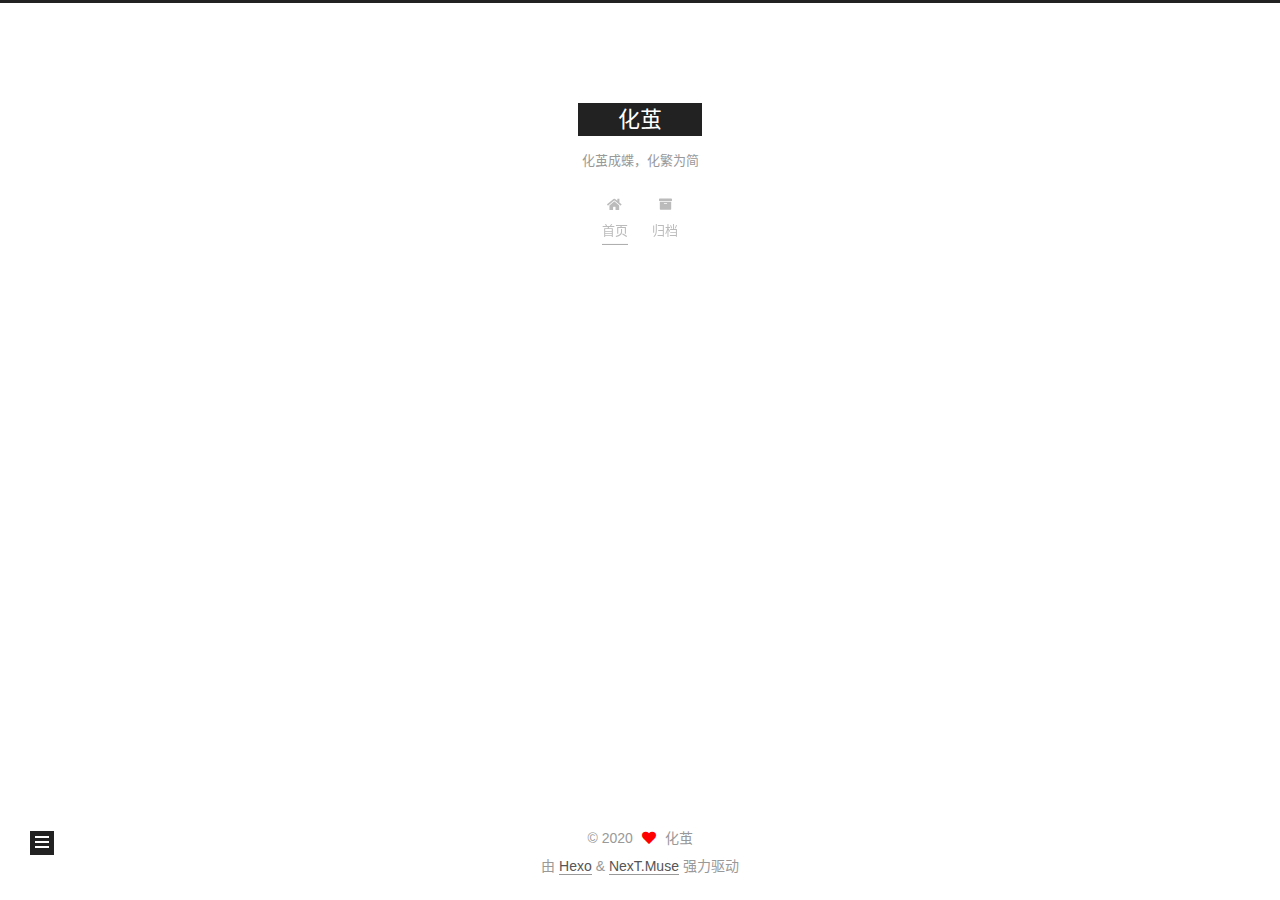
==== commit bc6717a0: "Site updated: 2020-11-21 10:25:27" ====
--- a/index.html
+++ b/index.html
@@ -152,7 +152,7 @@
 
     <span hidden itemprop="author" itemscope itemtype="http://schema.org/Person">
       <meta itemprop="image" content="/images/avatar.gif">
-      <meta itemprop="name" content="yuzihan">
+      <meta itemprop="name" content="化茧">
       <meta itemprop="description" content="个人技术博客，以算法方向为核心，偶尔写写其它方向的热门前沿技术">
     </span>
 
@@ -260,7 +260,7 @@
 
       <div class="site-overview-wrap sidebar-panel">
         <div class="site-author motion-element" itemprop="author" itemscope itemtype="http://schema.org/Person">
-  <p class="site-author-name" itemprop="name">yuzihan</p>
+  <p class="site-author-name" itemprop="name">化茧</p>
   <div class="site-description" itemprop="description">个人技术博客，以算法方向为核心，偶尔写写其它方向的热门前沿技术</div>
 </div>
 <div class="site-state-wrap motion-element">
@@ -304,7 +304,7 @@
   <span class="with-love">
     <i class="fa fa-heart"></i>
   </span>
-  <span class="author" itemprop="copyrightHolder">yuzihan</span>
+  <span class="author" itemprop="copyrightHolder">化茧</span>
 </div>
   <div class="powered-by">由 <a href="https://hexo.io/" class="theme-link" rel="noopener" target="_blank">Hexo</a> & <a href="https://muse.theme-next.org/" class="theme-link" rel="noopener" target="_blank">NexT.Muse</a> 强力驱动
   </div>
